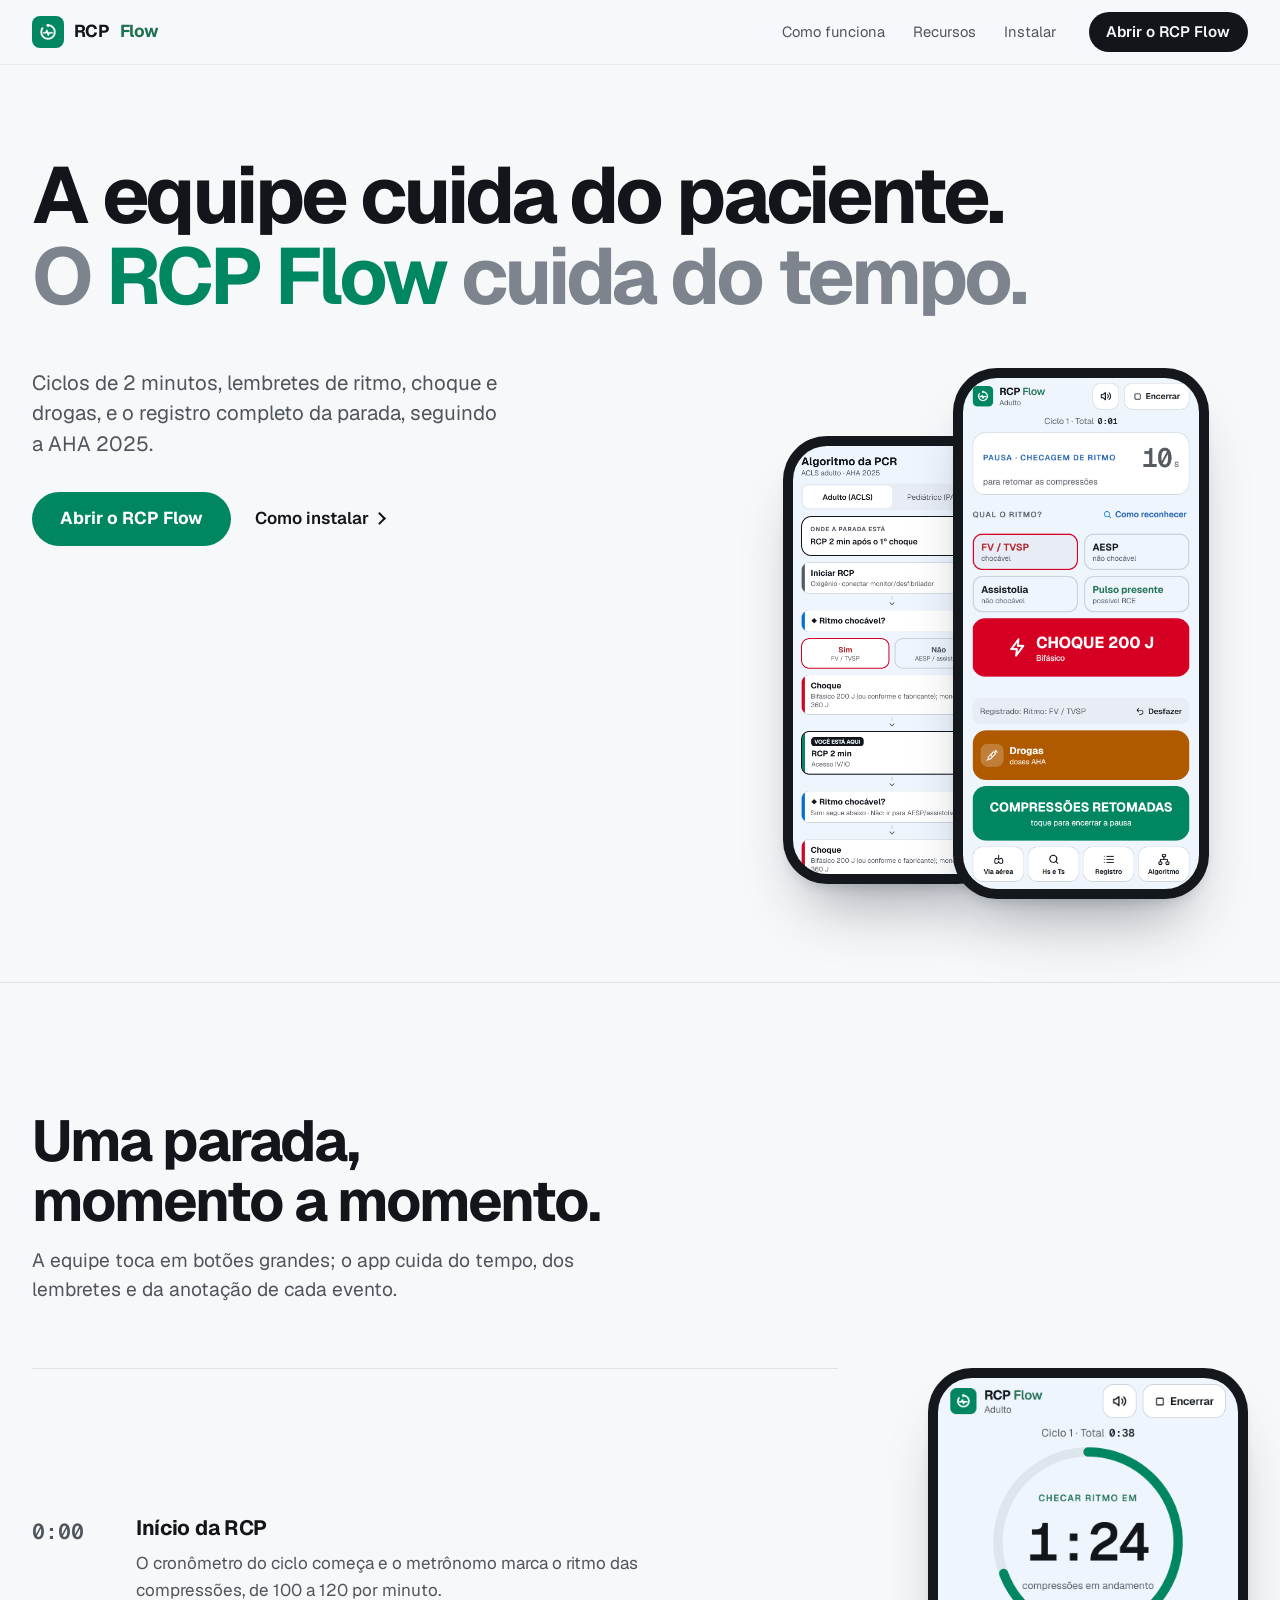
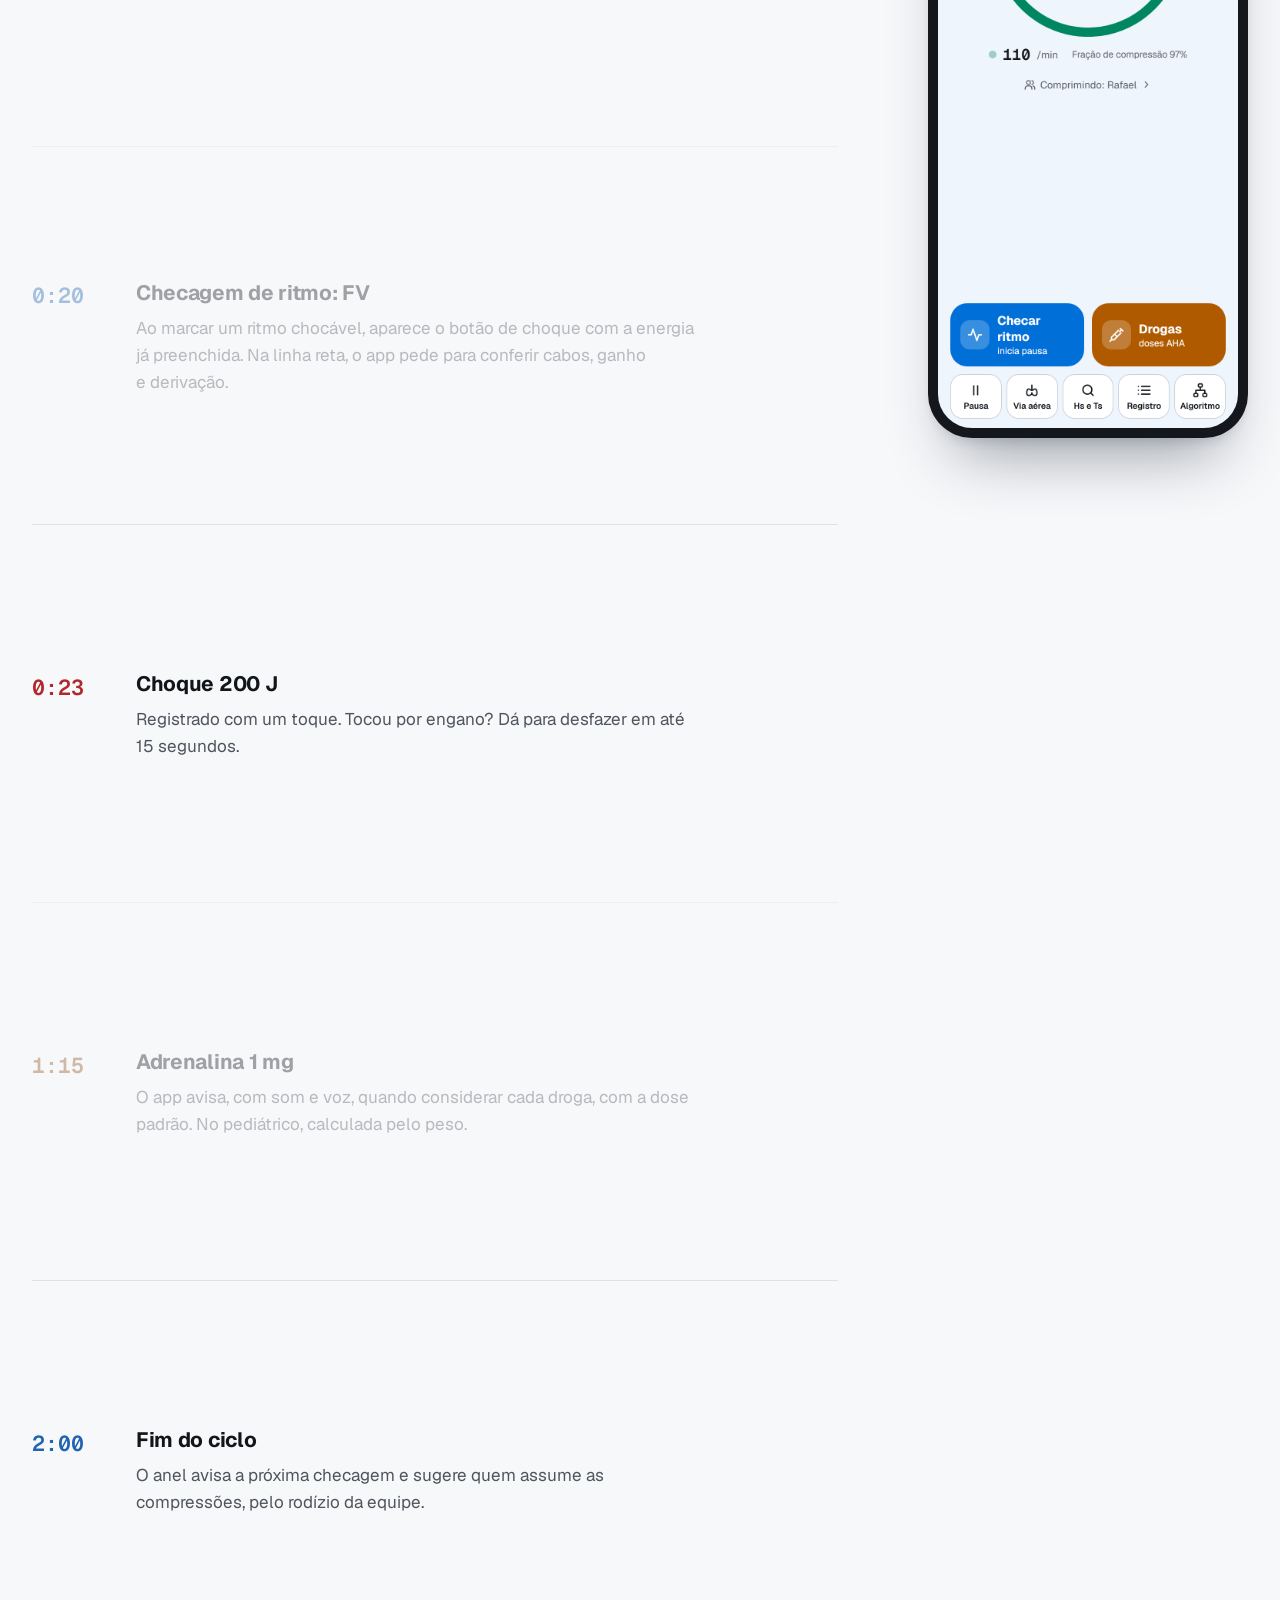
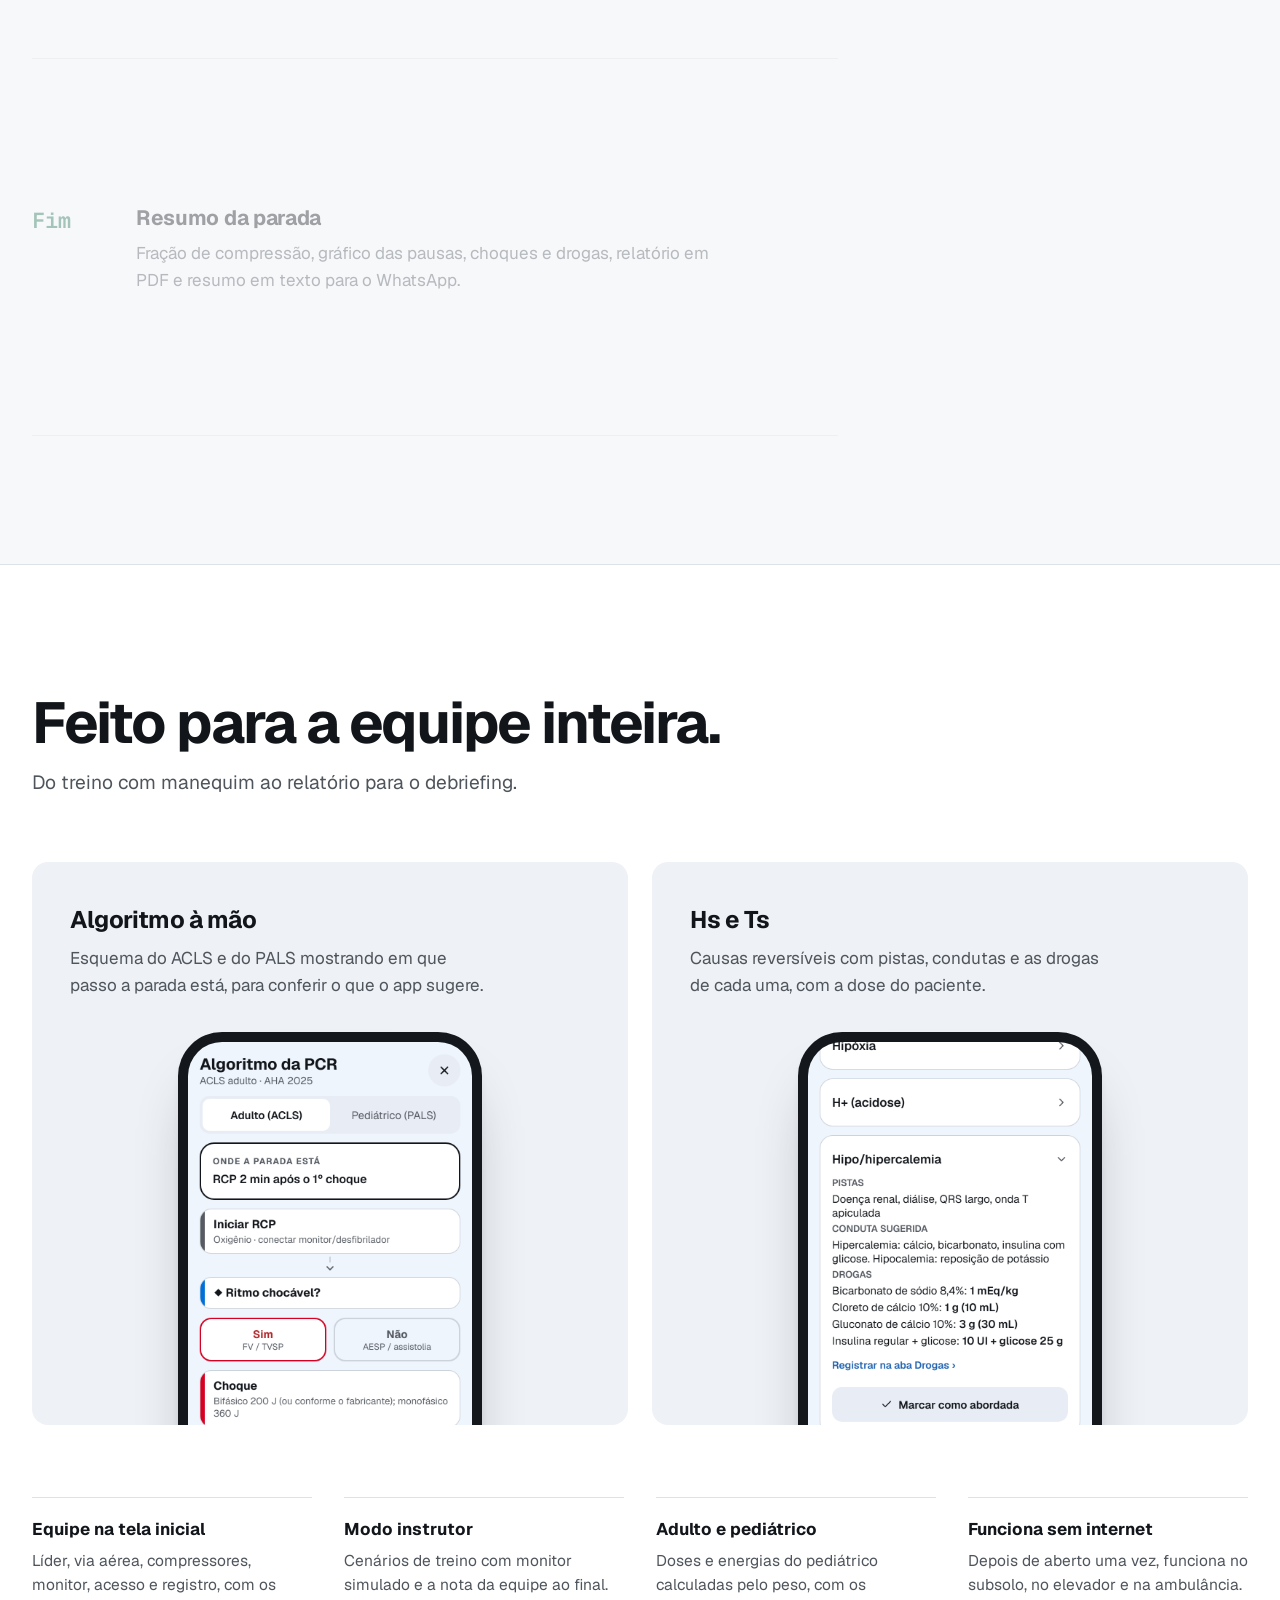
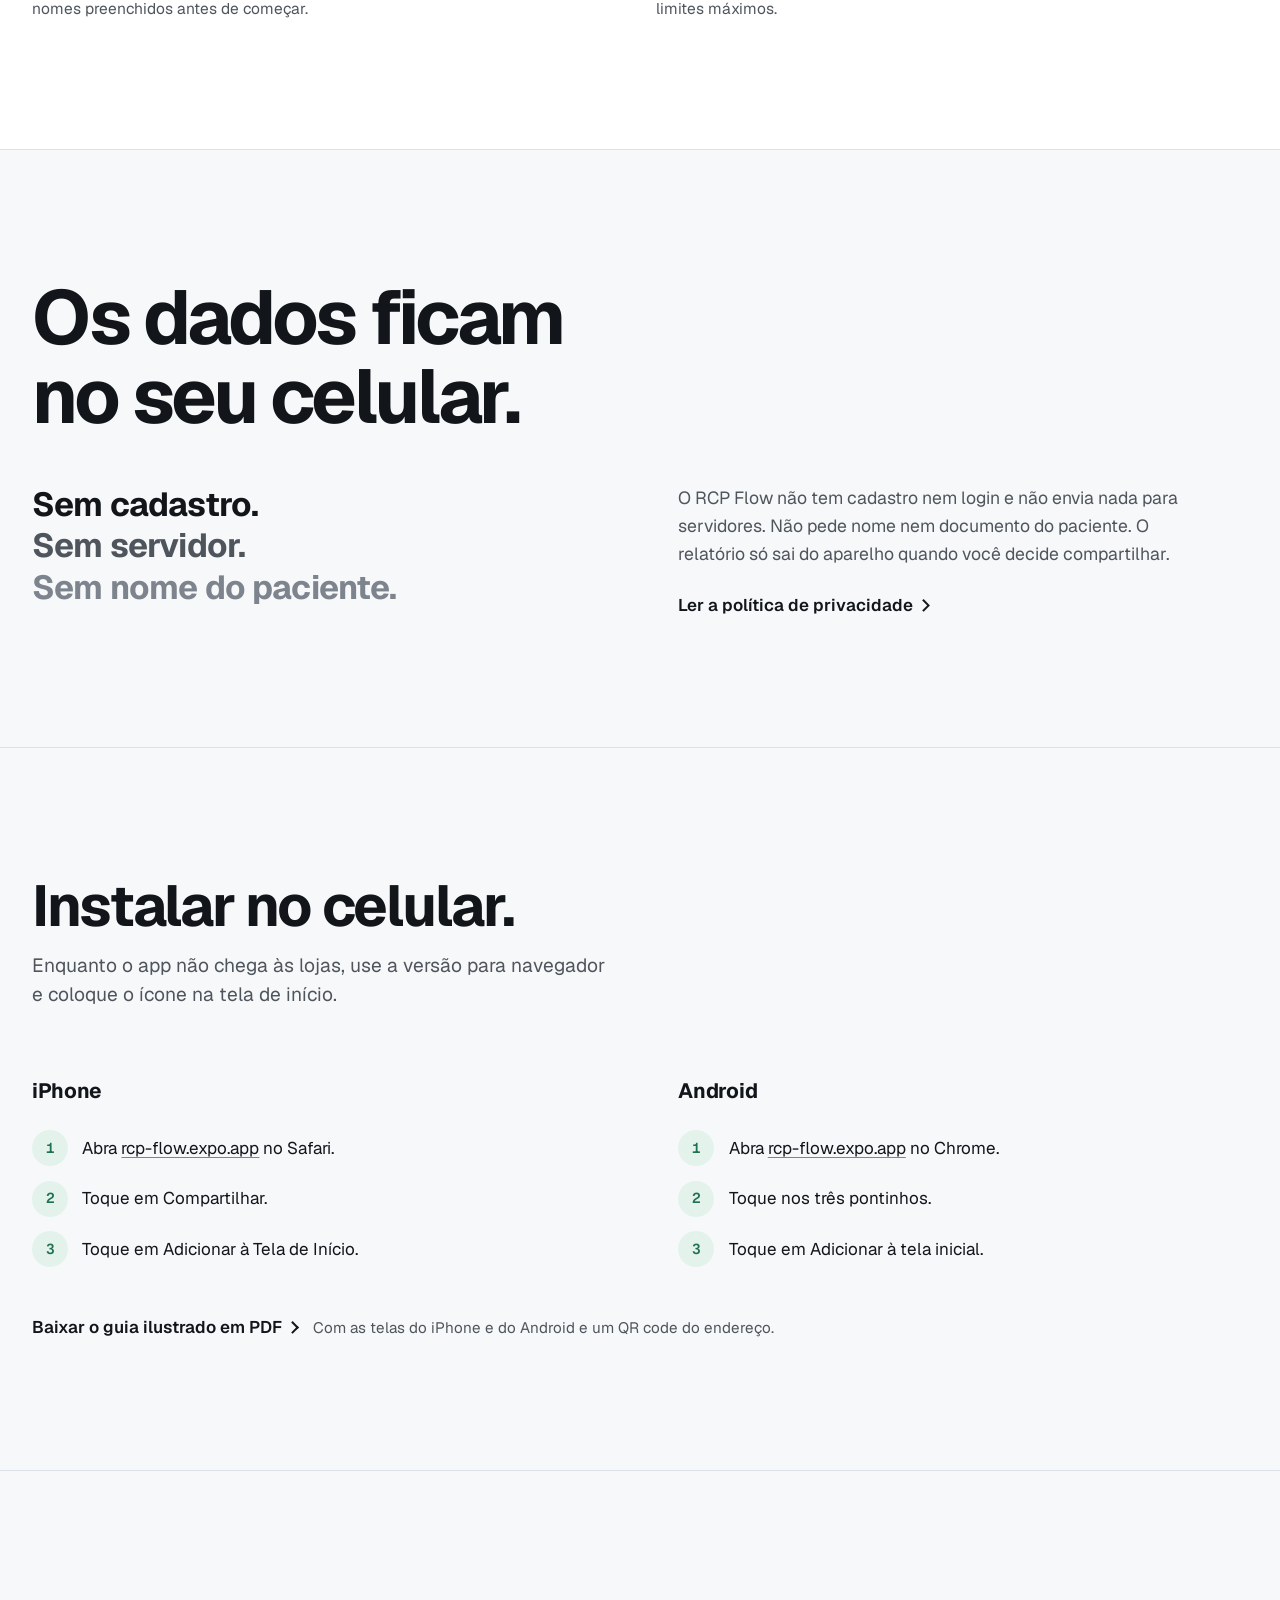
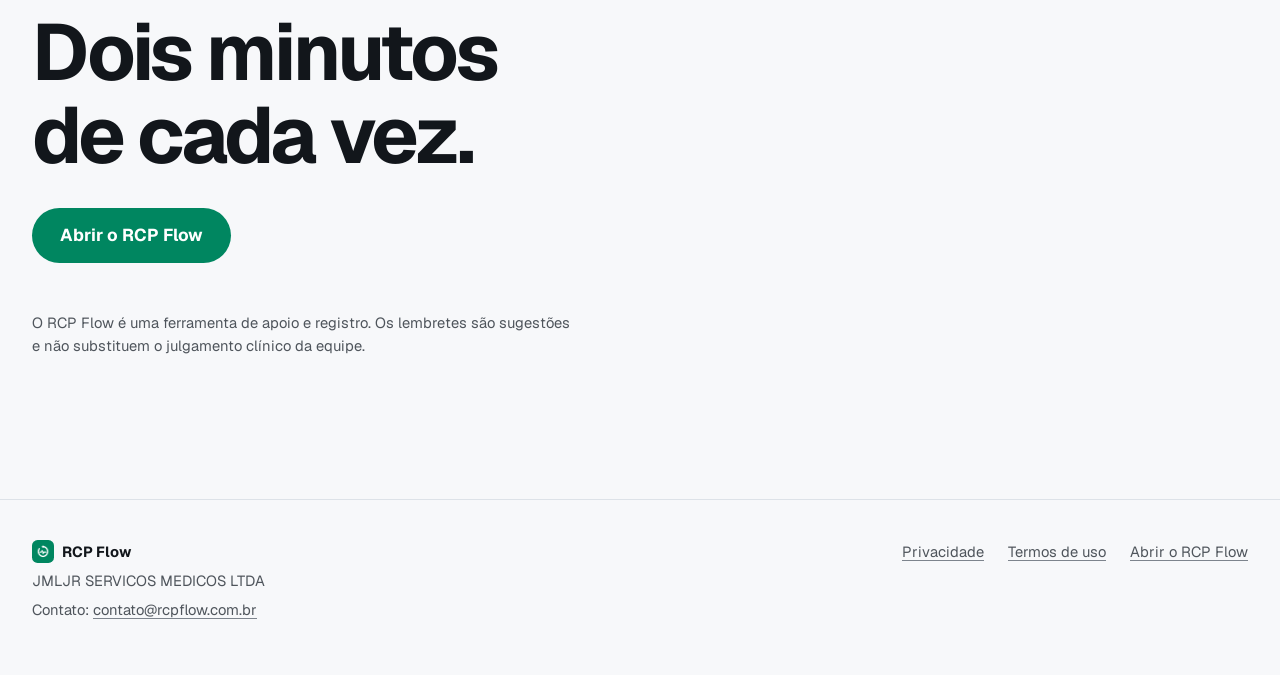
==== index.html @ 96bc9c46 "Site refeito na direção Manifesto Co-Authored-By: Claude Opus 5.5 <noreply@anthropic.com>" ====
<!doctype html>
<html lang="pt-BR">
<head>
<meta charset="utf-8">
<meta name="viewport" content="width=device-width, initial-scale=1">
<title>RCP Flow · apoio e registro durante a parada cardiorrespiratória</title>
<meta name="description" content="O RCP Flow acompanha a equipe durante a parada cardiorrespiratória: marca os ciclos de 2 minutos, lembra o que vem a seguir e registra tudo, seguindo a AHA 2025.">
<link rel="canonical" href="https://rcpflow.com.br/">
<meta property="og:type" content="website">
<meta property="og:url" content="https://rcpflow.com.br/">
<meta property="og:title" content="RCP Flow · a equipe cuida do paciente, o app cuida do tempo">
<meta property="og:description" content="Ciclos, lembretes e registro da parada cardiorrespiratória para a equipe, seguindo a AHA 2025.">
<meta property="og:image" content="https://rcpflow.com.br/img/og.png">
<meta property="og:image:width" content="1200">
<meta property="og:image:height" content="630">
<meta property="og:locale" content="pt_BR">
<meta name="twitter:card" content="summary_large_image">
<link rel="icon" href="img/favicon.png">
<link rel="apple-touch-icon" href="img/apple-touch-icon.png">
<meta name="theme-color" content="#f7f8fa" media="(prefers-color-scheme: light)">
<meta name="theme-color" content="#0a0c0e" media="(prefers-color-scheme: dark)">
<link rel="preload" href="fonts/Geist_700Bold.ttf" as="font" type="font/ttf" crossorigin>
<link rel="stylesheet" href="styles.css">
<script>document.documentElement.classList.add('js')</script>
</head>
<body>

<a class="skip" href="#conteudo">Pular para o conteúdo</a>

<header class="top">
  <div class="wrap">
    <a class="brand" href="./" translate="no"><img src="img/apple-touch-icon.png" alt="" width="32" height="32">RCP <span>Flow</span></a>
    <nav aria-label="Seções">
      <a href="#como-funciona">Como funciona</a>
      <a href="#recursos">Recursos</a>
      <a href="#instalar">Instalar</a>
    </nav>
    <a class="pill pill-ink" href="https://rcp-flow.expo.app">Abrir o RCP Flow</a>
  </div>
</header>

<main id="conteudo">
  <section class="hero" aria-labelledby="titulo">
    <div class="wrap">
      <h1 id="titulo">
        <span class="line"><span>A equipe cuida do paciente.</span></span>
        <span class="line second"><span>O <b translate="no">RCP Flow</b> cuida do tempo.</span></span>
      </h1>
      <div class="hero-body">
        <div class="hero-copy">
          <p>Ciclos de 2 minutos, lembretes de ritmo, choque e drogas, e o registro completo da parada, seguindo a AHA 2025.</p>
          <div class="actions">
            <a class="pill pill-green pill-lg" href="https://rcp-flow.expo.app">Abrir o RCP Flow</a>
            <a class="more" href="#instalar">Como instalar</a>
          </div>
        </div>
        <div class="hero-phones" aria-hidden="true">
          <div class="device device-back">
            <picture>
              <source srcset="img/algoritmo-dark.png" media="(prefers-color-scheme: dark)">
              <img src="img/algoritmo-light.png" width="780" height="1688" alt="" fetchpriority="high">
            </picture>
          </div>
          <div class="device device-front">
            <picture>
              <source srcset="img/checagem-dark.png" media="(prefers-color-scheme: dark)">
              <img src="img/checagem-light.png" width="780" height="1688" alt="" fetchpriority="high">
            </picture>
          </div>
        </div>
      </div>
    </div>
  </section>

  <section class="story" id="como-funciona" aria-labelledby="t-story">
    <div class="wrap">
      <h2 id="t-story">Uma parada, momento a momento.</h2>
      <p class="lead">A equipe toca em botões grandes; o app cuida do tempo, dos lembretes e da anotação de cada evento.</p>
      <div class="story-grid">
        <ol class="moments">
          <li data-shot="0"><time class="mono">0:00</time><h3>Início da RCP</h3><p>O cronômetro do ciclo começa e o metrônomo marca o ritmo das compressões, de 100 a 120 por minuto.</p></li>
          <li data-shot="1" class="rhythm"><time class="mono">0:20</time><h3>Checagem de ritmo: FV</h3><p>Ao marcar um ritmo chocável, aparece o botão de choque com a energia já preenchida. Na linha reta, o app pede para conferir cabos, ganho e derivação.</p></li>
          <li data-shot="1" class="shock"><time class="mono">0:23</time><h3>Choque 200 J</h3><p>Registrado com um toque. Tocou por engano? Dá para desfazer em até 15 segundos.</p></li>
          <li data-shot="2" class="drug"><time class="mono">1:15</time><h3>Adrenalina 1 mg</h3><p>O app avisa, com som e voz, quando considerar cada droga, com a dose padrão. No pediátrico, calculada pelo peso.</p></li>
          <li data-shot="0" class="rhythm"><time class="mono">2:00</time><h3>Fim do ciclo</h3><p>O anel avisa a próxima checagem e sugere quem assume as compressões, pelo rodízio da equipe.</p></li>
          <li data-shot="3" class="end"><time class="mono">Fim</time><h3>Resumo da parada</h3><p>Fração de compressão, gráfico das pausas, choques e drogas, relatório em PDF e resumo em texto para o WhatsApp.</p></li>
        </ol>
        <div class="story-device">
          <div class="device" id="shots">
            <picture class="shot is-on">
              <source srcset="img/parada-dark.png" media="(prefers-color-scheme: dark)">
              <img src="img/parada-light.png" width="780" height="1688" loading="lazy" alt="Tela da parada: anel do ciclo com 1:24 para checar o ritmo e metrônomo em 110 por minuto">
            </picture>
            <picture class="shot">
              <source srcset="img/checagem-dark.png" media="(prefers-color-scheme: dark)">
              <img src="img/checagem-light.png" width="780" height="1688" loading="lazy" alt="Checagem de ritmo com FV/TVSP marcada e o botão vermelho de choque 200 J">
            </picture>
            <picture class="shot">
              <source srcset="img/drogas-dark.png" media="(prefers-color-scheme: dark)">
              <img src="img/drogas-light.png" width="780" height="1688" loading="lazy" alt="Sugestão de adrenalina 1 mg com o botão Registrar">
            </picture>
            <picture class="shot">
              <source srcset="img/resumo-dark.png" media="(prefers-color-scheme: dark)">
              <img src="img/resumo-light.png" width="780" height="1688" loading="lazy" alt="Resumo da parada com fração de compressão, gráfico e equipe">
            </picture>
          </div>
        </div>
      </div>
    </div>
  </section>

  <section class="team" id="recursos" aria-labelledby="t-team">
    <div class="wrap">
      <h2 id="t-team">Feito para a equipe inteira.</h2>
      <p class="lead">Do treino com manequim ao relatório para o debriefing.</p>
      <div class="stages">
        <article class="stage">
          <h3>Algoritmo à mão</h3>
          <p>Esquema do ACLS e do PALS mostrando em que passo a parada está, para conferir o que o app sugere.</p>
          <div class="device device-peek">
            <picture>
              <source srcset="img/algoritmo-dark.png" media="(prefers-color-scheme: dark)">
              <img src="img/algoritmo-light.png" width="780" height="1688" loading="lazy" alt="Algoritmo da PCR com o passo atual destacado">
            </picture>
          </div>
        </article>
        <article class="stage">
          <h3>Hs e Ts</h3>
          <p>Causas reversíveis com pistas, condutas e as drogas de cada uma, com a dose do paciente.</p>
          <div class="device device-peek">
            <picture>
              <source srcset="img/hs-ts-dark.png" media="(prefers-color-scheme: dark)">
              <img src="img/hs-ts-light.png" width="780" height="1688" loading="lazy" alt="Hipercalemia aberta: pistas, conduta sugerida e drogas com doses">
            </picture>
          </div>
        </article>
      </div>
      <dl class="also">
        <div><dt>Equipe na tela inicial</dt><dd>Líder, via aérea, compressores, monitor, acesso e registro, com os nomes preenchidos antes de começar.</dd></div>
        <div><dt>Modo instrutor</dt><dd>Cenários de treino com monitor simulado e a nota da equipe ao final.</dd></div>
        <div><dt>Adulto e pediátrico</dt><dd>Doses e energias do pediátrico calculadas pelo peso, com os limites máximos.</dd></div>
        <div><dt>Funciona sem internet</dt><dd>Depois de aberto uma vez, funciona no subsolo, no elevador e na ambulância.</dd></div>
      </dl>
    </div>
  </section>

  <section class="privacy" aria-labelledby="t-privacy">
    <div class="wrap">
      <h2 id="t-privacy">Os dados ficam no seu celular.</h2>
      <div class="privacy-body">
        <ul class="nots">
          <li>Sem cadastro.</li>
          <li>Sem servidor.</li>
          <li>Sem nome do paciente.</li>
        </ul>
        <div>
          <p>O RCP Flow não tem cadastro nem login e não envia nada para servidores. Não pede nome nem documento do paciente. O relatório só sai do aparelho quando você decide compartilhar.</p>
          <a class="more" href="privacidade.html">Ler a política de privacidade</a>
        </div>
      </div>
    </div>
  </section>

  <section class="install" id="instalar" aria-labelledby="t-install">
    <div class="wrap">
      <h2 id="t-install">Instalar no celular.</h2>
      <p class="lead">Enquanto o app não chega às lojas, use a versão para navegador e coloque o ícone na tela de início.</p>
      <div class="platforms">
        <div>
          <h3>iPhone</h3>
          <ol class="steps">
            <li><span>Abra <a href="https://rcp-flow.expo.app">rcp-flow.expo.app</a> no Safari.</span></li>
            <li><span>Toque em Compartilhar.</span></li>
            <li><span>Toque em Adicionar à Tela de Início.</span></li>
          </ol>
        </div>
        <div>
          <h3>Android</h3>
          <ol class="steps">
            <li><span>Abra <a href="https://rcp-flow.expo.app">rcp-flow.expo.app</a> no Chrome.</span></li>
            <li><span>Toque nos três pontinhos.</span></li>
            <li><span>Toque em Adicionar à tela inicial.</span></li>
          </ol>
        </div>
      </div>
      <p class="guide"><a class="more" href="rcp-flow-como-instalar.pdf">Baixar o guia ilustrado em PDF</a><span>Com as telas do iPhone e do Android e um QR code do endereço.</span></p>
    </div>
  </section>

  <section class="close" aria-labelledby="t-close">
    <div class="wrap">
      <h2 id="t-close">Dois minutos de cada vez.</h2>
      <a class="pill pill-green pill-lg" href="https://rcp-flow.expo.app">Abrir o RCP Flow</a>
      <p class="disclaimer">O RCP Flow é uma ferramenta de apoio e registro. Os lembretes são sugestões e não substituem o julgamento clínico da equipe.</p>
    </div>
  </section>
</main>

<footer>
  <div class="wrap">
    <div>
      <p class="foot-brand" translate="no"><img src="img/apple-touch-icon.png" alt="" width="22" height="22"><strong>RCP Flow</strong></p>
      <p>JMLJR SERVICOS MEDICOS LTDA</p>
      <p>Contato: <a href="mailto:contato@rcpflow.com.br">contato@rcpflow.com.br</a></p>
    </div>
    <nav aria-label="Rodapé">
      <a href="privacidade.html">Privacidade</a>
      <a href="termos.html">Termos de uso</a>
      <a href="https://rcp-flow.expo.app">Abrir o RCP Flow</a>
    </nav>
  </div>
</footer>

<script>
  // O celular fixo troca de tela conforme cada momento da parada chega ao centro da tela.
  (function () {
    var items = document.querySelectorAll('.moments li');
    var shots = document.querySelectorAll('#shots .shot');
    if (!('IntersectionObserver' in window) || !items.length) return;
    function activate(li) {
      items.forEach(function (x) { x.classList.toggle('is-on', x === li); });
      var n = Number(li.getAttribute('data-shot'));
      shots.forEach(function (s, i) { s.classList.toggle('is-on', i === n); });
    }
    activate(items[0]);
    var io = new IntersectionObserver(function (entries) {
      entries.forEach(function (e) { if (e.isIntersecting) activate(e.target); });
    }, { rootMargin: '-45% 0px -50% 0px' });
    items.forEach(function (li) { io.observe(li); });
  })();
</script>
</body>
</html>
---- styles.css ----
/* Site do RCP Flow: mesmas cores e fontes do app (src/theme/index.ts).
   Fundo clínico claro (escuro no tema escuro), tinta quase preta, um cinza frio como segunda voz e o verde
   só na marca e na ação principal. Vermelho, laranja e azul aparecem só nas telas do app e nos horários da
   linha do tempo. Cantos: ações em pílula, painéis 16px, celular 44px. */
@font-face { font-family: Geist; font-weight: 400; font-display: swap; src: url(fonts/Geist_400Regular.ttf) format('truetype'); }
@font-face { font-family: Geist; font-weight: 600; font-display: swap; src: url(fonts/Geist_600SemiBold.ttf) format('truetype'); }
@font-face { font-family: Geist; font-weight: 700; font-display: swap; src: url(fonts/Geist_700Bold.ttf) format('truetype'); }
@font-face { font-family: 'Geist Mono'; font-weight: 600; font-display: swap; src: url(fonts/GeistMono_600SemiBold.ttf) format('truetype'); }

:root {
  color-scheme: light;
  --bg: #f7f8fa;
  --panel: #ffffff;
  --panel-2: #eef1f5;
  --line: #dde2e8;
  --ink: #12161b;
  --ink-2: #4f555c;
  --ink-3: #7d848d;
  --green: #008660;
  --green-ink: #ffffff;
  --green-text: #1f7151;
  --green-soft: #e3f3ec;
  --red-text: #b0282c;
  --orange-text: #90511f;
  --blue-text: #2063b0;
  --frame: #14181c;
  --shadow-device: 0 2.5rem 4rem -1.75rem rgb(22 34 48 / 0.45), 0 0.5rem 1rem -0.5rem rgb(22 34 48 / 0.2);
  --ease: cubic-bezier(0.16, 1, 0.3, 1);
  --measure: 36rem;
}
@media (prefers-color-scheme: dark) {
  :root {
    color-scheme: dark;
    --bg: #0a0c0e;
    --panel: #121519;
    --panel-2: #171a1f;
    --line: #262a30;
    --ink: #eef2f8;
    --ink-2: #a7abb1;
    --ink-3: #80868f;
    --green: #51d2a2;
    --green-ink: #07130e;
    --green-text: #66dfaf;
    --green-soft: #10231c;
    --red-text: #f1b2ac;
    --orange-text: #f1b58d;
    --blue-text: #a7c7f1;
    --frame: #2a2f35;
    --shadow-device: 0 2.5rem 4rem -1.75rem rgb(0 0 0 / 0.8), 0 0.5rem 1rem -0.5rem rgb(0 0 0 / 0.5);
  }
}

* { box-sizing: border-box; }
html { -webkit-text-size-adjust: 100%; scroll-padding-top: 5rem; -webkit-tap-highlight-color: transparent; scrollbar-color: var(--ink-3) var(--bg); accent-color: var(--green); }
@media (prefers-reduced-motion: no-preference) { html { scroll-behavior: smooth; } }
body {
  margin: 0;
  background: var(--bg);
  color: var(--ink);
  font: 400 1.0625rem/1.6 Geist, -apple-system, 'Segoe UI', Roboto, Arial, sans-serif;
  -webkit-font-smoothing: antialiased;
  caret-color: var(--green);
}
::selection { background: var(--green-soft); color: var(--ink); }
img { max-width: 100%; height: auto; display: block; }
a { color: var(--ink); text-decoration-color: var(--ink-3); text-underline-offset: 0.2em; text-decoration-thickness: 1px; }
a:hover { text-decoration-color: currentColor; }
a, button { touch-action: manipulation; }
a:focus-visible { outline: 2px solid var(--green); outline-offset: 3px; border-radius: 8px; }
.mono { font-family: 'Geist Mono', ui-monospace, monospace; font-weight: 600; font-variant-numeric: tabular-nums; }
h1, h2, h3 { text-wrap: balance; }
p, dd, li { text-wrap: pretty; }

.wrap { width: min(76rem, 100% - 3rem); margin-inline: auto; }
.skip { position: absolute; left: 1rem; top: -4rem; z-index: 20; background: var(--panel); color: var(--ink); padding: 0.6rem 1rem; border-radius: 999px; }
.skip:focus { top: 1rem; }

/* Ações */
.pill {
  display: inline-flex; align-items: center; justify-content: center;
  min-height: 2.5rem; padding: 0 1.1rem; border-radius: 999px;
  font-weight: 600; font-size: 0.95rem; text-decoration: none; white-space: nowrap;
  transition: transform 0.2s var(--ease), background-color 0.2s ease, box-shadow 0.2s ease;
}
.pill:active { transform: scale(0.97); }
.pill-ink { background: var(--ink); color: var(--bg); }
.pill-ink:hover { background: color-mix(in srgb, var(--ink) 86%, var(--bg)); }
.pill-green { background: var(--green); color: var(--green-ink); }
.pill-green:hover { background: color-mix(in srgb, var(--green) 88%, var(--ink)); box-shadow: 0 0.6rem 1.4rem -0.6rem color-mix(in srgb, var(--green) 70%, transparent); }
.pill-lg { min-height: 3.4rem; padding: 0 1.75rem; font-size: 1.08rem; font-weight: 700; }
.more { font-weight: 600; text-decoration: none; color: var(--ink); display: inline-flex; align-items: center; gap: 0.35rem; }
.more::after { content: ''; width: 0.45rem; height: 0.45rem; border-right: 2px solid currentColor; border-top: 2px solid currentColor; transform: rotate(45deg); transition: transform 0.2s var(--ease); }
.more:hover::after { transform: translateX(3px) rotate(45deg); }

/* Cabeçalho */
.top {
  position: sticky; top: 0; z-index: 10;
  background: color-mix(in srgb, var(--bg) 82%, transparent);
  -webkit-backdrop-filter: saturate(180%) blur(16px);
  backdrop-filter: saturate(180%) blur(16px);
  border-bottom: 1px solid color-mix(in srgb, var(--line) 60%, transparent);
}
.top .wrap { display: flex; align-items: center; gap: 2rem; min-height: 4rem; }
.brand { display: flex; align-items: center; gap: 0.6rem; color: var(--ink); text-decoration: none; font-weight: 700; font-size: 1.08rem; letter-spacing: -0.01em; margin-right: auto; }
.brand img { width: 2rem; height: 2rem; border-radius: 0.5rem; }
.brand span { color: var(--green-text); }
.top nav { display: flex; gap: 1.75rem; font-size: 0.92rem; }
.top nav a { color: var(--ink-2); text-decoration: none; }
.top nav a:hover { color: var(--ink); }

/* Celular: a moldura é a mesma em todo o site */
.device { position: relative; background: var(--frame); border-radius: 44px; padding: 10px; box-shadow: var(--shadow-device); }
.device img { border-radius: 34px; width: 100%; }

/* Abertura: o manifesto */
.hero { padding-top: clamp(3rem, 7vw, 6rem); overflow: clip; }
.hero h1 { margin: 0; font-size: clamp(2.6rem, 6.2vw, 6rem); line-height: 1.02; letter-spacing: -0.04em; font-weight: 700; }
.hero .line { display: block; }
.hero .second { color: var(--ink-3); }
.hero .second b { color: var(--green); font-weight: 700; }
.hero-body { display: grid; grid-template-columns: minmax(0, 0.9fr) minmax(0, 1.1fr); gap: 2rem; align-items: start; margin-top: clamp(2rem, 4vw, 3.25rem); }
.hero-copy p { margin: 0 0 2rem; font-size: clamp(1.1rem, 1.6vw, 1.3rem); line-height: 1.5; color: var(--ink-2); max-width: 30rem; }
.actions { display: flex; flex-wrap: wrap; align-items: center; gap: 1.5rem; }
.hero-phones { position: relative; height: clamp(24rem, 38vw, 33rem); }
.hero-phones .device { position: absolute; width: clamp(12rem, 20vw, 17.5rem); }
.device-front { right: 6%; top: 0; z-index: 2; }
.device-back { right: 38%; top: 14%; width: clamp(10.5rem, 17vw, 15rem) !important; }

@media (prefers-reduced-motion: no-preference) {
  .js .hero .line > span { display: inline-block; animation: lift 0.9s var(--ease) both; }
  .js .hero .second > span { animation-delay: 0.08s; }
  .js .hero-copy { animation: fade 0.9s var(--ease) 0.2s both; }
  .js .device-front { animation: rise 1.1s var(--ease) 0.15s both; }
  .js .device-back { animation: rise 1.1s var(--ease) 0.28s both; }
}
@keyframes lift { from { opacity: 0; transform: translateY(0.35em); filter: blur(6px); } to { opacity: 1; transform: none; filter: none; } }
@keyframes fade { from { opacity: 0; } to { opacity: 1; } }
@keyframes rise { from { opacity: 0; transform: translateY(3rem) scale(0.97); } to { opacity: 1; transform: none; } }

/* Seções */
section { padding-block: clamp(4.5rem, 10vw, 8rem); }
section h2 { margin: 0 0 1rem; font-size: clamp(2.1rem, 4.6vw, 3.6rem); line-height: 1.04; letter-spacing: -0.035em; font-weight: 700; max-width: 18ch; }
section .lead { margin: 0 0 clamp(2.5rem, 5vw, 4rem); color: var(--ink-2); max-width: var(--measure); font-size: clamp(1.08rem, 1.5vw, 1.25rem); line-height: 1.5; }
.hero + section { border-top: 1px solid var(--line); }

/* Uma parada, momento a momento: o celular fixo troca de tela */
.story-grid { display: grid; grid-template-columns: minmax(0, 1fr) minmax(0, 20rem); gap: clamp(2rem, 7vw, 7rem); }
.moments { list-style: none; margin: 0; padding: 0; }
.moments li { display: grid; grid-template-columns: 5rem minmax(0, 1fr); column-gap: 1.5rem; padding-block: 1.6rem; border-top: 1px solid var(--line); }
.moments li:last-child { border-bottom: 1px solid var(--line); }
.moments time { grid-row: span 2; font-size: 1.35rem; color: var(--ink-2); padding-top: 0.15rem; }
.moments h3 { margin: 0 0 0.35rem; font-size: 1.3rem; letter-spacing: -0.015em; }
.moments p { margin: 0; color: var(--ink-2); max-width: var(--measure); }
.moments .rhythm time { color: var(--blue-text); }
.moments .shock time { color: var(--red-text); }
.moments .drug time { color: var(--orange-text); }
.moments .end time { color: var(--green-text); }
.js .moments li { transition: opacity 0.5s var(--ease); }
.js .moments li:not(.is-on) { opacity: 0.38; }
@media (min-width: 50rem) {
  .js .moments li { min-height: 42vh; align-content: center; }
}
.story-device { position: relative; }
.story-device .device { position: sticky; top: calc(50vh - 16rem); }
.shot { display: block; transition: opacity 0.6s var(--ease), transform 0.6s var(--ease); }
.js .shot { position: absolute; inset: 10px; opacity: 0; transform: scale(0.985); }
.js .shot:first-child { position: relative; inset: auto; }
.js .shot.is-on { opacity: 1; transform: none; }
.shot img { width: 100%; }

/* Para a equipe inteira */
.team { background: var(--panel); border-block: 1px solid var(--line); }
.stages { display: grid; grid-template-columns: repeat(2, minmax(0, 1fr)); gap: 1.5rem; }
.stage { background: var(--panel-2); border-radius: 16px; padding: clamp(1.75rem, 3vw, 2.5rem) clamp(1.75rem, 3vw, 2.5rem) 0; height: clamp(30rem, 44vw, 36rem); overflow: hidden; display: flex; flex-direction: column; }
.stage h3 { margin: 0 0 0.4rem; font-size: 1.5rem; letter-spacing: -0.02em; }
.stage p { margin: 0; color: var(--ink-2); max-width: 26rem; }
.device-peek { width: min(19rem, 72%); margin: 2rem auto 0; flex: none; }
.stage:hover .device-peek { transform: translateY(-6px); }
.device-peek { transition: transform 0.5s var(--ease); }
.also { display: grid; grid-template-columns: repeat(4, minmax(0, 1fr)); gap: 2rem; margin: clamp(3rem, 6vw, 4.5rem) 0 0; }
.also div { border-top: 1px solid var(--line); padding-top: 1.1rem; }
.also dt { font-weight: 700; margin-bottom: 0.35rem; }
.also dd { margin: 0; color: var(--ink-2); font-size: 0.97rem; line-height: 1.55; }

/* Privacidade */
.privacy h2 { max-width: 14ch; font-size: clamp(2.4rem, 6vw, 4.75rem); letter-spacing: -0.04em; }
.privacy-body { display: grid; grid-template-columns: minmax(0, 1fr) minmax(0, 1fr); gap: clamp(2rem, 6vw, 6rem); margin-top: clamp(2rem, 4vw, 3rem); align-items: start; }
.nots { list-style: none; margin: 0; padding: 0; font-size: clamp(1.5rem, 2.6vw, 2.1rem); font-weight: 700; letter-spacing: -0.025em; line-height: 1.25; }
.nots li { color: var(--ink-3); }
.nots li:first-child { color: var(--ink); }
.nots li:nth-child(2) { color: var(--ink-2); }
.privacy-body p { margin: 0 0 1.5rem; color: var(--ink-2); font-size: 1.1rem; max-width: 32rem; }

/* Instalar */
.install { border-top: 1px solid var(--line); }
.platforms { display: grid; grid-template-columns: repeat(2, minmax(0, 1fr)); gap: 2rem clamp(2rem, 6vw, 6rem); }
.platforms h3 { margin: 0 0 1rem; font-size: 1.3rem; letter-spacing: -0.015em; }
.steps { list-style: none; margin: 0; padding: 0; counter-reset: passo; }
.steps li { counter-increment: passo; display: grid; grid-template-columns: 2.25rem minmax(0, 1fr); gap: 0.9rem; align-items: center; padding-block: 0.45rem; }
.steps li::before {
  content: counter(passo);
  font-family: 'Geist Mono', ui-monospace, monospace; font-weight: 600; font-size: 0.9rem;
  display: grid; place-items: center; width: 2.25rem; height: 2.25rem; border-radius: 50%;
  background: var(--green-soft); color: var(--green-text);
}
.guide { margin: 2.5rem 0 0; display: flex; flex-wrap: wrap; align-items: baseline; gap: 0.4rem 1rem; color: var(--ink-2); }
.guide span { font-size: 0.95rem; }

/* Fecho */
.close { padding-block: clamp(5rem, 11vw, 9rem); border-top: 1px solid var(--line); }
.close h2 { font-size: clamp(2.6rem, 6.2vw, 6rem); letter-spacing: -0.04em; max-width: 12ch; margin-bottom: 2rem; }
.disclaimer { margin: 3rem 0 0; color: var(--ink-2); font-size: 0.92rem; max-width: 34rem; }

/* Rodapé */
footer { padding-block: 2.5rem 3rem; border-top: 1px solid var(--line); color: var(--ink-2); font-size: 0.92rem; }
footer .wrap { display: grid; grid-template-columns: minmax(0, 1fr) auto; gap: 1.5rem; align-items: start; }
footer nav { display: flex; flex-wrap: wrap; gap: 1.5rem; }
footer a { color: var(--ink-2); }
footer p { margin: 0 0 0.35rem; }
.foot-brand { display: flex; align-items: center; gap: 0.5rem; color: var(--ink); }
.foot-brand img { width: 1.4rem; height: 1.4rem; border-radius: 0.35rem; }

/* Páginas de texto (privacidade, termos) */
.doc { padding-block: 2rem 4rem; }
.doc .wrap { max-width: 44rem; }
.doc h1 { font-size: clamp(2rem, 5vw, 2.9rem); letter-spacing: -0.035em; line-height: 1.08; margin: 1.5rem 0 0.5rem; }
.doc .updated { color: var(--ink-2); margin: 0 0 2.5rem; }
.doc h2 { font-size: 1.3rem; margin: 2.25rem 0 0.5rem; letter-spacing: -0.015em; }
.doc p, .doc li { color: var(--ink); max-width: var(--measure); }
.doc li + li { margin-top: 0.35rem; }
.doc a { color: var(--green-text); }

/* Tablet */
@media (max-width: 62rem) {
  .also { grid-template-columns: repeat(2, minmax(0, 1fr)); }
  .story-grid { grid-template-columns: minmax(0, 1fr) minmax(0, 15rem); gap: 2.5rem; }
}

/* Celular */
@media (max-width: 48rem) {
  .wrap { width: min(76rem, 100% - 2.5rem); }
  .top nav { display: none; }
  .top .wrap { gap: 1rem; }
  .hero-body { grid-template-columns: minmax(0, 1fr); gap: 2.5rem; }
  .hero-phones { height: 25rem; }
  .hero-phones .device { width: 13rem; }
  .device-front { right: 4%; }
  .device-back { right: auto; left: 2%; top: 3.5rem; width: 11.5rem !important; }
  .device { border-radius: 34px; padding: 7px; }
  .device img { border-radius: 27px; }
  .story-grid { grid-template-columns: minmax(0, 1fr) 7.5rem; gap: 1rem; }
  .moments li { grid-template-columns: minmax(0, 1fr); padding-block: 1.25rem; }
  .moments time { grid-row: auto; font-size: 1.1rem; margin-bottom: 0.2rem; }
  .moments h3 { font-size: 1.12rem; }
  .moments p { font-size: 0.97rem; }
  .js .moments li { min-height: 46vh; align-content: center; }
  .story-device .device { top: calc(50vh - 8rem); border-radius: 22px; padding: 5px; }
  .story-device .device img { border-radius: 18px; }
  .js .shot { inset: 5px; }
  .stages { grid-template-columns: minmax(0, 1fr); }
  .stage { height: 30rem; }
  .also, .privacy-body, .platforms, footer .wrap { grid-template-columns: minmax(0, 1fr); }
}
@media (max-width: 26rem) {
  .brand { font-size: 1rem; }
  .pill { padding: 0 0.9rem; }
}
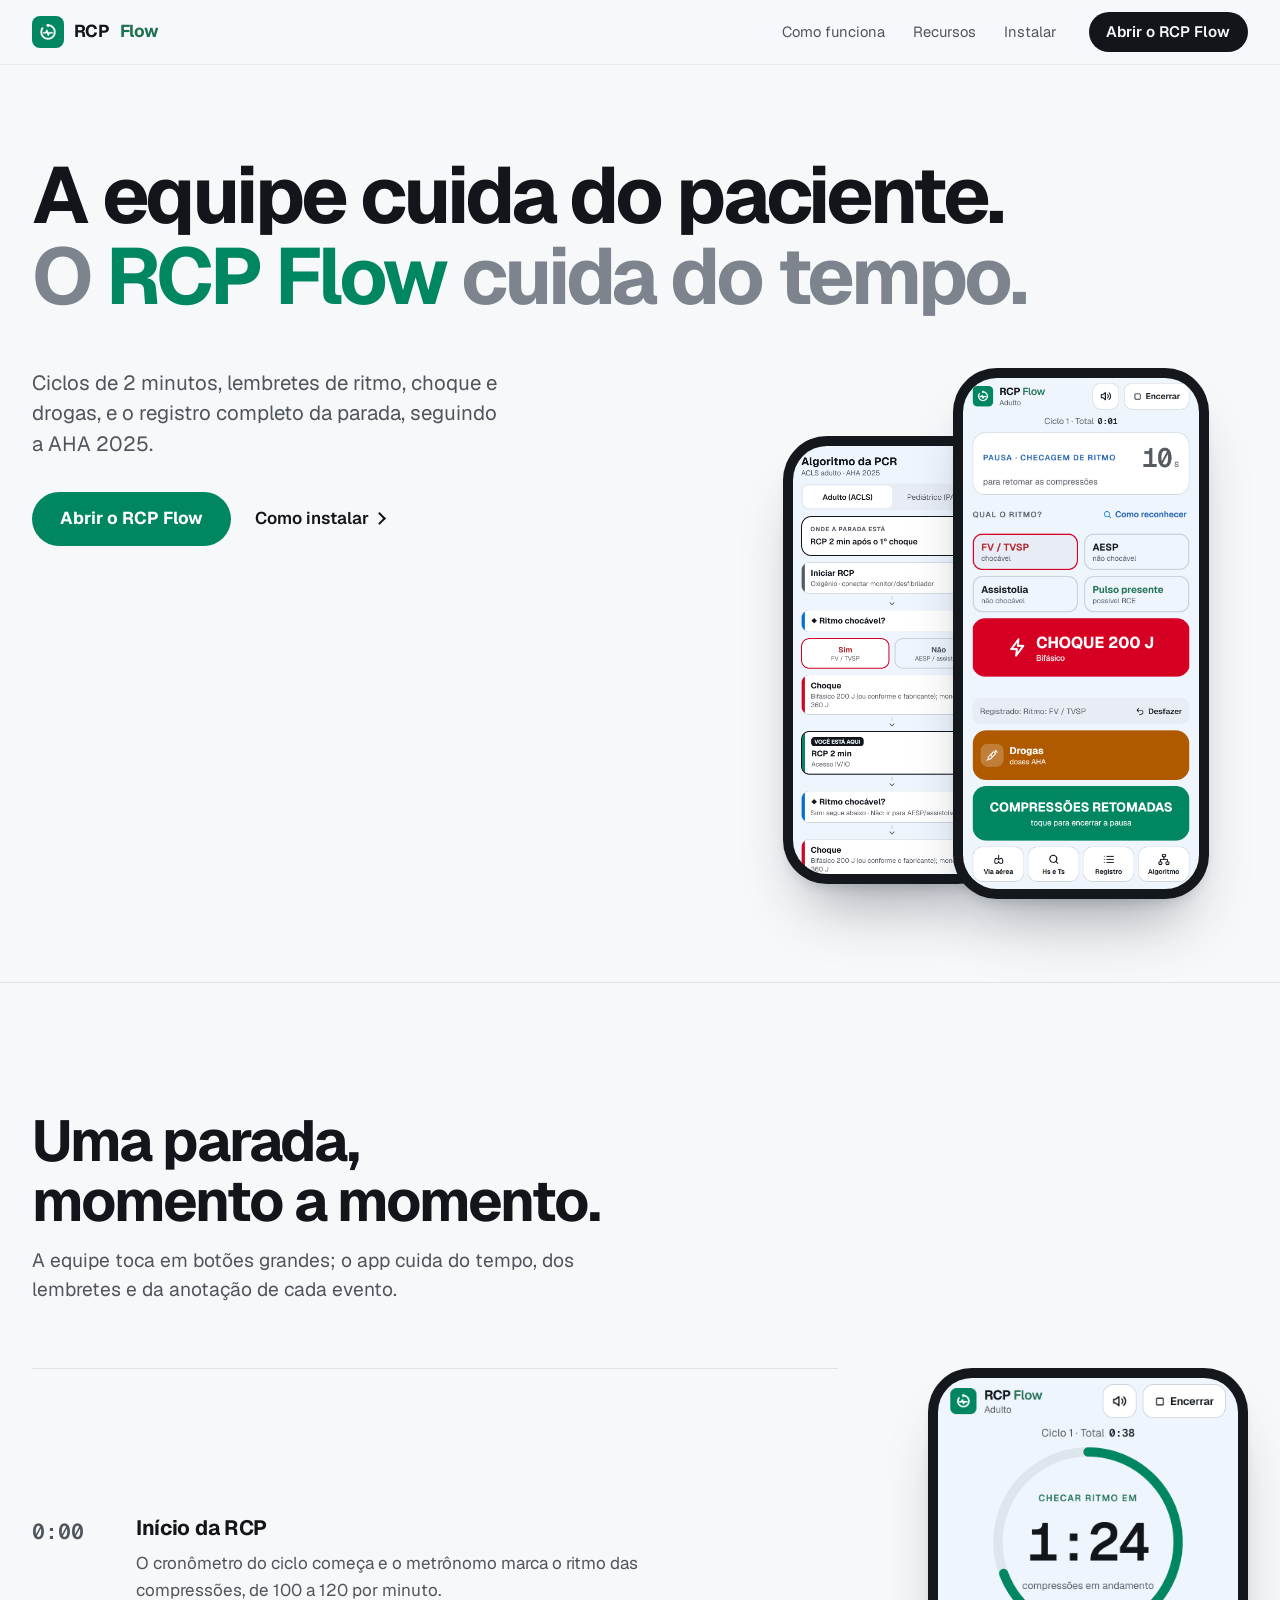
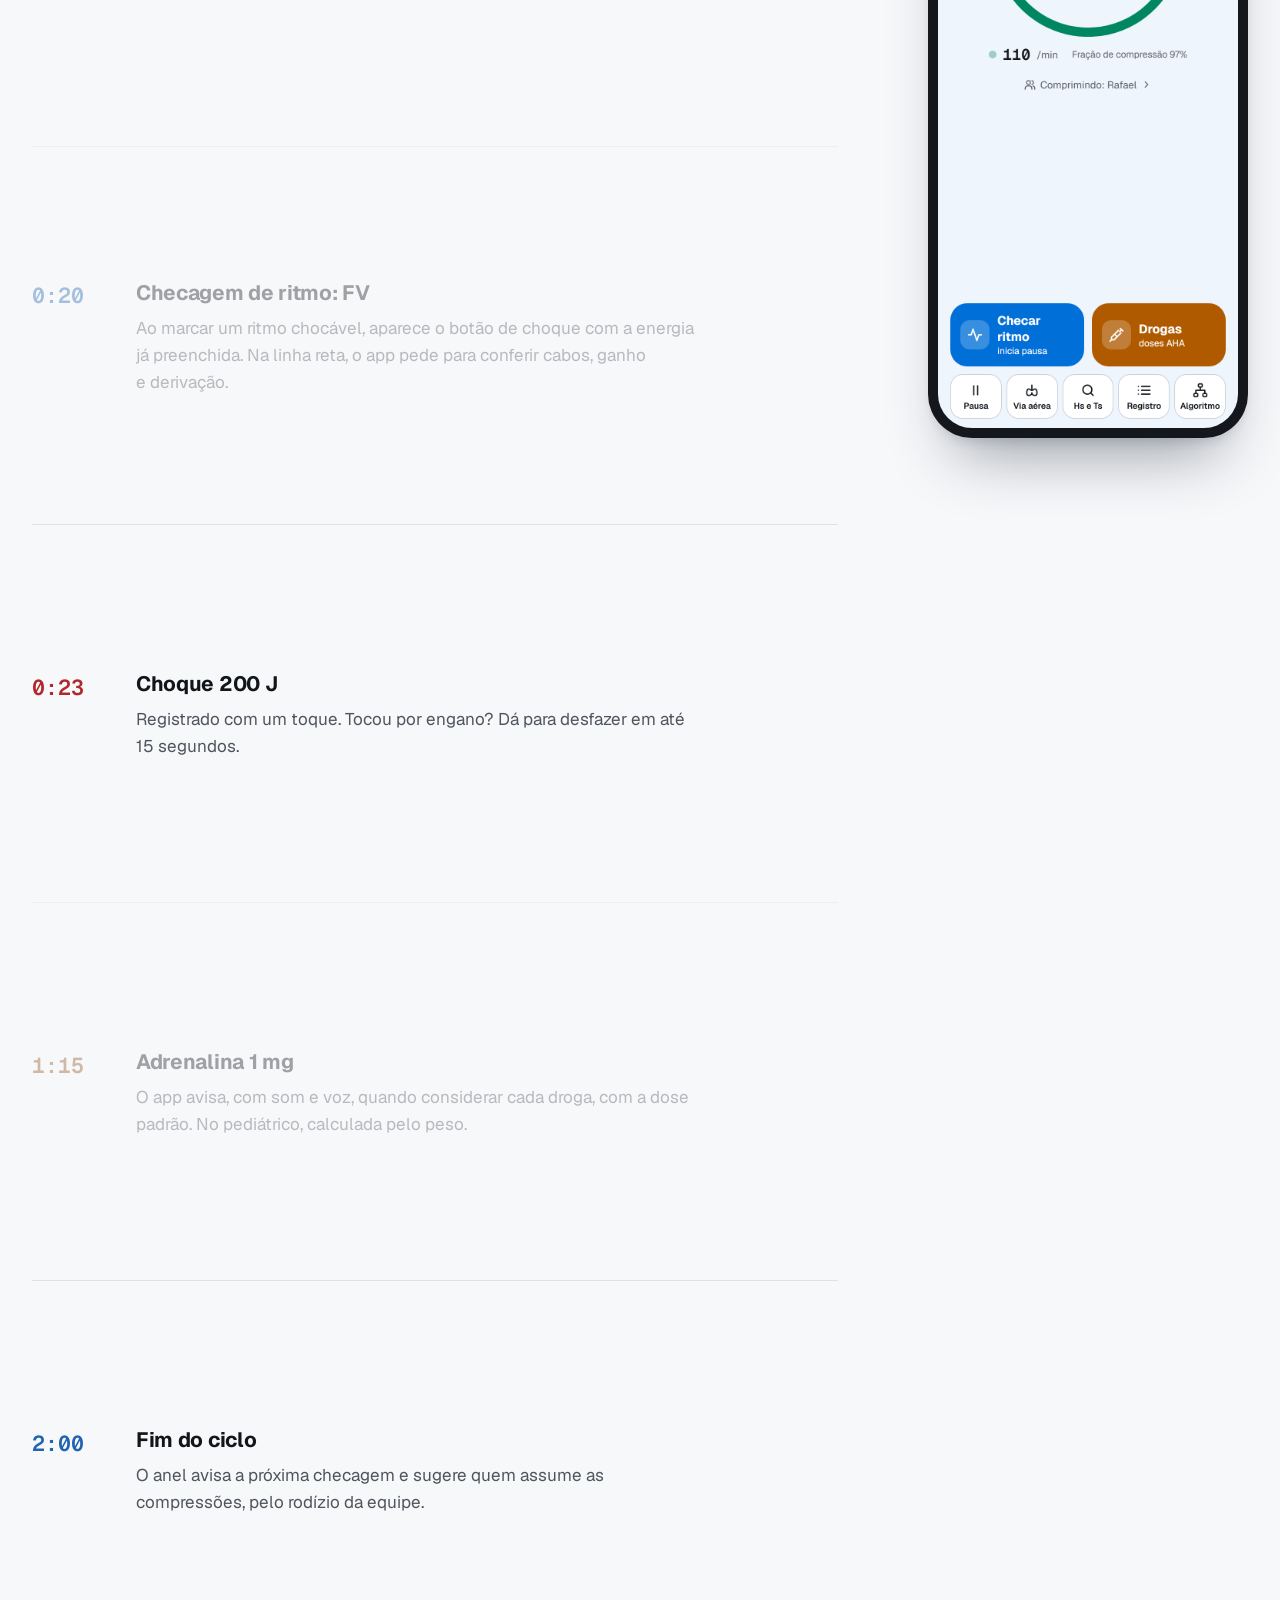
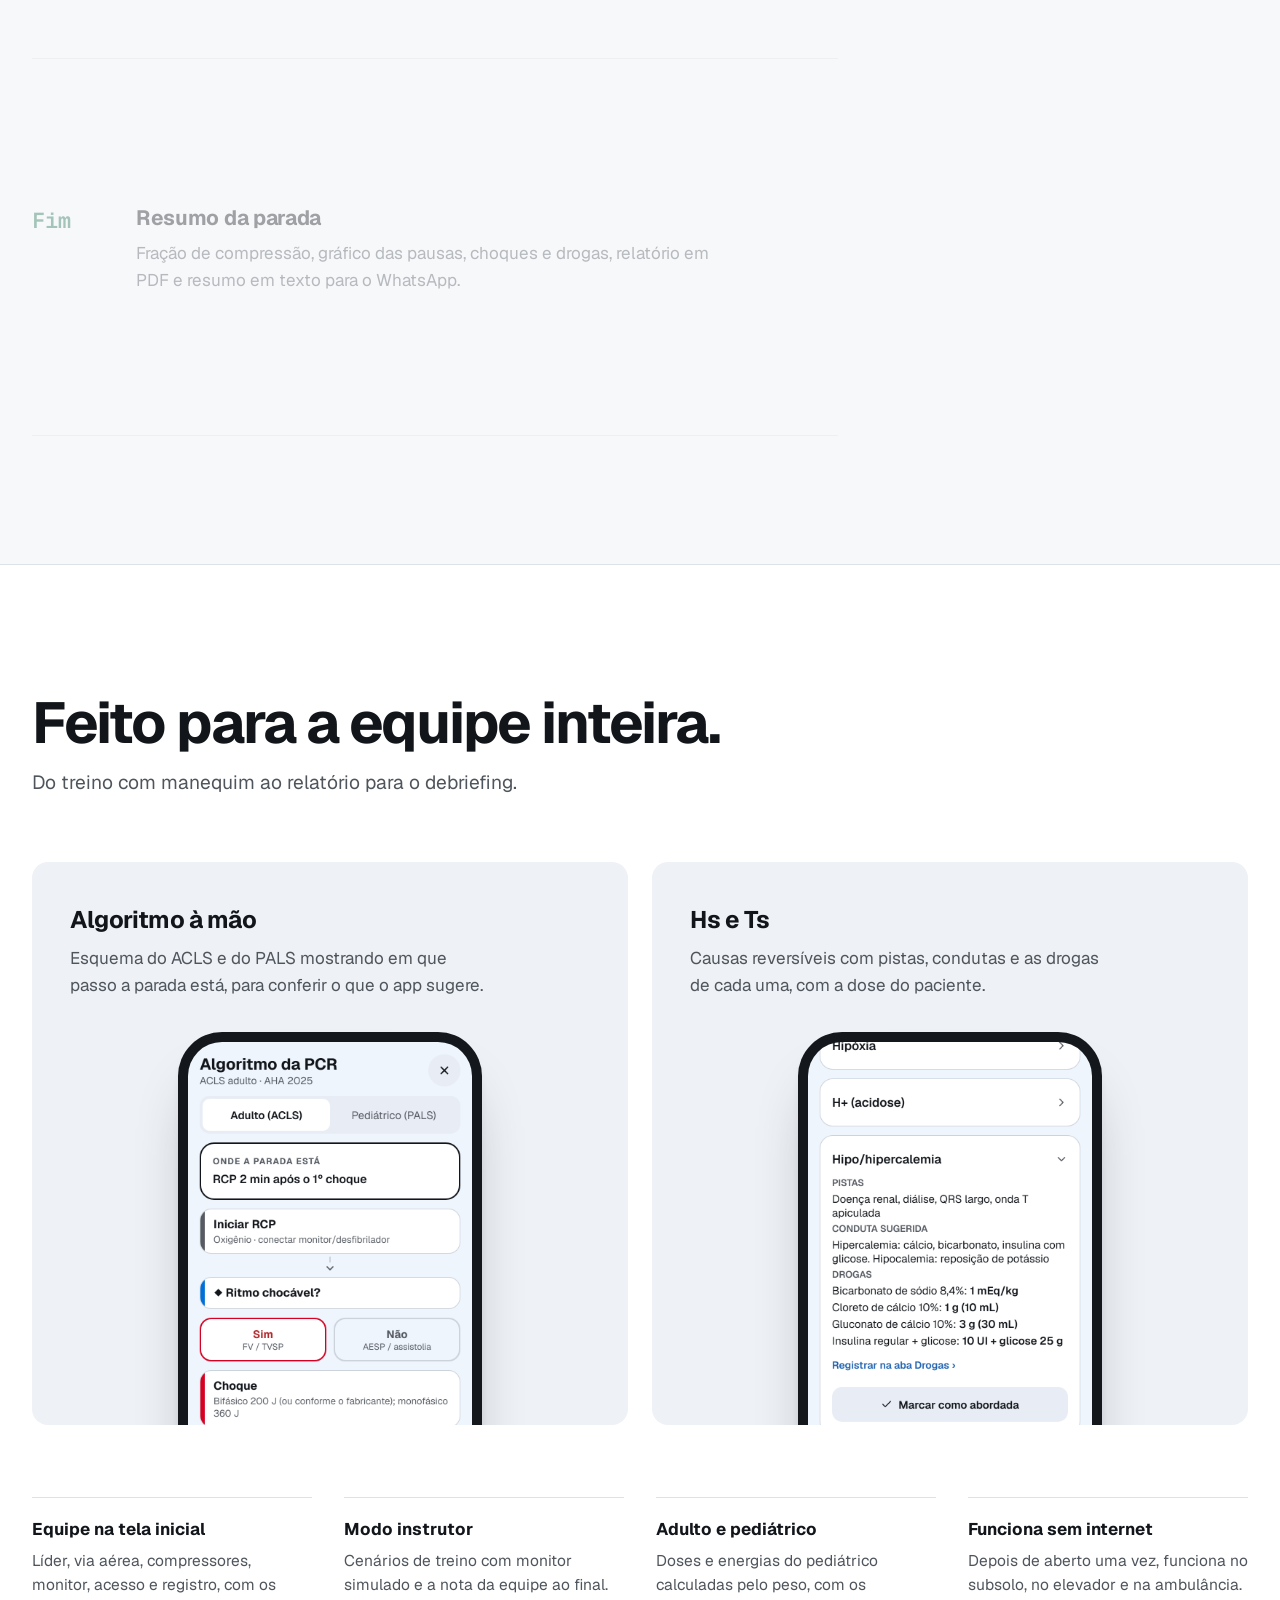
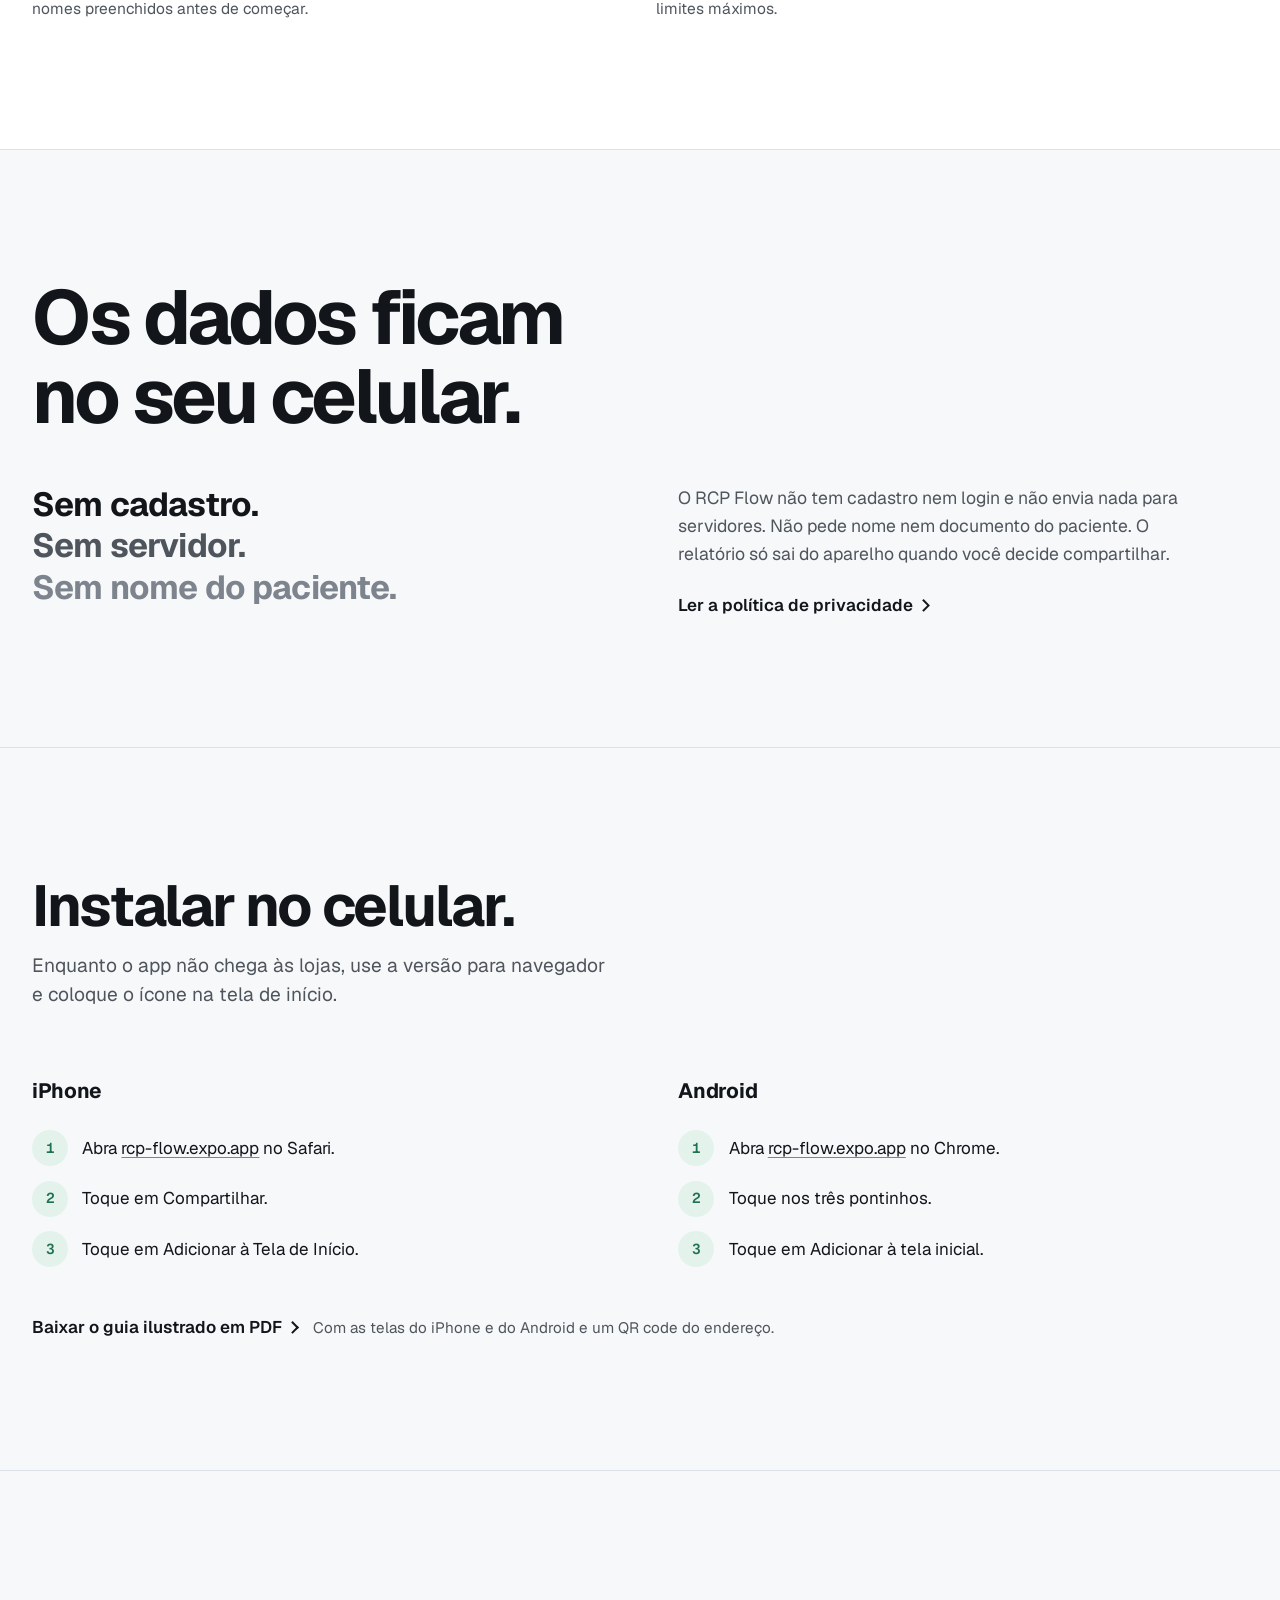
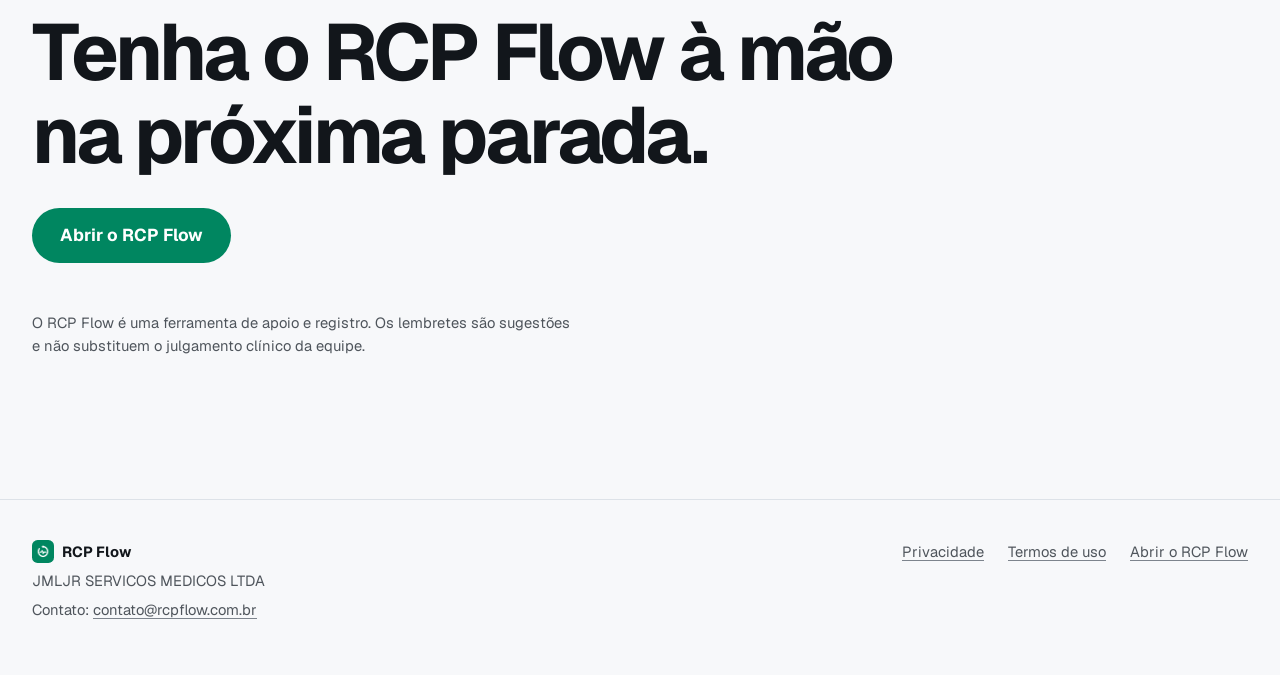
==== commit 0a9786a8: "Nova frase de fecho: Tenha o RCP Flow à mão na próxima parada Co-Authored-By: Claude Opus 5.5 <norep" ====
--- a/index.html
+++ b/index.html
@@ -189,7 +189,7 @@
 
   <section class="close" aria-labelledby="t-close">
     <div class="wrap">
-      <h2 id="t-close">Dois minutos de cada vez.</h2>
+      <h2 id="t-close">Tenha o <span translate="no">RCP&nbsp;Flow</span> à&nbsp;mão na próxima parada.</h2>
       <a class="pill pill-green pill-lg" href="https://rcp-flow.expo.app">Abrir o RCP Flow</a>
       <p class="disclaimer">O RCP Flow é uma ferramenta de apoio e registro. Os lembretes são sugestões e não substituem o julgamento clínico da equipe.</p>
     </div>
--- a/styles.css
+++ b/styles.css
@@ -208,7 +208,7 @@
 
 /* Fecho */
 .close { padding-block: clamp(5rem, 11vw, 9rem); border-top: 1px solid var(--line); }
-.close h2 { font-size: clamp(2.6rem, 6.2vw, 6rem); letter-spacing: -0.04em; max-width: 12ch; margin-bottom: 2rem; }
+.close h2 { font-size: clamp(2.6rem, 6.2vw, 6rem); letter-spacing: -0.04em; max-width: 22ch; text-wrap: balance; margin-bottom: 2rem; }
 .disclaimer { margin: 3rem 0 0; color: var(--ink-2); font-size: 0.92rem; max-width: 34rem; }
 
 /* Rodapé */
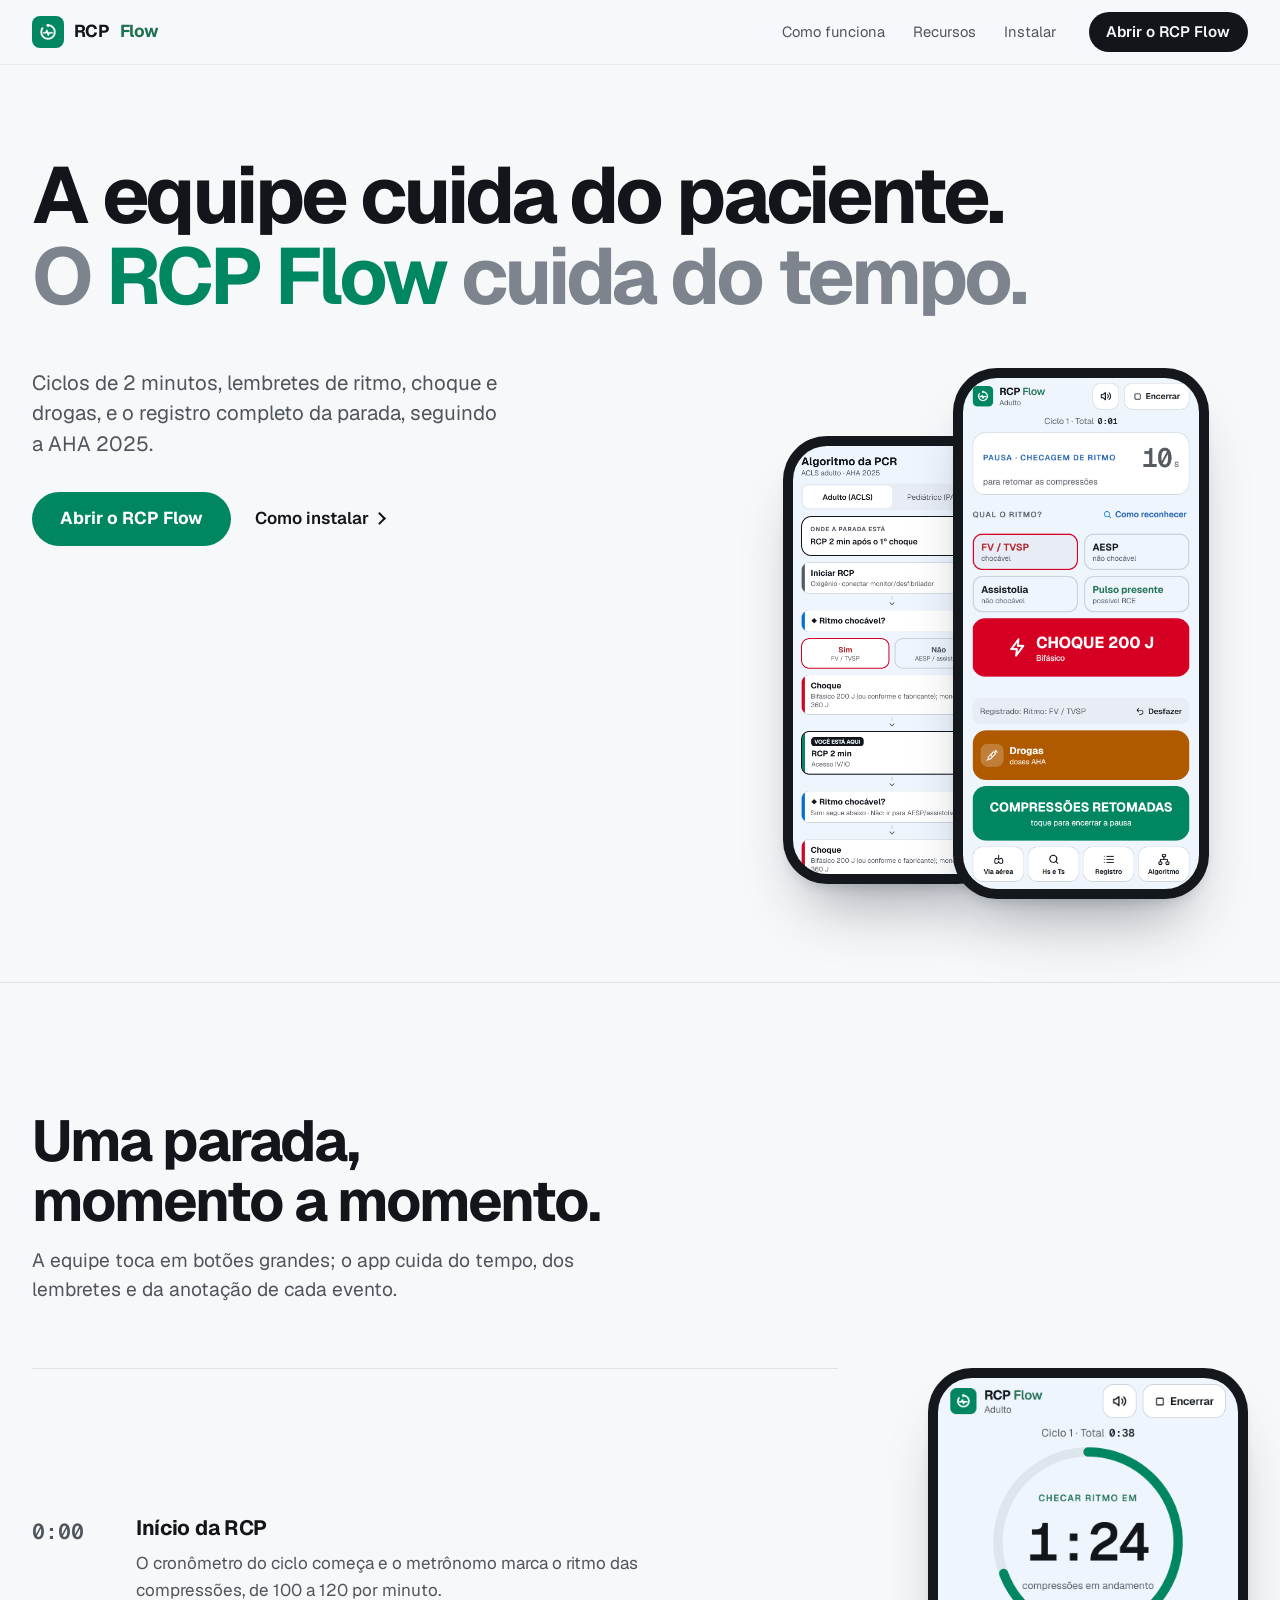
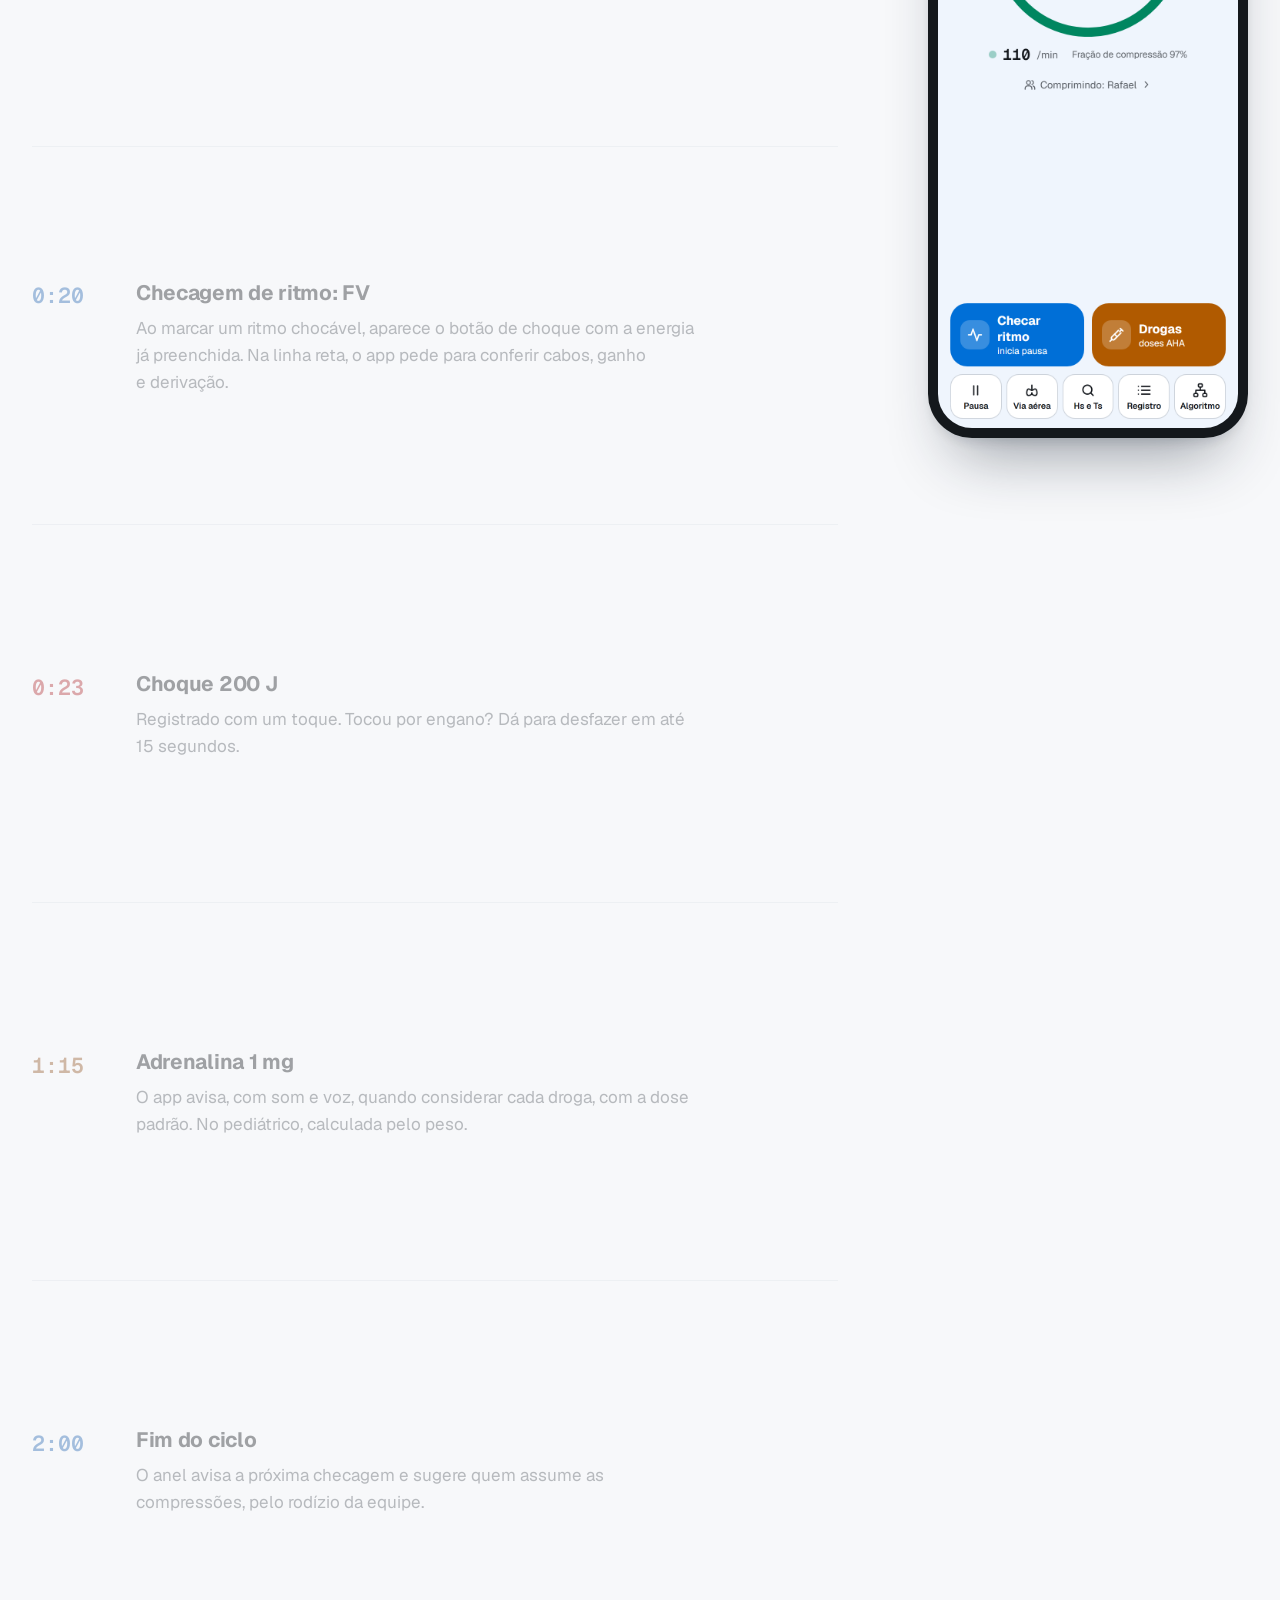
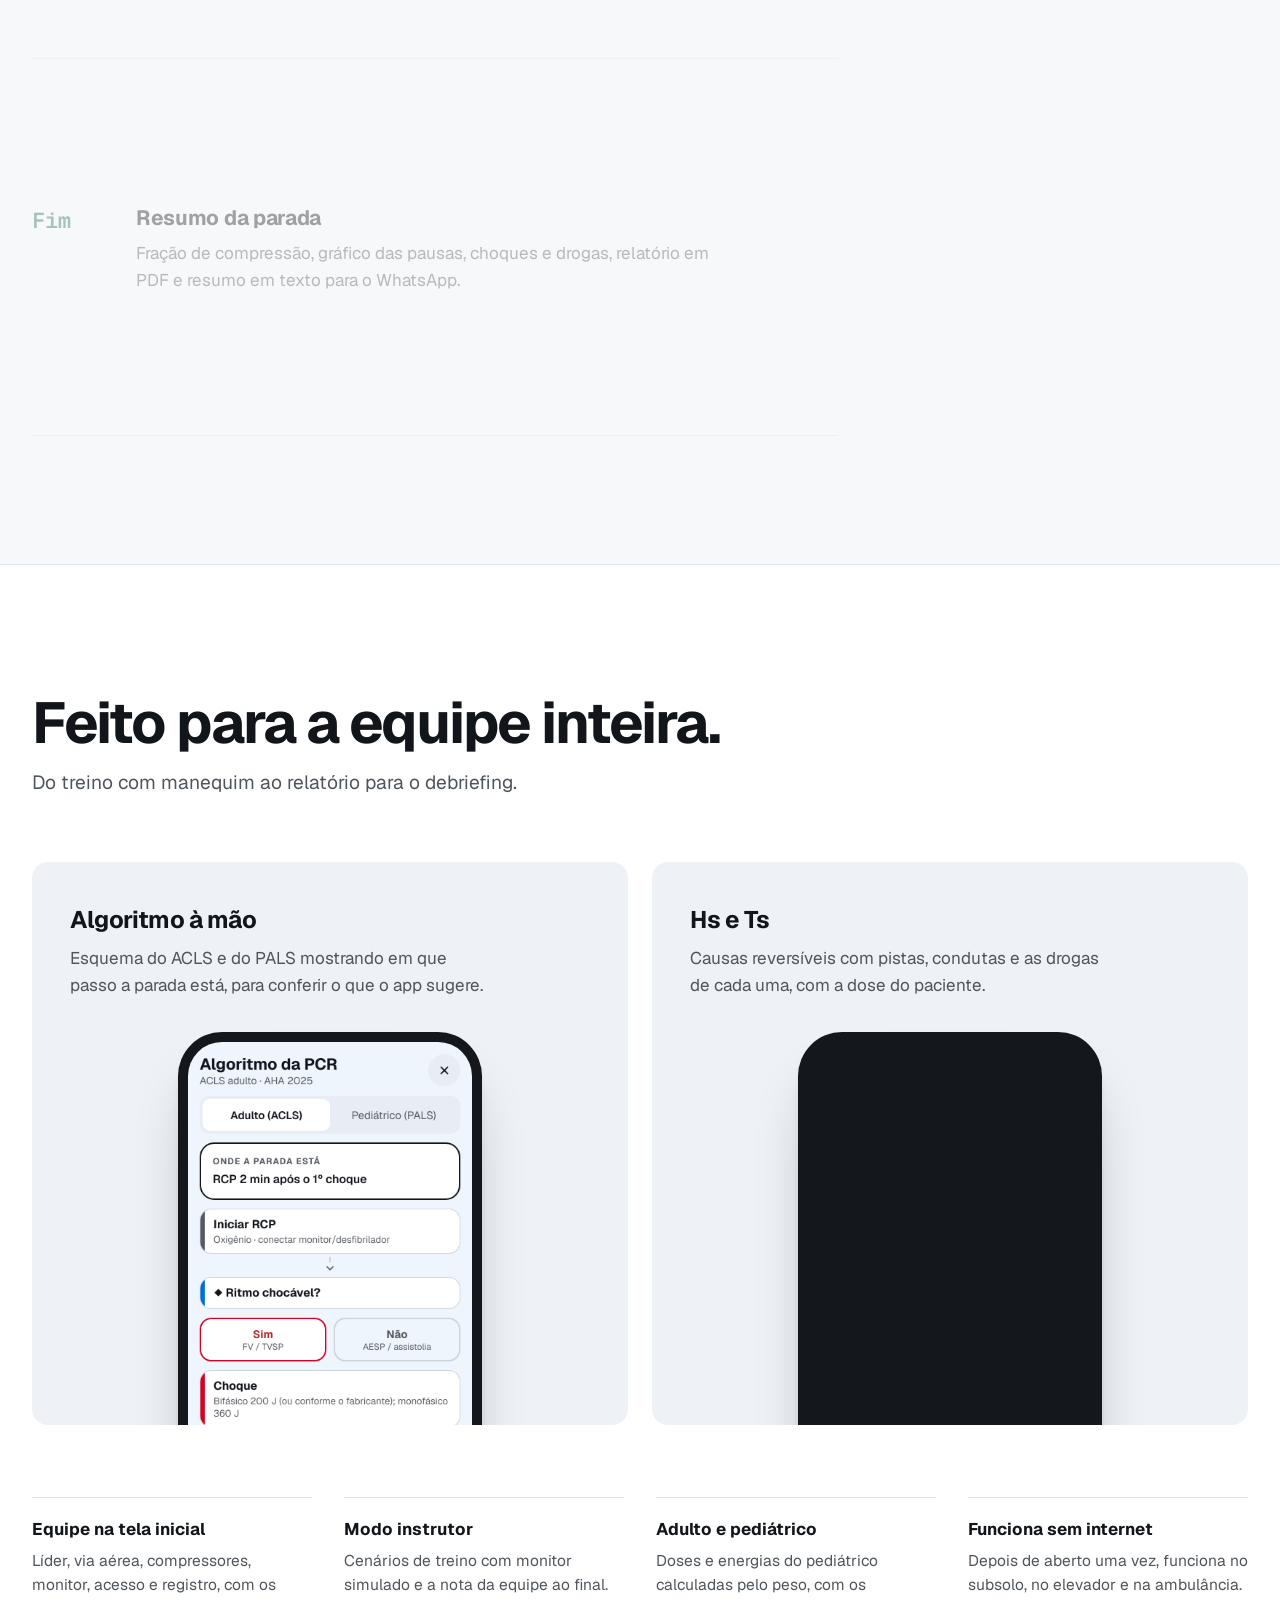
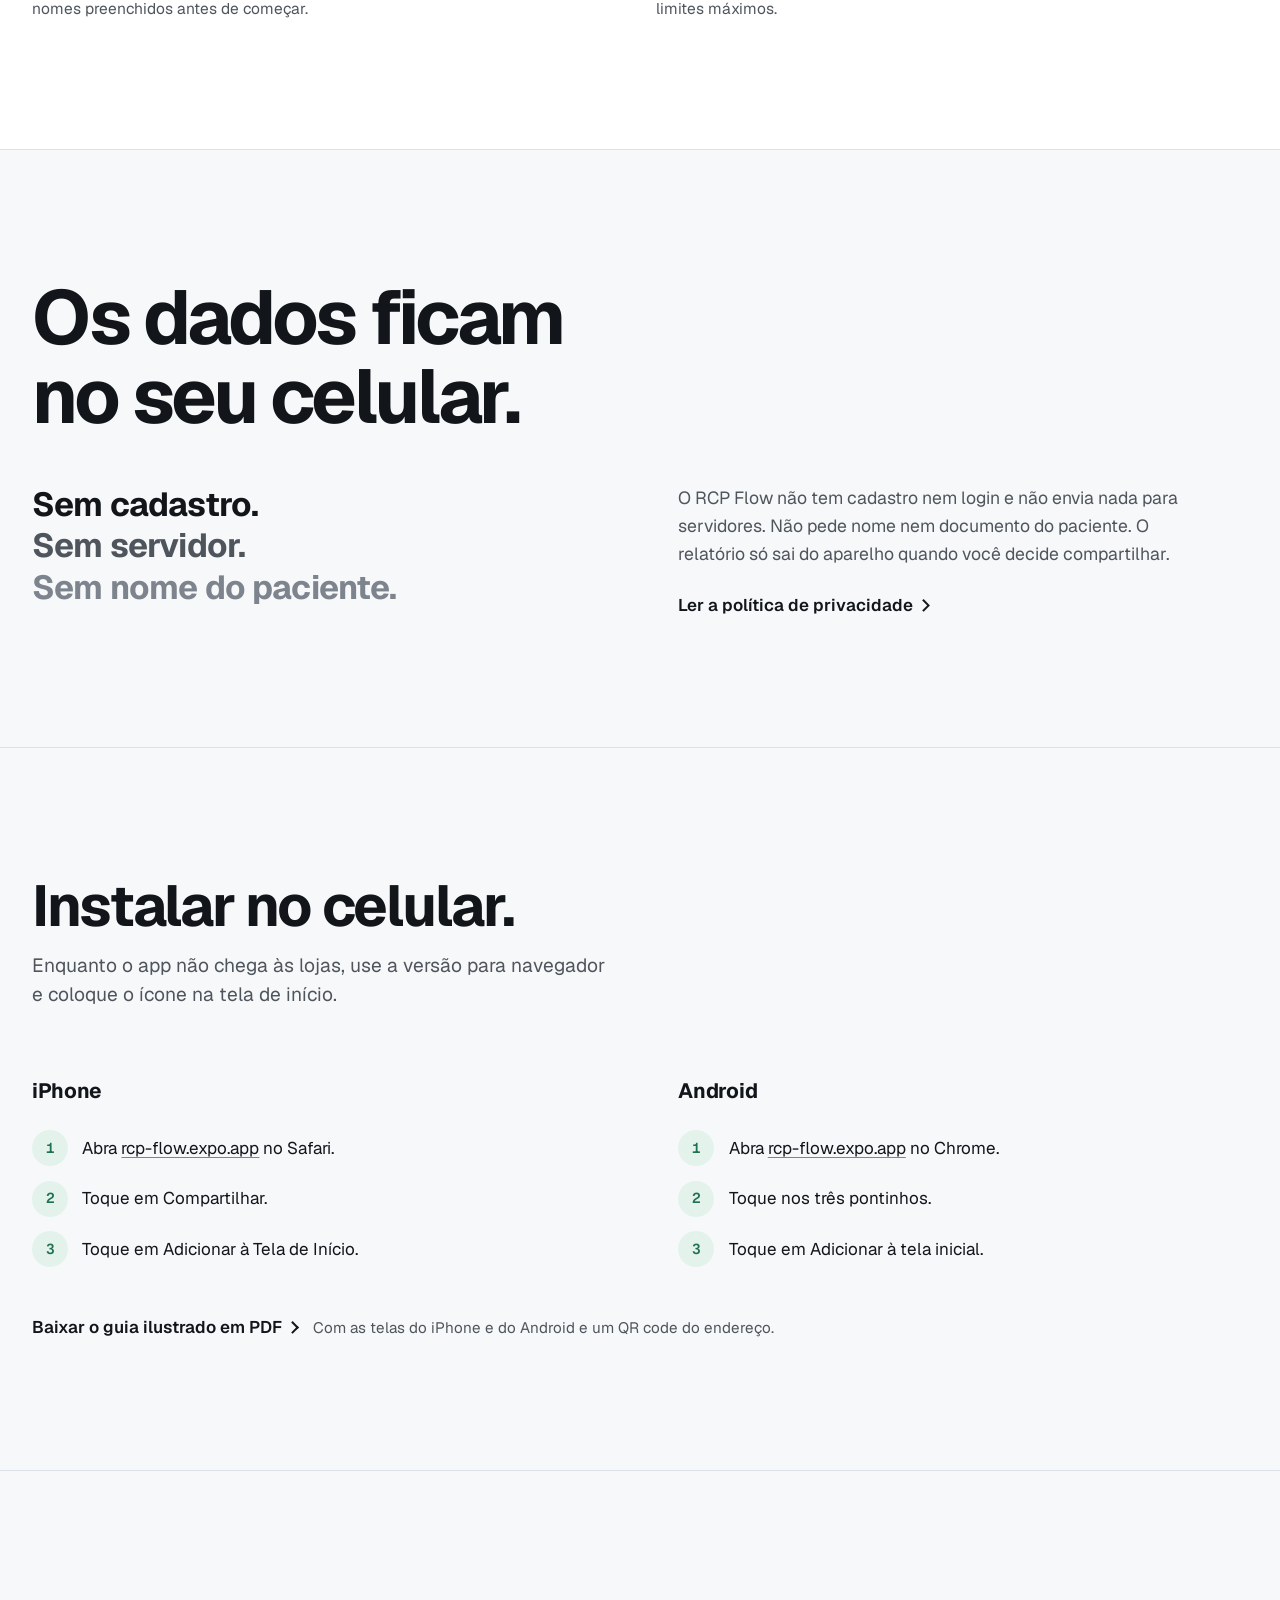
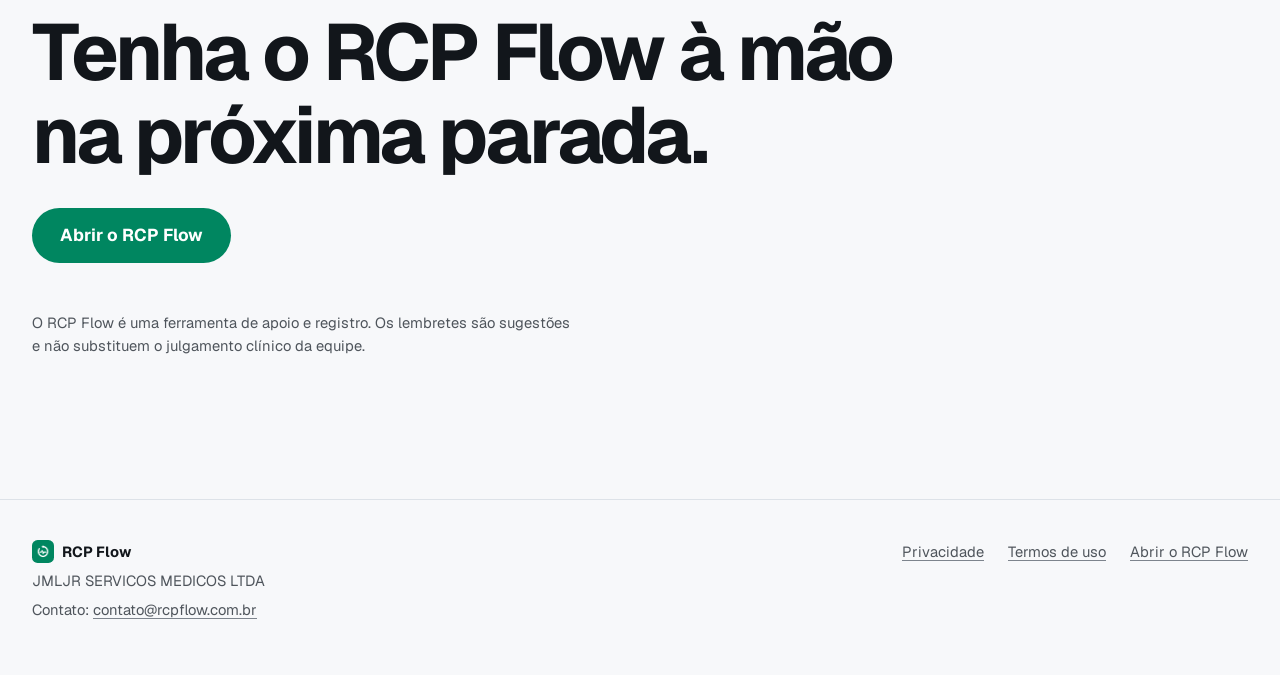
==== commit ed2e9e57: "Segurança: política de conteúdo (CSP) e scripts em arquivo próprio Co-Authored-By: Claude Opus 5.5 <" ====
--- a/index.html
+++ b/index.html
@@ -2,6 +2,8 @@
 <html lang="pt-BR">
 <head>
 <meta charset="utf-8">
+<meta http-equiv="Content-Security-Policy" content="default-src 'self'; script-src 'self'; style-src 'self'; img-src 'self' data:; font-src 'self'; connect-src 'none'; object-src 'none'; base-uri 'self'; form-action 'none'; upgrade-insecure-requests">
+<meta name="referrer" content="strict-origin-when-cross-origin">
 <meta name="viewport" content="width=device-width, initial-scale=1">
 <title>RCP Flow · apoio e registro durante a parada cardiorrespiratória</title>
 <meta name="description" content="O RCP Flow acompanha a equipe durante a parada cardiorrespiratória: marca os ciclos de 2 minutos, lembra o que vem a seguir e registra tudo, seguindo a AHA 2025.">
@@ -21,7 +23,7 @@
 <meta name="theme-color" content="#0a0c0e" media="(prefers-color-scheme: dark)">
 <link rel="preload" href="fonts/Geist_700Bold.ttf" as="font" type="font/ttf" crossorigin>
 <link rel="stylesheet" href="styles.css">
-<script>document.documentElement.classList.add('js')</script>
+<script src="main.js"></script>
 </head>
 <body>
 
@@ -211,23 +213,5 @@
   </div>
 </footer>
 
-<script>
-  // O celular fixo troca de tela conforme cada momento da parada chega ao centro da tela.
-  (function () {
-    var items = document.querySelectorAll('.moments li');
-    var shots = document.querySelectorAll('#shots .shot');
-    if (!('IntersectionObserver' in window) || !items.length) return;
-    function activate(li) {
-      items.forEach(function (x) { x.classList.toggle('is-on', x === li); });
-      var n = Number(li.getAttribute('data-shot'));
-      shots.forEach(function (s, i) { s.classList.toggle('is-on', i === n); });
-    }
-    activate(items[0]);
-    var io = new IntersectionObserver(function (entries) {
-      entries.forEach(function (e) { if (e.isIntersecting) activate(e.target); });
-    }, { rootMargin: '-45% 0px -50% 0px' });
-    items.forEach(function (li) { io.observe(li); });
-  })();
-</script>
 </body>
 </html>
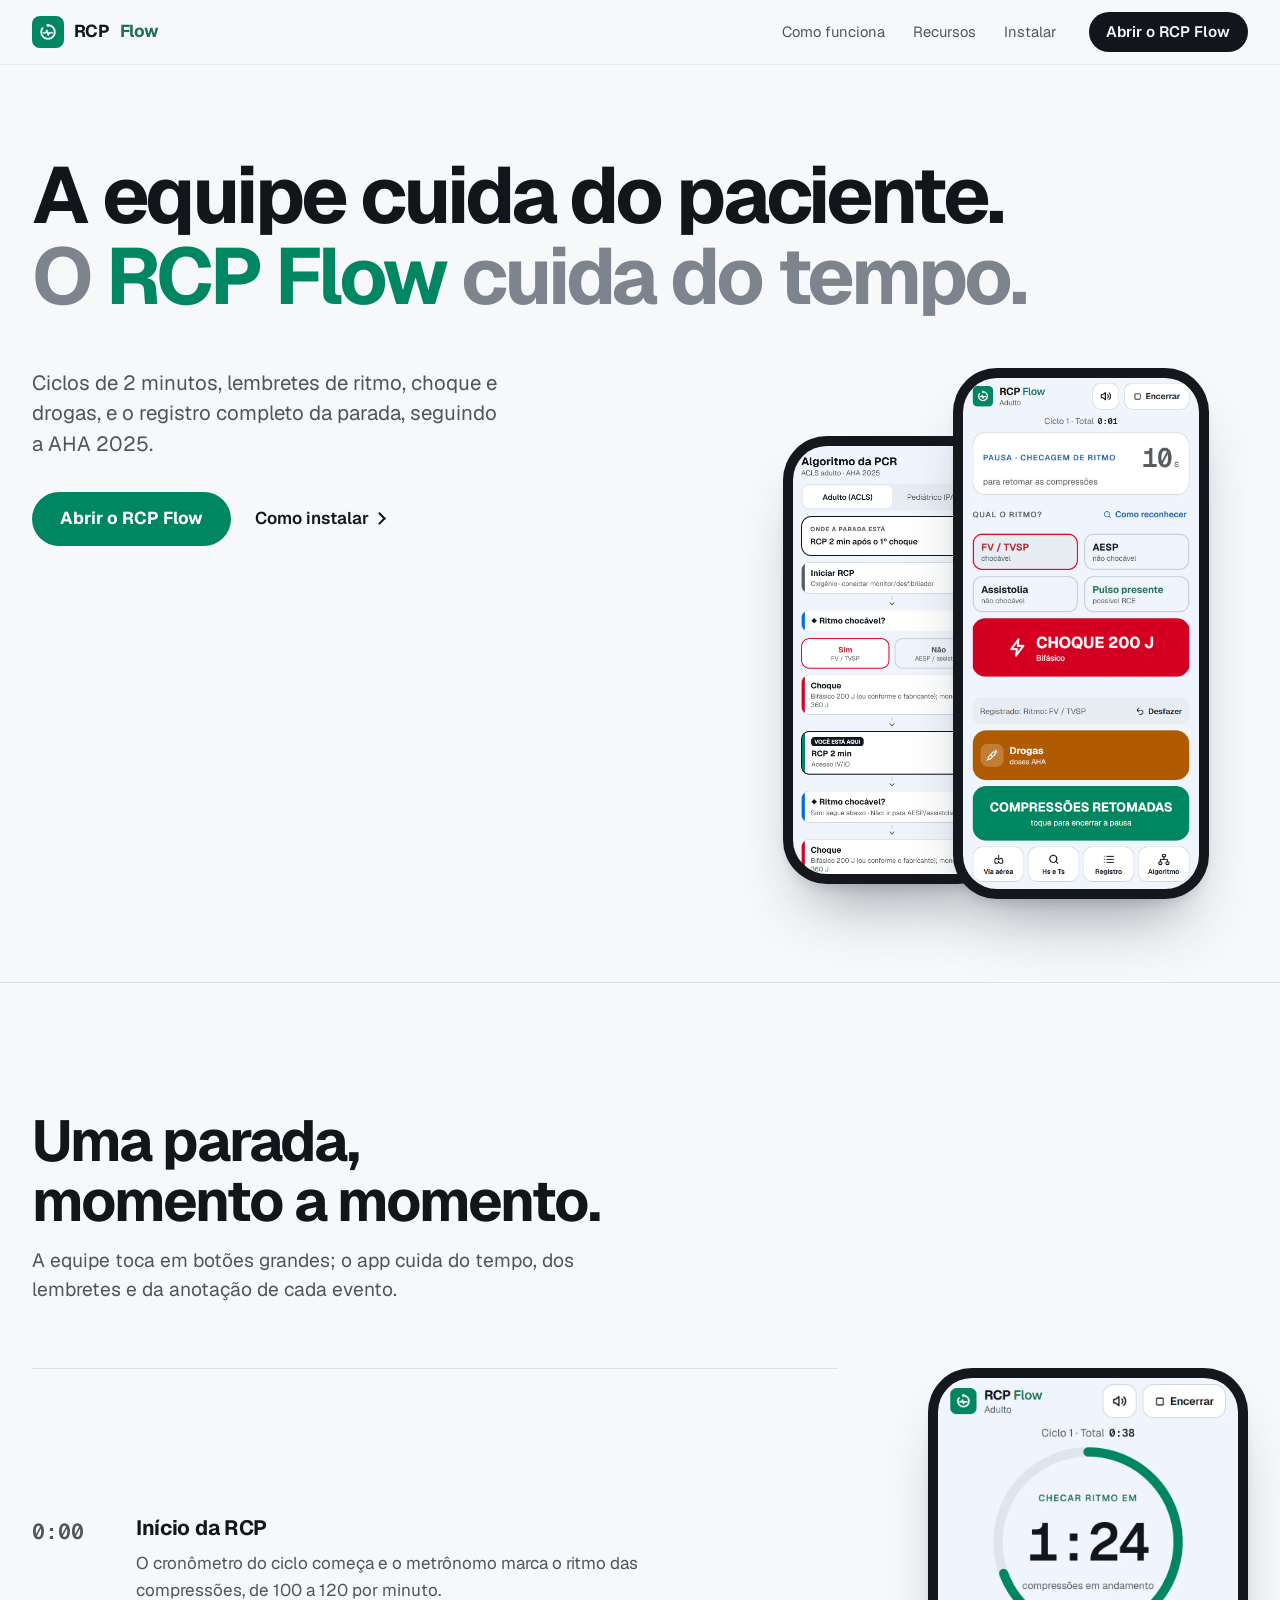
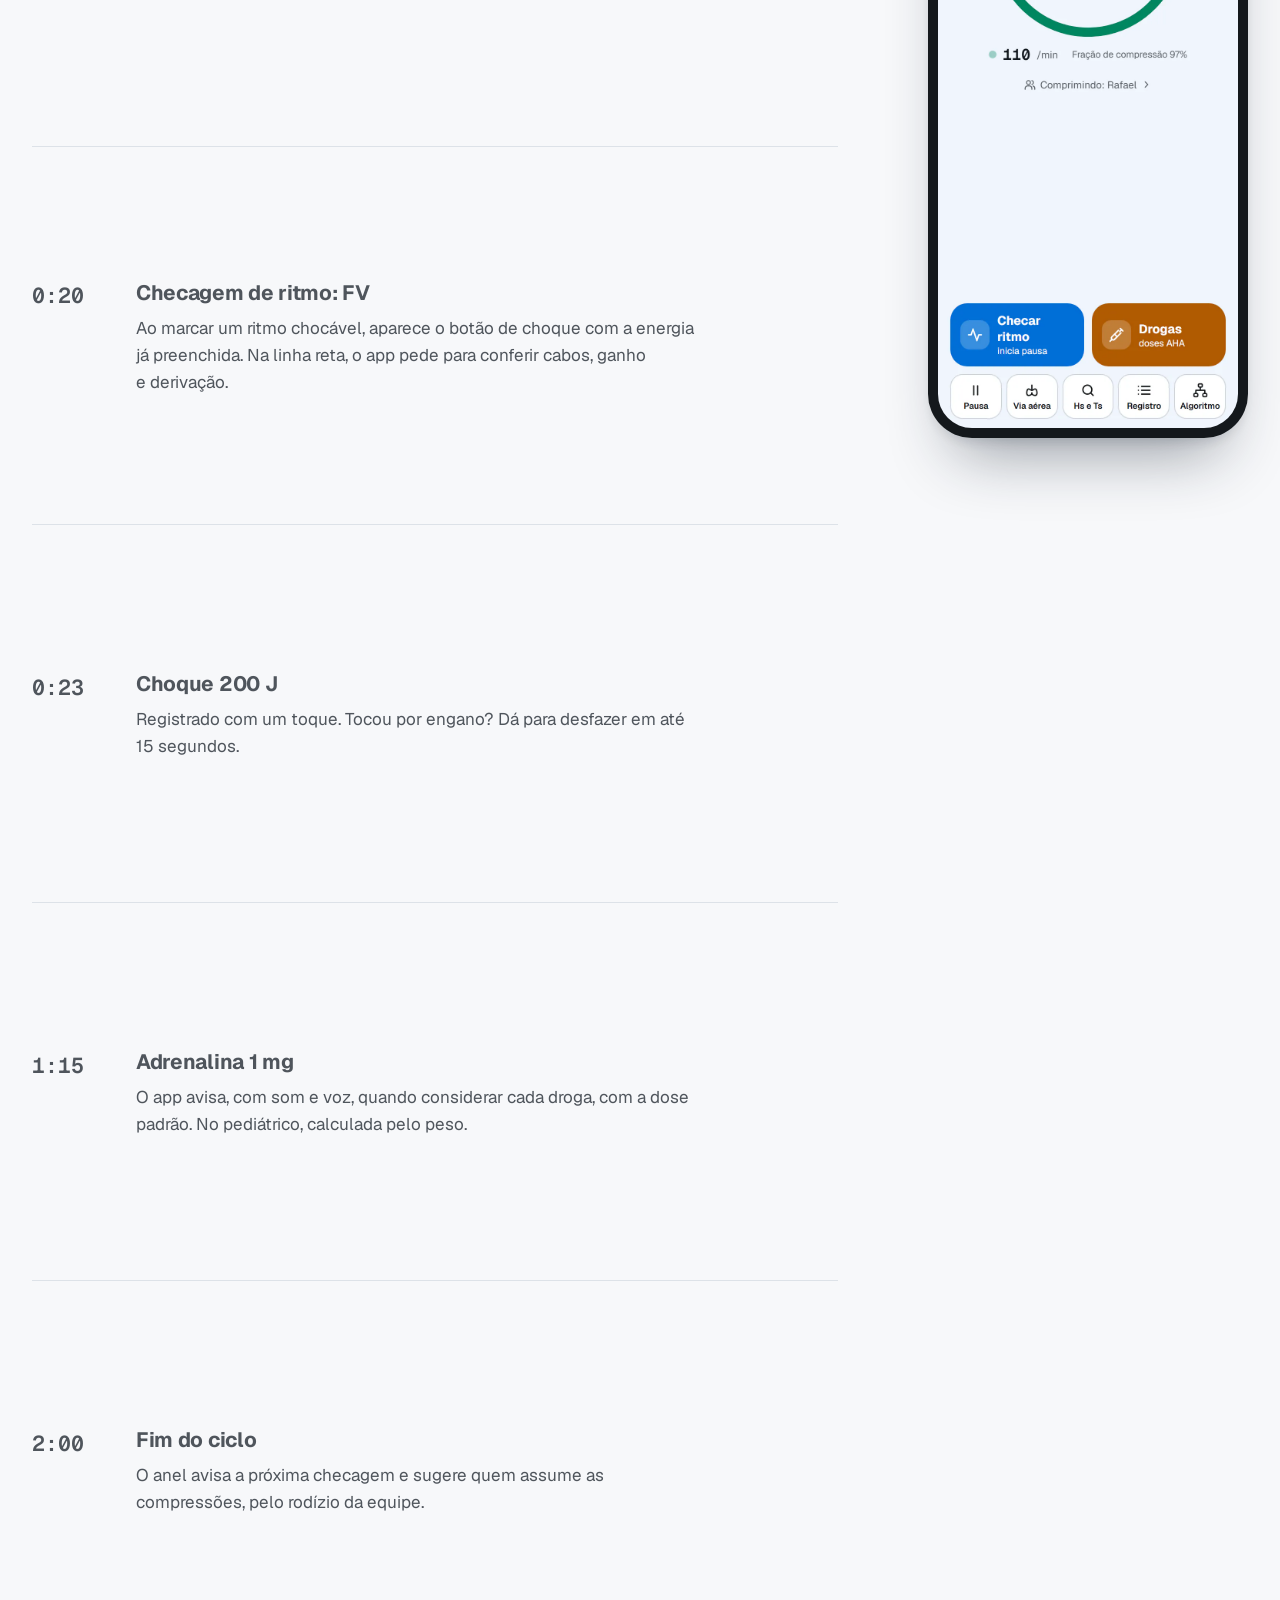
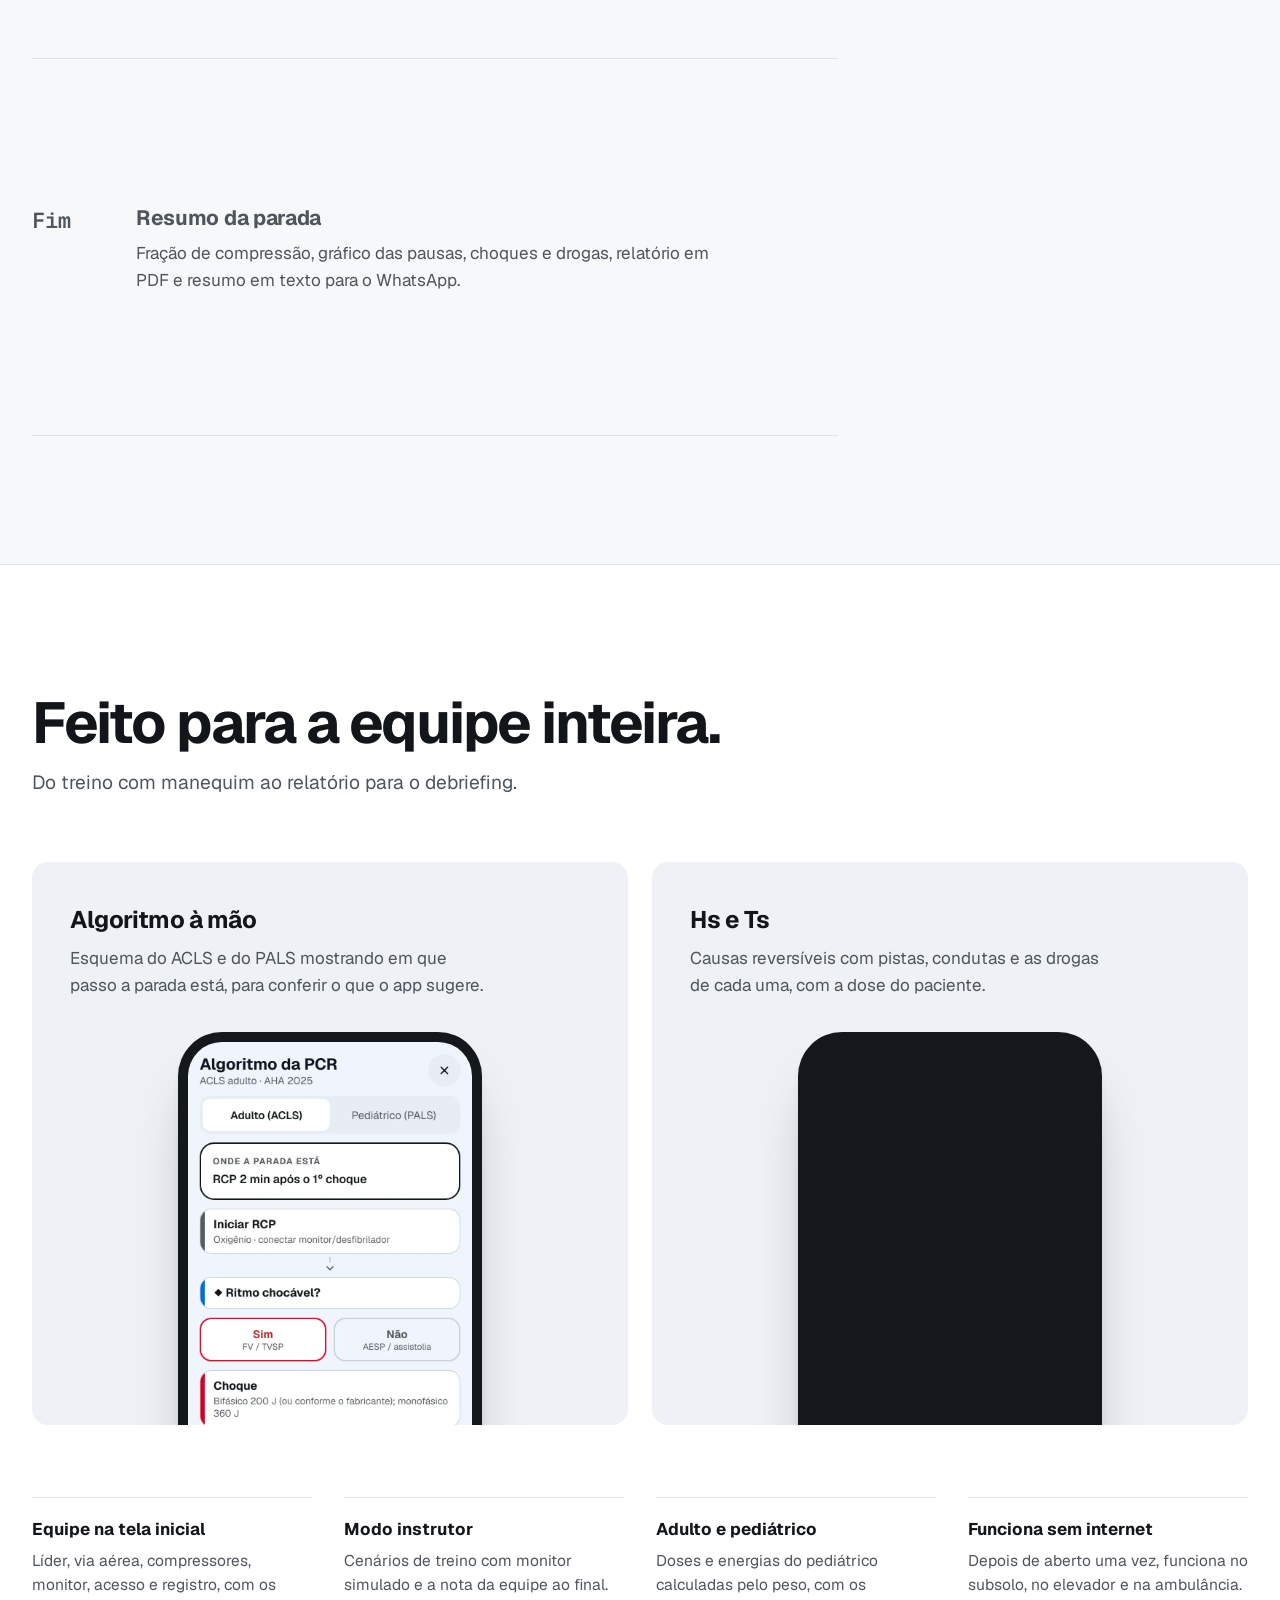
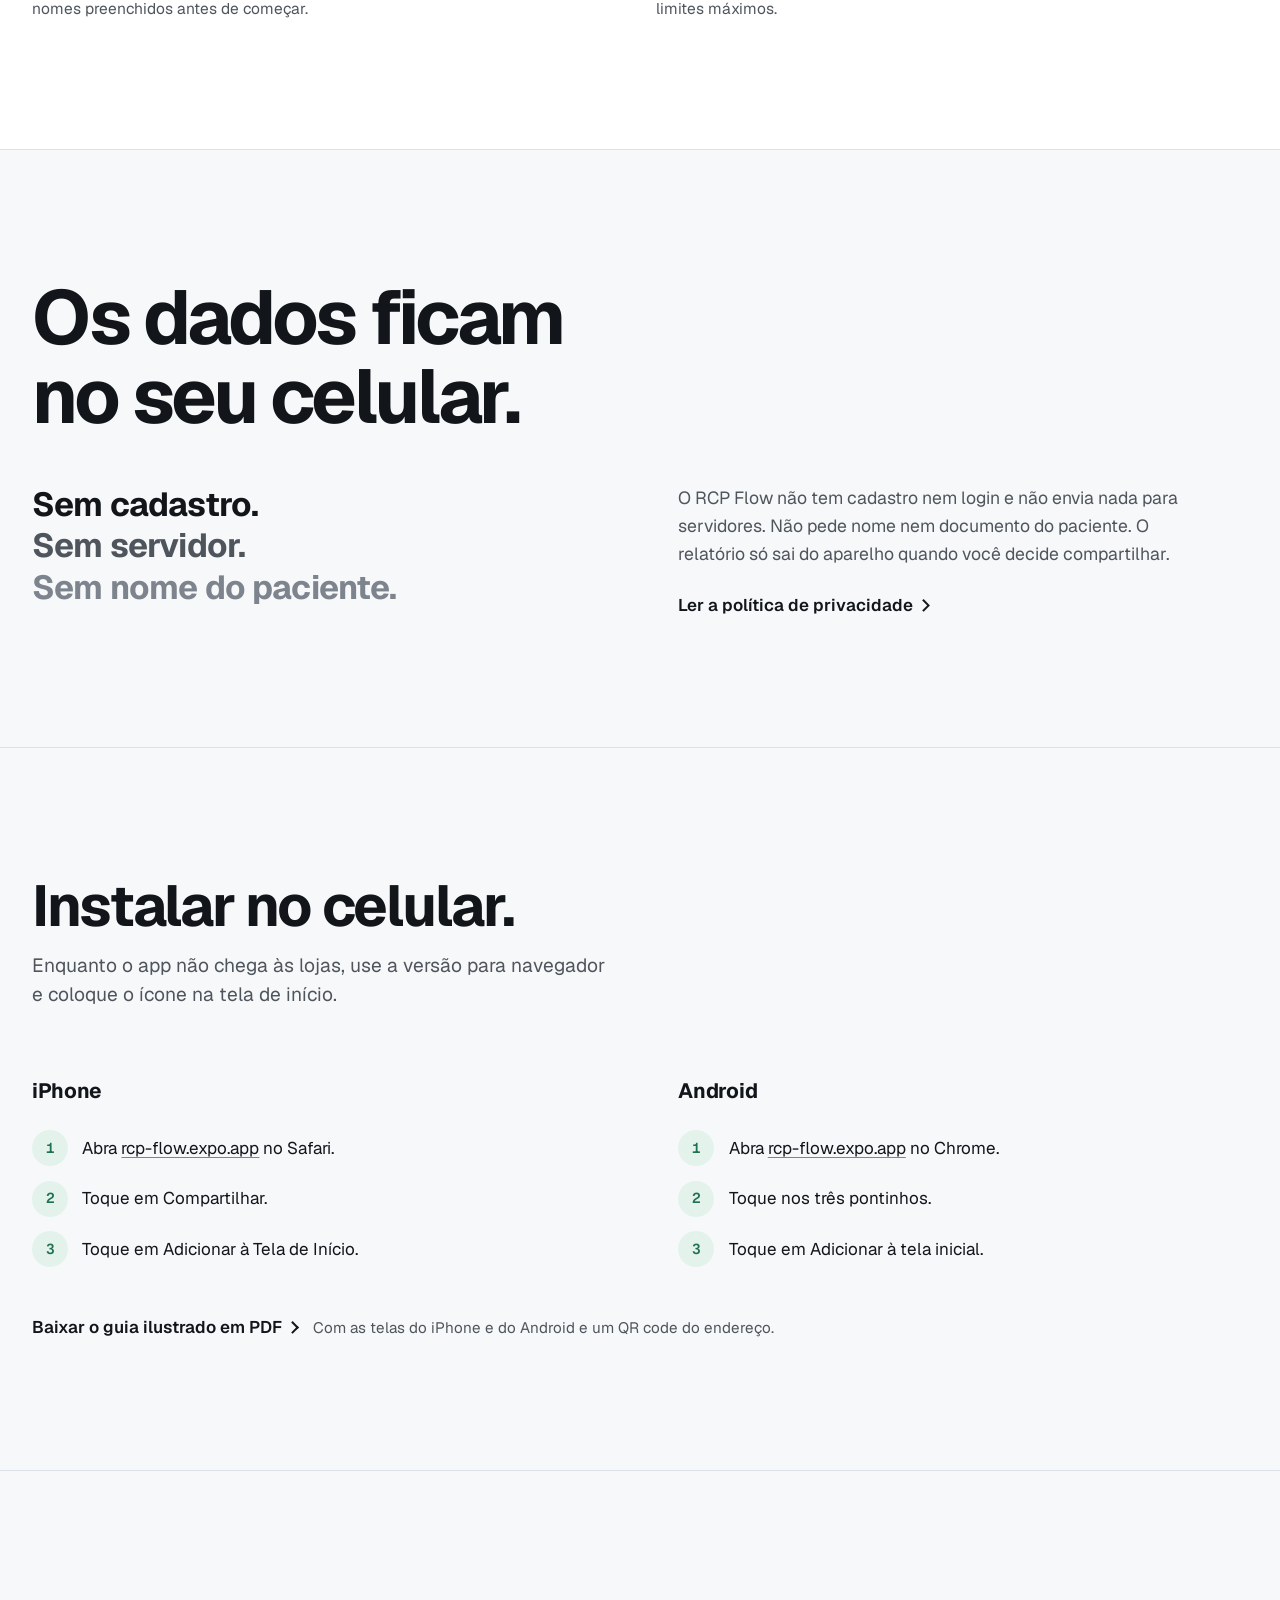
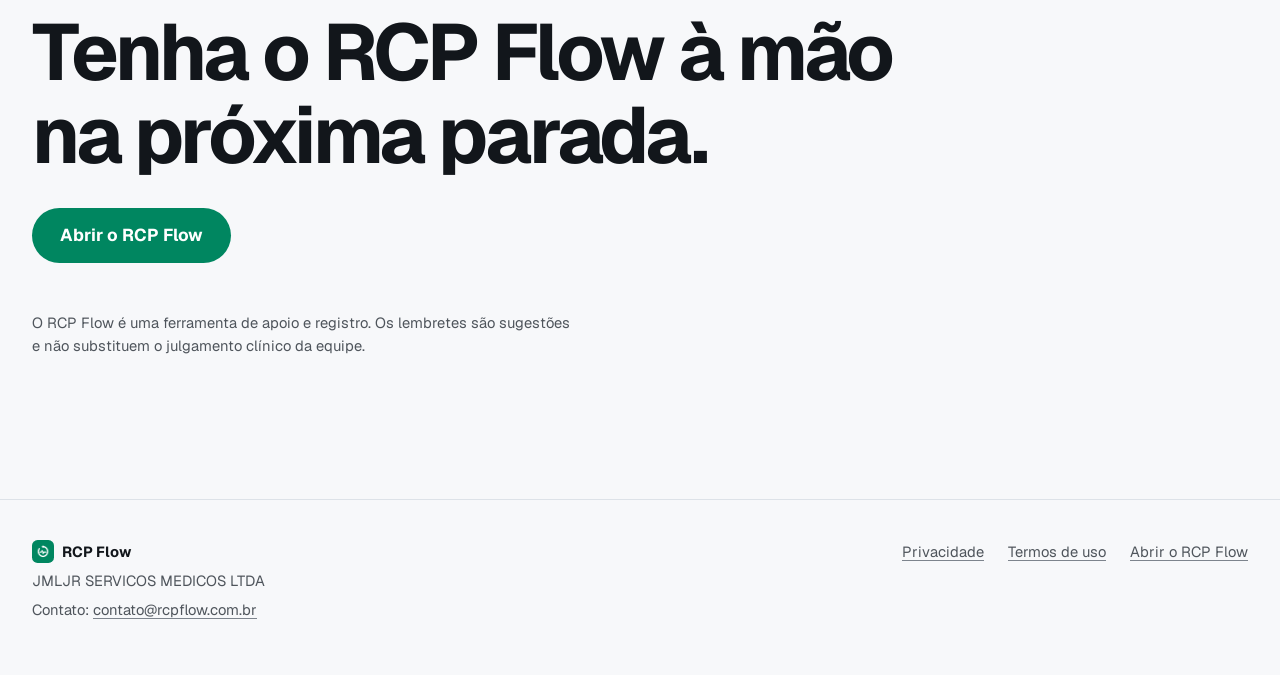
==== commit 9f8b1cb8: "Site mais leve e acessível: imagens WebP, fontes WOFF2, contraste da história, robots.txt e sitemap " ====
--- a/index.html
+++ b/index.html
@@ -21,7 +21,7 @@
 <link rel="apple-touch-icon" href="img/apple-touch-icon.png">
 <meta name="theme-color" content="#f7f8fa" media="(prefers-color-scheme: light)">
 <meta name="theme-color" content="#0a0c0e" media="(prefers-color-scheme: dark)">
-<link rel="preload" href="fonts/Geist_700Bold.ttf" as="font" type="font/ttf" crossorigin>
+<link rel="preload" href="fonts/Geist_700Bold.woff2" as="font" type="font/woff2" crossorigin>
 <link rel="stylesheet" href="styles.css">
 <script src="main.js"></script>
 </head>
@@ -59,13 +59,17 @@
         <div class="hero-phones" aria-hidden="true">
           <div class="device device-back">
             <picture>
+              <source srcset="img/algoritmo-dark.webp" type="image/webp" media="(prefers-color-scheme: dark)">
               <source srcset="img/algoritmo-dark.png" media="(prefers-color-scheme: dark)">
+              <source srcset="img/algoritmo-light.webp" type="image/webp">
               <img src="img/algoritmo-light.png" width="780" height="1688" alt="" fetchpriority="high">
             </picture>
           </div>
           <div class="device device-front">
             <picture>
+              <source srcset="img/checagem-dark.webp" type="image/webp" media="(prefers-color-scheme: dark)">
               <source srcset="img/checagem-dark.png" media="(prefers-color-scheme: dark)">
+              <source srcset="img/checagem-light.webp" type="image/webp">
               <img src="img/checagem-light.png" width="780" height="1688" alt="" fetchpriority="high">
             </picture>
           </div>
@@ -80,29 +84,37 @@
       <p class="lead">A equipe toca em botões grandes; o app cuida do tempo, dos lembretes e da anotação de cada evento.</p>
       <div class="story-grid">
         <ol class="moments">
-          <li data-shot="0"><time class="mono">0:00</time><h3>Início da RCP</h3><p>O cronômetro do ciclo começa e o metrônomo marca o ritmo das compressões, de 100 a 120 por minuto.</p></li>
-          <li data-shot="1" class="rhythm"><time class="mono">0:20</time><h3>Checagem de ritmo: FV</h3><p>Ao marcar um ritmo chocável, aparece o botão de choque com a energia já preenchida. Na linha reta, o app pede para conferir cabos, ganho e derivação.</p></li>
+          <li data-shot="0"><time class="mono">0:00</time><h3>Início da RCP</h3><p>O cronômetro do ciclo começa e o metrônomo marca o ritmo das compressões, de 100 a 120 por minuto.</p><div class="moment-shot"><div class="device"><picture><source srcset="img/parada-dark.webp" type="image/webp" media="(prefers-color-scheme: dark)"><source srcset="img/parada-dark.png" media="(prefers-color-scheme: dark)"><source srcset="img/parada-light.webp" type="image/webp"><img src="img/parada-light.png" width="780" height="1688" loading="lazy" alt="Tela da parada: anel do ciclo com 1:24 para checar o ritmo e metrônomo em 110 por minuto"></picture></div></div></li>
+          <li data-shot="1" class="rhythm"><time class="mono">0:20</time><h3>Checagem de ritmo: FV</h3><p>Ao marcar um ritmo chocável, aparece o botão de choque com a energia já preenchida. Na linha reta, o app pede para conferir cabos, ganho e derivação.</p><div class="moment-shot"><div class="device"><picture><source srcset="img/checagem-dark.webp" type="image/webp" media="(prefers-color-scheme: dark)"><source srcset="img/checagem-dark.png" media="(prefers-color-scheme: dark)"><source srcset="img/checagem-light.webp" type="image/webp"><img src="img/checagem-light.png" width="780" height="1688" loading="lazy" alt="Checagem de ritmo com FV/TVSP marcada e o botão vermelho de choque 200 J"></picture></div></div></li>
           <li data-shot="1" class="shock"><time class="mono">0:23</time><h3>Choque 200 J</h3><p>Registrado com um toque. Tocou por engano? Dá para desfazer em até 15 segundos.</p></li>
-          <li data-shot="2" class="drug"><time class="mono">1:15</time><h3>Adrenalina 1 mg</h3><p>O app avisa, com som e voz, quando considerar cada droga, com a dose padrão. No pediátrico, calculada pelo peso.</p></li>
+          <li data-shot="2" class="drug"><time class="mono">1:15</time><h3>Adrenalina 1 mg</h3><p>O app avisa, com som e voz, quando considerar cada droga, com a dose padrão. No pediátrico, calculada pelo peso.</p><div class="moment-shot"><div class="device"><picture><source srcset="img/drogas-dark.webp" type="image/webp" media="(prefers-color-scheme: dark)"><source srcset="img/drogas-dark.png" media="(prefers-color-scheme: dark)"><source srcset="img/drogas-light.webp" type="image/webp"><img src="img/drogas-light.png" width="780" height="1688" loading="lazy" alt="Sugestão de adrenalina 1 mg com o botão Registrar"></picture></div></div></li>
           <li data-shot="0" class="rhythm"><time class="mono">2:00</time><h3>Fim do ciclo</h3><p>O anel avisa a próxima checagem e sugere quem assume as compressões, pelo rodízio da equipe.</p></li>
-          <li data-shot="3" class="end"><time class="mono">Fim</time><h3>Resumo da parada</h3><p>Fração de compressão, gráfico das pausas, choques e drogas, relatório em PDF e resumo em texto para o WhatsApp.</p></li>
+          <li data-shot="3" class="end"><time class="mono">Fim</time><h3>Resumo da parada</h3><p>Fração de compressão, gráfico das pausas, choques e drogas, relatório em PDF e resumo em texto para o WhatsApp.</p><div class="moment-shot"><div class="device"><picture><source srcset="img/resumo-dark.webp" type="image/webp" media="(prefers-color-scheme: dark)"><source srcset="img/resumo-dark.png" media="(prefers-color-scheme: dark)"><source srcset="img/resumo-light.webp" type="image/webp"><img src="img/resumo-light.png" width="780" height="1688" loading="lazy" alt="Resumo da parada com fração de compressão, gráfico e equipe"></picture></div></div></li>
         </ol>
         <div class="story-device">
           <div class="device" id="shots">
             <picture class="shot is-on">
+              <source srcset="img/parada-dark.webp" type="image/webp" media="(prefers-color-scheme: dark)">
               <source srcset="img/parada-dark.png" media="(prefers-color-scheme: dark)">
+              <source srcset="img/parada-light.webp" type="image/webp">
               <img src="img/parada-light.png" width="780" height="1688" loading="lazy" alt="Tela da parada: anel do ciclo com 1:24 para checar o ritmo e metrônomo em 110 por minuto">
             </picture>
             <picture class="shot">
+              <source srcset="img/checagem-dark.webp" type="image/webp" media="(prefers-color-scheme: dark)">
               <source srcset="img/checagem-dark.png" media="(prefers-color-scheme: dark)">
+              <source srcset="img/checagem-light.webp" type="image/webp">
               <img src="img/checagem-light.png" width="780" height="1688" loading="lazy" alt="Checagem de ritmo com FV/TVSP marcada e o botão vermelho de choque 200 J">
             </picture>
             <picture class="shot">
+              <source srcset="img/drogas-dark.webp" type="image/webp" media="(prefers-color-scheme: dark)">
               <source srcset="img/drogas-dark.png" media="(prefers-color-scheme: dark)">
+              <source srcset="img/drogas-light.webp" type="image/webp">
               <img src="img/drogas-light.png" width="780" height="1688" loading="lazy" alt="Sugestão de adrenalina 1 mg com o botão Registrar">
             </picture>
             <picture class="shot">
+              <source srcset="img/resumo-dark.webp" type="image/webp" media="(prefers-color-scheme: dark)">
               <source srcset="img/resumo-dark.png" media="(prefers-color-scheme: dark)">
+              <source srcset="img/resumo-light.webp" type="image/webp">
               <img src="img/resumo-light.png" width="780" height="1688" loading="lazy" alt="Resumo da parada com fração de compressão, gráfico e equipe">
             </picture>
           </div>
@@ -121,7 +133,9 @@
           <p>Esquema do ACLS e do PALS mostrando em que passo a parada está, para conferir o que o app sugere.</p>
           <div class="device device-peek">
             <picture>
+              <source srcset="img/algoritmo-dark.webp" type="image/webp" media="(prefers-color-scheme: dark)">
               <source srcset="img/algoritmo-dark.png" media="(prefers-color-scheme: dark)">
+              <source srcset="img/algoritmo-light.webp" type="image/webp">
               <img src="img/algoritmo-light.png" width="780" height="1688" loading="lazy" alt="Algoritmo da PCR com o passo atual destacado">
             </picture>
           </div>
@@ -131,7 +145,9 @@
           <p>Causas reversíveis com pistas, condutas e as drogas de cada uma, com a dose do paciente.</p>
           <div class="device device-peek">
             <picture>
+              <source srcset="img/hs-ts-dark.webp" type="image/webp" media="(prefers-color-scheme: dark)">
               <source srcset="img/hs-ts-dark.png" media="(prefers-color-scheme: dark)">
+              <source srcset="img/hs-ts-light.webp" type="image/webp">
               <img src="img/hs-ts-light.png" width="780" height="1688" loading="lazy" alt="Hipercalemia aberta: pistas, conduta sugerida e drogas com doses">
             </picture>
           </div>
--- a/styles.css
+++ b/styles.css
@@ -2,10 +2,10 @@
    Fundo clínico claro (escuro no tema escuro), tinta quase preta, um cinza frio como segunda voz e o verde
    só na marca e na ação principal. Vermelho, laranja e azul aparecem só nas telas do app e nos horários da
    linha do tempo. Cantos: ações em pílula, painéis 16px, celular 44px. */
-@font-face { font-family: Geist; font-weight: 400; font-display: swap; src: url(fonts/Geist_400Regular.ttf) format('truetype'); }
-@font-face { font-family: Geist; font-weight: 600; font-display: swap; src: url(fonts/Geist_600SemiBold.ttf) format('truetype'); }
-@font-face { font-family: Geist; font-weight: 700; font-display: swap; src: url(fonts/Geist_700Bold.ttf) format('truetype'); }
-@font-face { font-family: 'Geist Mono'; font-weight: 600; font-display: swap; src: url(fonts/GeistMono_600SemiBold.ttf) format('truetype'); }
+@font-face { font-family: Geist; font-weight: 400; font-display: swap; src: url(fonts/Geist_400Regular.woff2) format('woff2'), url(fonts/Geist_400Regular.ttf) format('truetype'); }
+@font-face { font-family: Geist; font-weight: 600; font-display: swap; src: url(fonts/Geist_600SemiBold.woff2) format('woff2'), url(fonts/Geist_600SemiBold.ttf) format('truetype'); }
+@font-face { font-family: Geist; font-weight: 700; font-display: swap; src: url(fonts/Geist_700Bold.woff2) format('woff2'), url(fonts/Geist_700Bold.ttf) format('truetype'); }
+@font-face { font-family: 'Geist Mono'; font-weight: 600; font-display: swap; src: url(fonts/GeistMono_600SemiBold.woff2) format('woff2'), url(fonts/GeistMono_600SemiBold.ttf) format('truetype'); }
 
 :root {
   color-scheme: light;
@@ -84,13 +84,14 @@
 }
 .pill:active { transform: scale(0.97); }
 .pill-ink { background: var(--ink); color: var(--bg); }
-.pill-ink:hover { background: color-mix(in srgb, var(--ink) 86%, var(--bg)); }
+@media (hover: hover) {
+  .pill-ink:hover { background: color-mix(in srgb, var(--ink) 86%, var(--bg)); }
+  }
 .pill-green { background: var(--green); color: var(--green-ink); }
-.pill-green:hover { background: color-mix(in srgb, var(--green) 88%, var(--ink)); box-shadow: 0 0.6rem 1.4rem -0.6rem color-mix(in srgb, var(--green) 70%, transparent); }
 .pill-lg { min-height: 3.4rem; padding: 0 1.75rem; font-size: 1.08rem; font-weight: 700; }
 .more { font-weight: 600; text-decoration: none; color: var(--ink); display: inline-flex; align-items: center; gap: 0.35rem; }
 .more::after { content: ''; width: 0.45rem; height: 0.45rem; border-right: 2px solid currentColor; border-top: 2px solid currentColor; transform: rotate(45deg); transition: transform 0.2s var(--ease); }
-.more:hover::after { transform: translateX(3px) rotate(45deg); }
+@media (hover: hover) and (pointer: fine) { .more:hover::after { transform: translateX(3px) rotate(45deg); } }
 
 /* Cabeçalho */
 .top {
@@ -107,6 +108,7 @@
 .top nav { display: flex; gap: 1.75rem; font-size: 0.92rem; }
 .top nav a { color: var(--ink-2); text-decoration: none; }
 .top nav a:hover { color: var(--ink); }
+.top nav a[aria-current] { color: var(--ink); text-decoration: underline; text-decoration-color: currentColor; text-decoration-thickness: 1.5px; text-underline-offset: 0.5em; }
 
 /* Celular: a moldura é a mesma em todo o site */
 .device { position: relative; background: var(--frame); border-radius: 44px; padding: 10px; box-shadow: var(--shadow-device); }
@@ -129,9 +131,9 @@
 @media (prefers-reduced-motion: no-preference) {
   .js .hero .line > span { display: inline-block; animation: lift 0.9s var(--ease) both; }
   .js .hero .second > span { animation-delay: 0.08s; }
-  .js .hero-copy { animation: fade 0.9s var(--ease) 0.2s both; }
-  .js .device-front { animation: rise 1.1s var(--ease) 0.15s both; }
-  .js .device-back { animation: rise 1.1s var(--ease) 0.28s both; }
+  .js .hero-copy { animation: fade 0.6s var(--ease) 0.1s both; }
+  .js .device-front { animation: rise 1s var(--ease) 0.05s both; }
+  .js .device-back { animation: rise 1s var(--ease) 0.15s both; }
 }
 @keyframes lift { from { opacity: 0; transform: translateY(0.35em); filter: blur(6px); } to { opacity: 1; transform: none; filter: none; } }
 @keyframes fade { from { opacity: 0; } to { opacity: 1; } }
@@ -155,8 +157,9 @@
 .moments .shock time { color: var(--red-text); }
 .moments .drug time { color: var(--orange-text); }
 .moments .end time { color: var(--green-text); }
-.js .moments li { transition: opacity 0.5s var(--ease); }
-.js .moments li:not(.is-on) { opacity: 0.38; }
+/* O momento fora do centro perde o destaque (título e horário em cinza) sem ficar transparente: o texto mantém o contraste. */
+.js .moments h3, .js .moments time { transition: color 0.4s ease; }
+.js .moments li:not(.is-on) h3, .js .moments li:not(.is-on) time { color: var(--ink-2); }
 @media (min-width: 50rem) {
   .js .moments li { min-height: 42vh; align-content: center; }
 }
@@ -167,6 +170,8 @@
 .js .shot:first-child { position: relative; inset: auto; }
 .js .shot.is-on { opacity: 1; transform: none; }
 .shot img { width: 100%; }
+/* No celular, cada momento leva a própria tela (ver "Celular" abaixo); o aparelho fixo fica só nas telas largas. */
+.moment-shot { display: none; }
 
 /* Para a equipe inteira */
 .team { background: var(--panel); border-block: 1px solid var(--line); }
@@ -175,7 +180,7 @@
 .stage h3 { margin: 0 0 0.4rem; font-size: 1.5rem; letter-spacing: -0.02em; }
 .stage p { margin: 0; color: var(--ink-2); max-width: 26rem; }
 .device-peek { width: min(19rem, 72%); margin: 2rem auto 0; flex: none; }
-.stage:hover .device-peek { transform: translateY(-6px); }
+@media (hover: hover) and (pointer: fine) { .stage:hover .device-peek { transform: translateY(-6px); } }
 .device-peek { transition: transform 0.5s var(--ease); }
 .also { display: grid; grid-template-columns: repeat(4, minmax(0, 1fr)); gap: 2rem; margin: clamp(3rem, 6vw, 4.5rem) 0 0; }
 .also div { border-top: 1px solid var(--line); padding-top: 1.1rem; }
@@ -229,6 +234,11 @@
 .doc p, .doc li { color: var(--ink); max-width: var(--measure); }
 .doc li + li { margin-top: 0.35rem; }
 .doc a { color: var(--green-text); }
+
+/* Página não encontrada (404.html) */
+.lost { min-height: 70vh; min-height: 70dvh; display: grid; align-content: center; padding-block: clamp(4rem, 10vw, 7rem); }
+.lost h1 { margin: 0 0 1.25rem; font-size: clamp(2.6rem, 6.2vw, 6rem); line-height: 1.02; letter-spacing: -0.04em; font-weight: 700; max-width: 14ch; }
+.lost p { margin: 0 0 2rem; color: var(--ink-2); max-width: 30rem; font-size: clamp(1.1rem, 1.6vw, 1.3rem); line-height: 1.5; }
 
 /* Tablet */
 @media (max-width: 62rem) {
@@ -248,15 +258,18 @@
   .device-back { right: auto; left: 2%; top: 3.5rem; width: 11.5rem !important; }
   .device { border-radius: 34px; padding: 7px; }
   .device img { border-radius: 27px; }
-  .story-grid { grid-template-columns: minmax(0, 1fr) 7.5rem; gap: 1rem; }
-  .moments li { grid-template-columns: minmax(0, 1fr); padding-block: 1.25rem; }
+  .story-grid { grid-template-columns: minmax(0, 1fr); }
+  .story-device { display: none; }
+  .moments li { grid-template-columns: minmax(0, 1fr); padding-block: 1.75rem; }
   .moments time { grid-row: auto; font-size: 1.1rem; margin-bottom: 0.2rem; }
-  .moments h3 { font-size: 1.12rem; }
-  .moments p { font-size: 0.97rem; }
-  .js .moments li { min-height: 46vh; align-content: center; }
-  .story-device .device { top: calc(50vh - 8rem); border-radius: 22px; padding: 5px; }
-  .story-device .device img { border-radius: 18px; }
-  .js .shot { inset: 5px; }
+  .moments h3 { font-size: 1.2rem; }
+  .js .moments li:not(.is-on) h3 { color: var(--ink); }
+  .js .moments .rhythm:not(.is-on) time { color: var(--blue-text); }
+  .js .moments .shock:not(.is-on) time { color: var(--red-text); }
+  .js .moments .drug:not(.is-on) time { color: var(--orange-text); }
+  .js .moments .end:not(.is-on) time { color: var(--green-text); }
+  .moment-shot { display: block; margin-top: 1.5rem; height: 23rem; padding-top: 1.75rem; overflow: hidden; background: var(--panel-2); border-radius: 16px; }
+  .moment-shot .device { width: min(16.5rem, 76%); margin-inline: auto; }
   .stages { grid-template-columns: minmax(0, 1fr); }
   .stage { height: 30rem; }
   .also, .privacy-body, .platforms, footer .wrap { grid-template-columns: minmax(0, 1fr); }
@@ -265,3 +278,10 @@
   .brand { font-size: 1rem; }
   .pill { padding: 0 0.9rem; }
 }
+
+/* Movimento reduzido: ficam as trocas de cor e de opacidade; saem os deslocamentos e as escalas. */
+@media (prefers-reduced-motion: reduce) {
+  .pill, .device-peek, .more::after { transition-property: background-color, box-shadow; }
+  .pill:active, .js .shot, .stage:hover .device-peek { transform: none; }
+  .more:hover::after { transform: rotate(45deg); }
+}
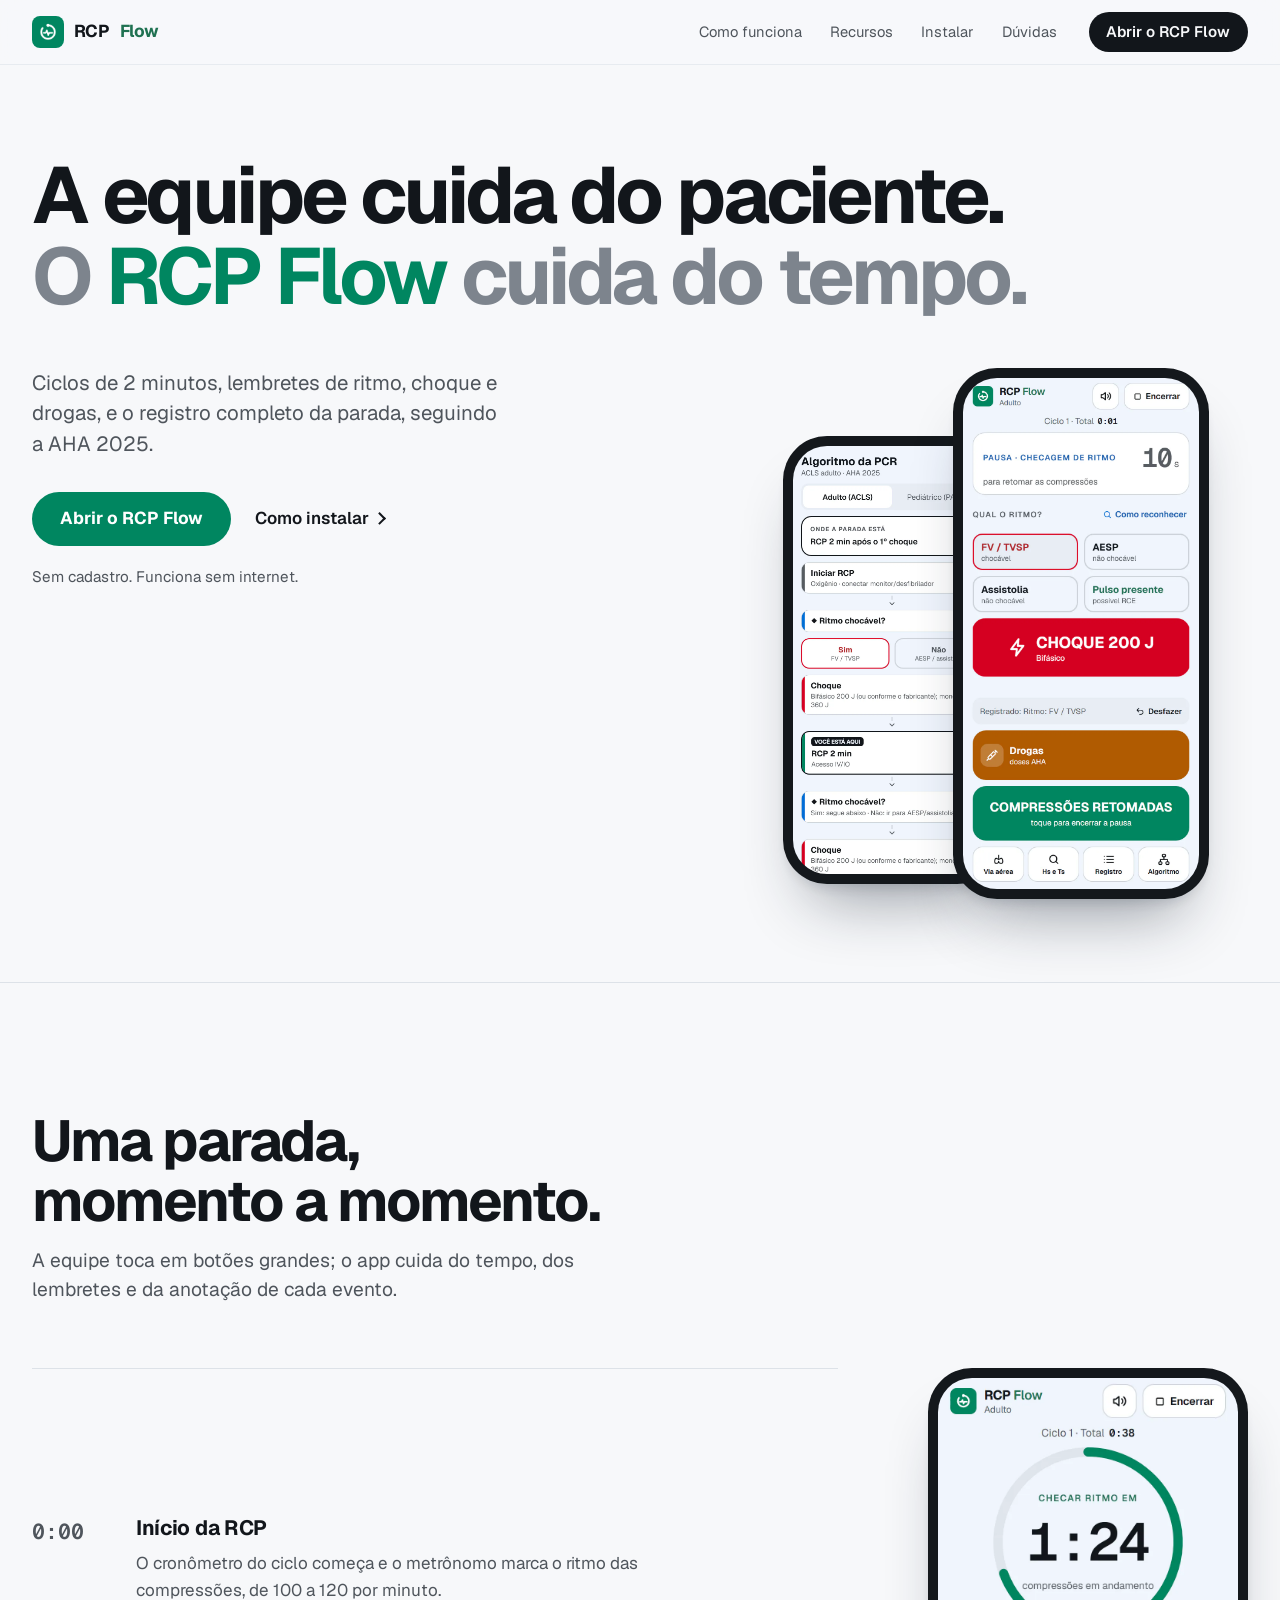
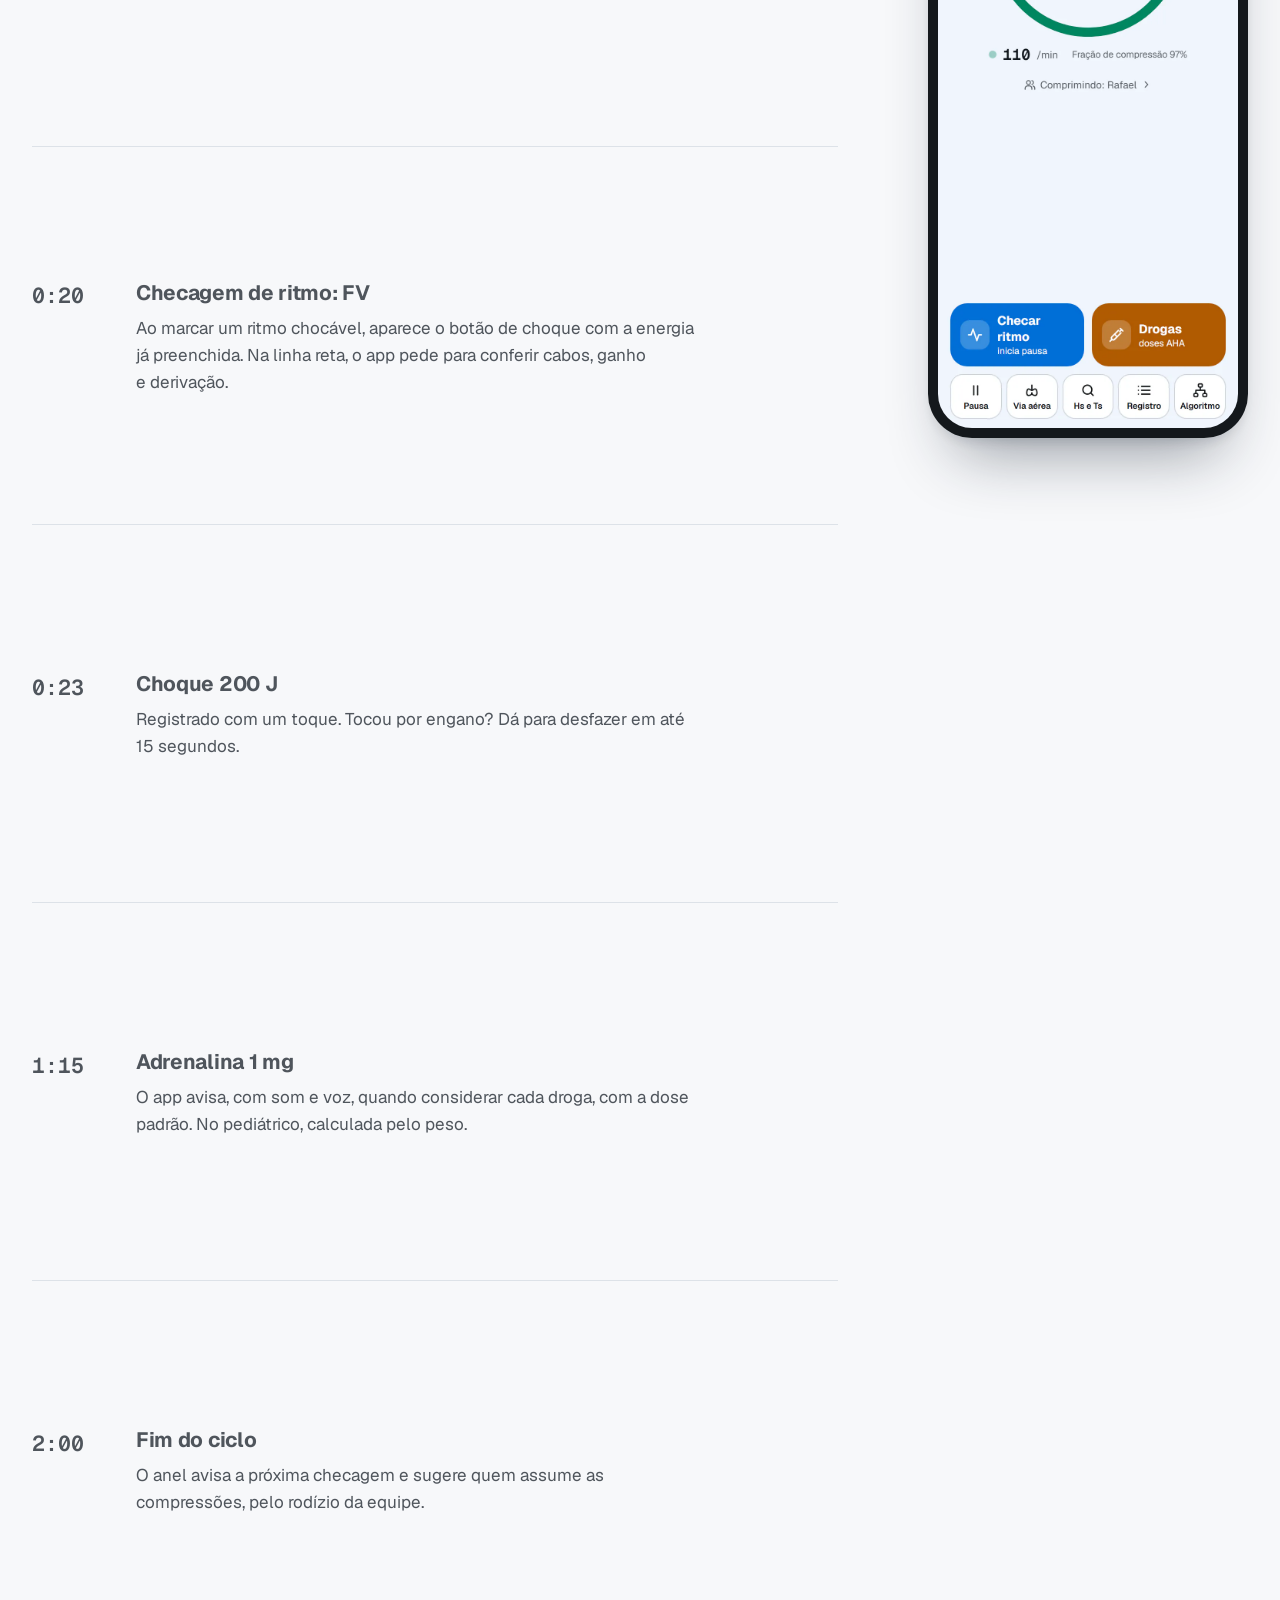
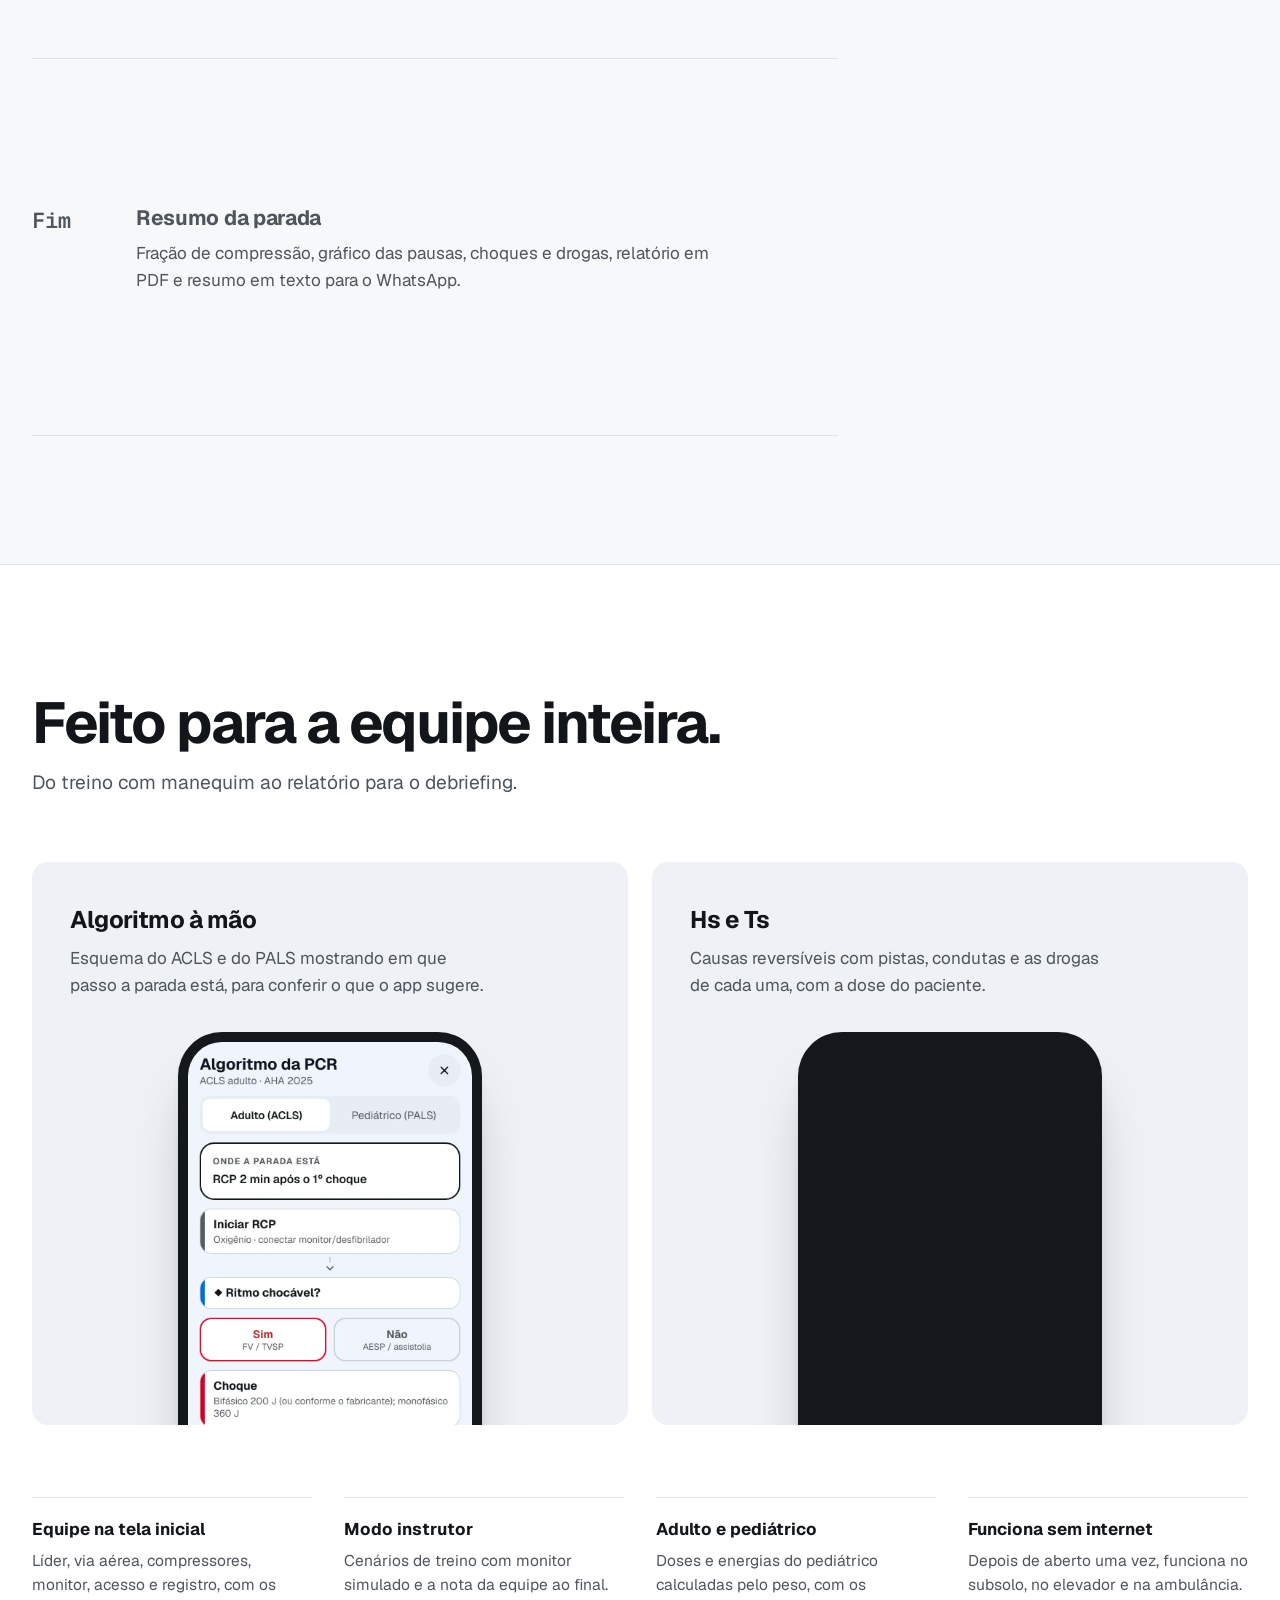
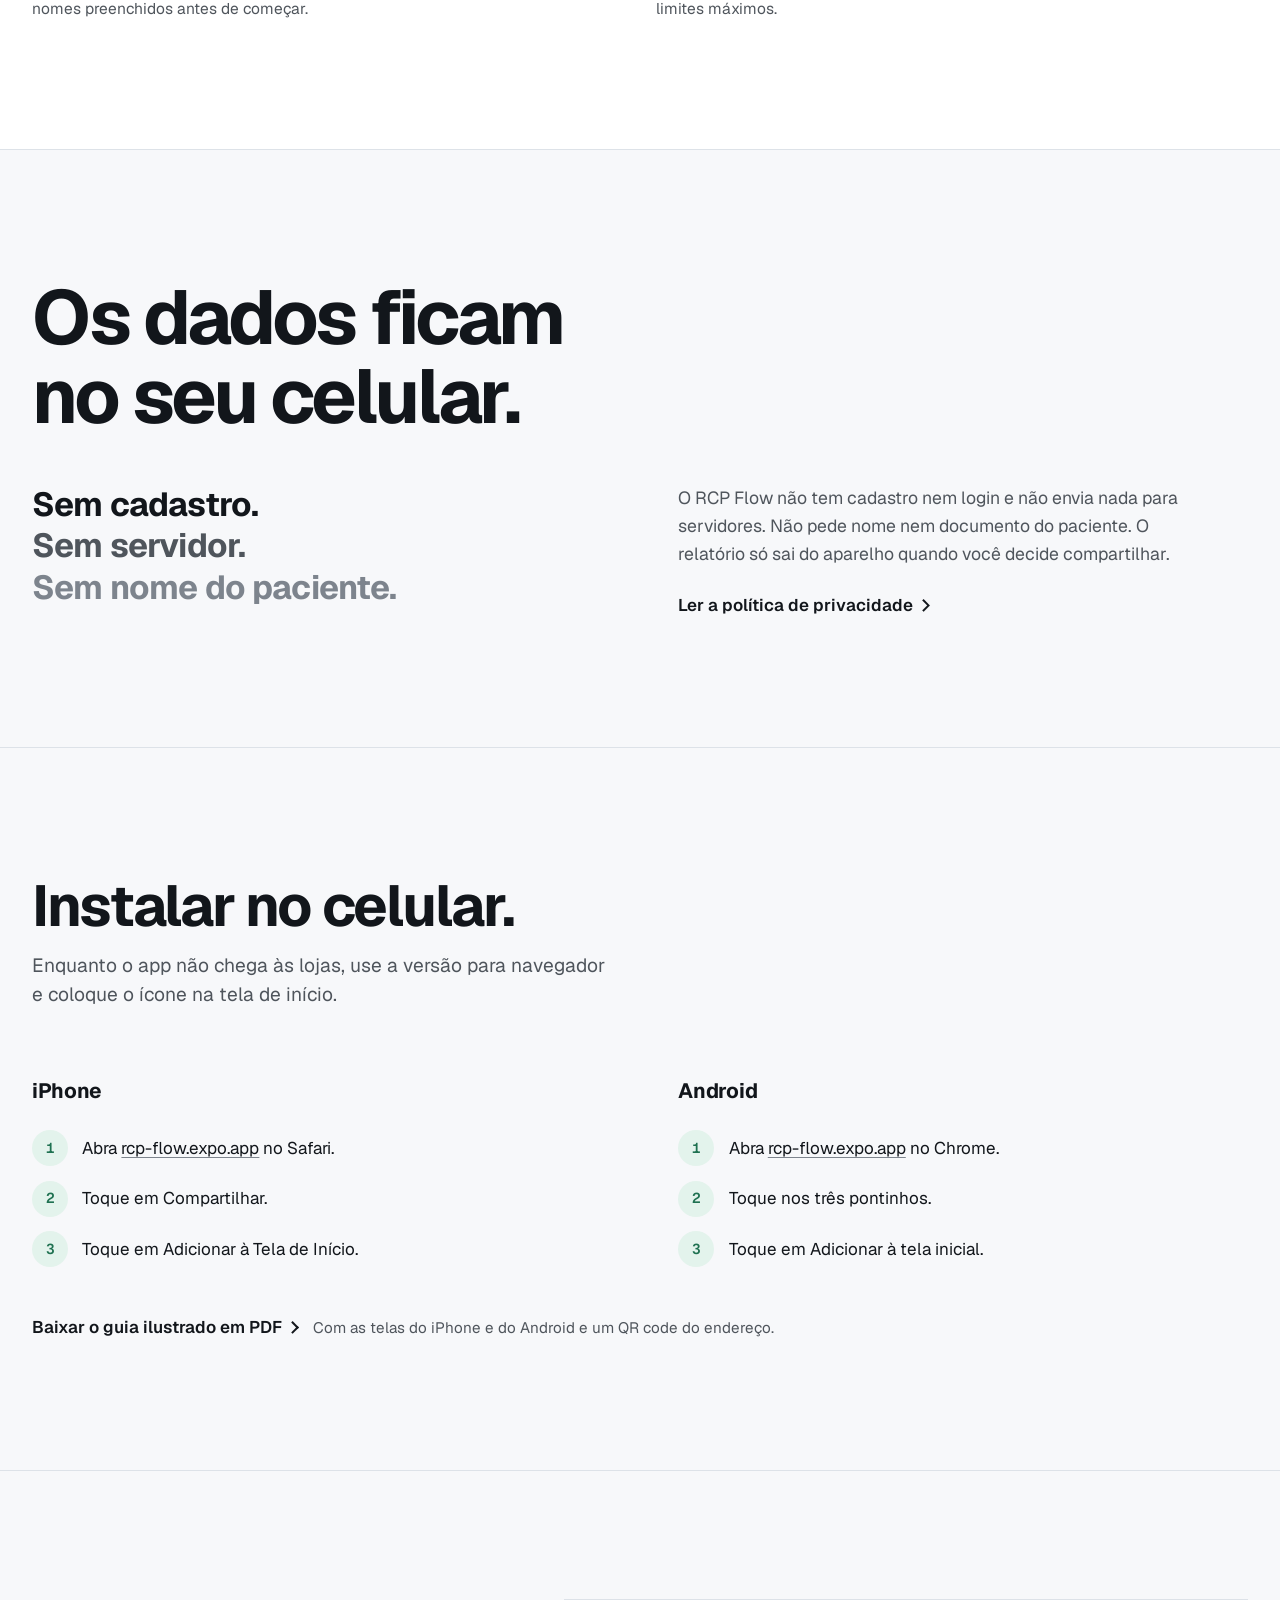
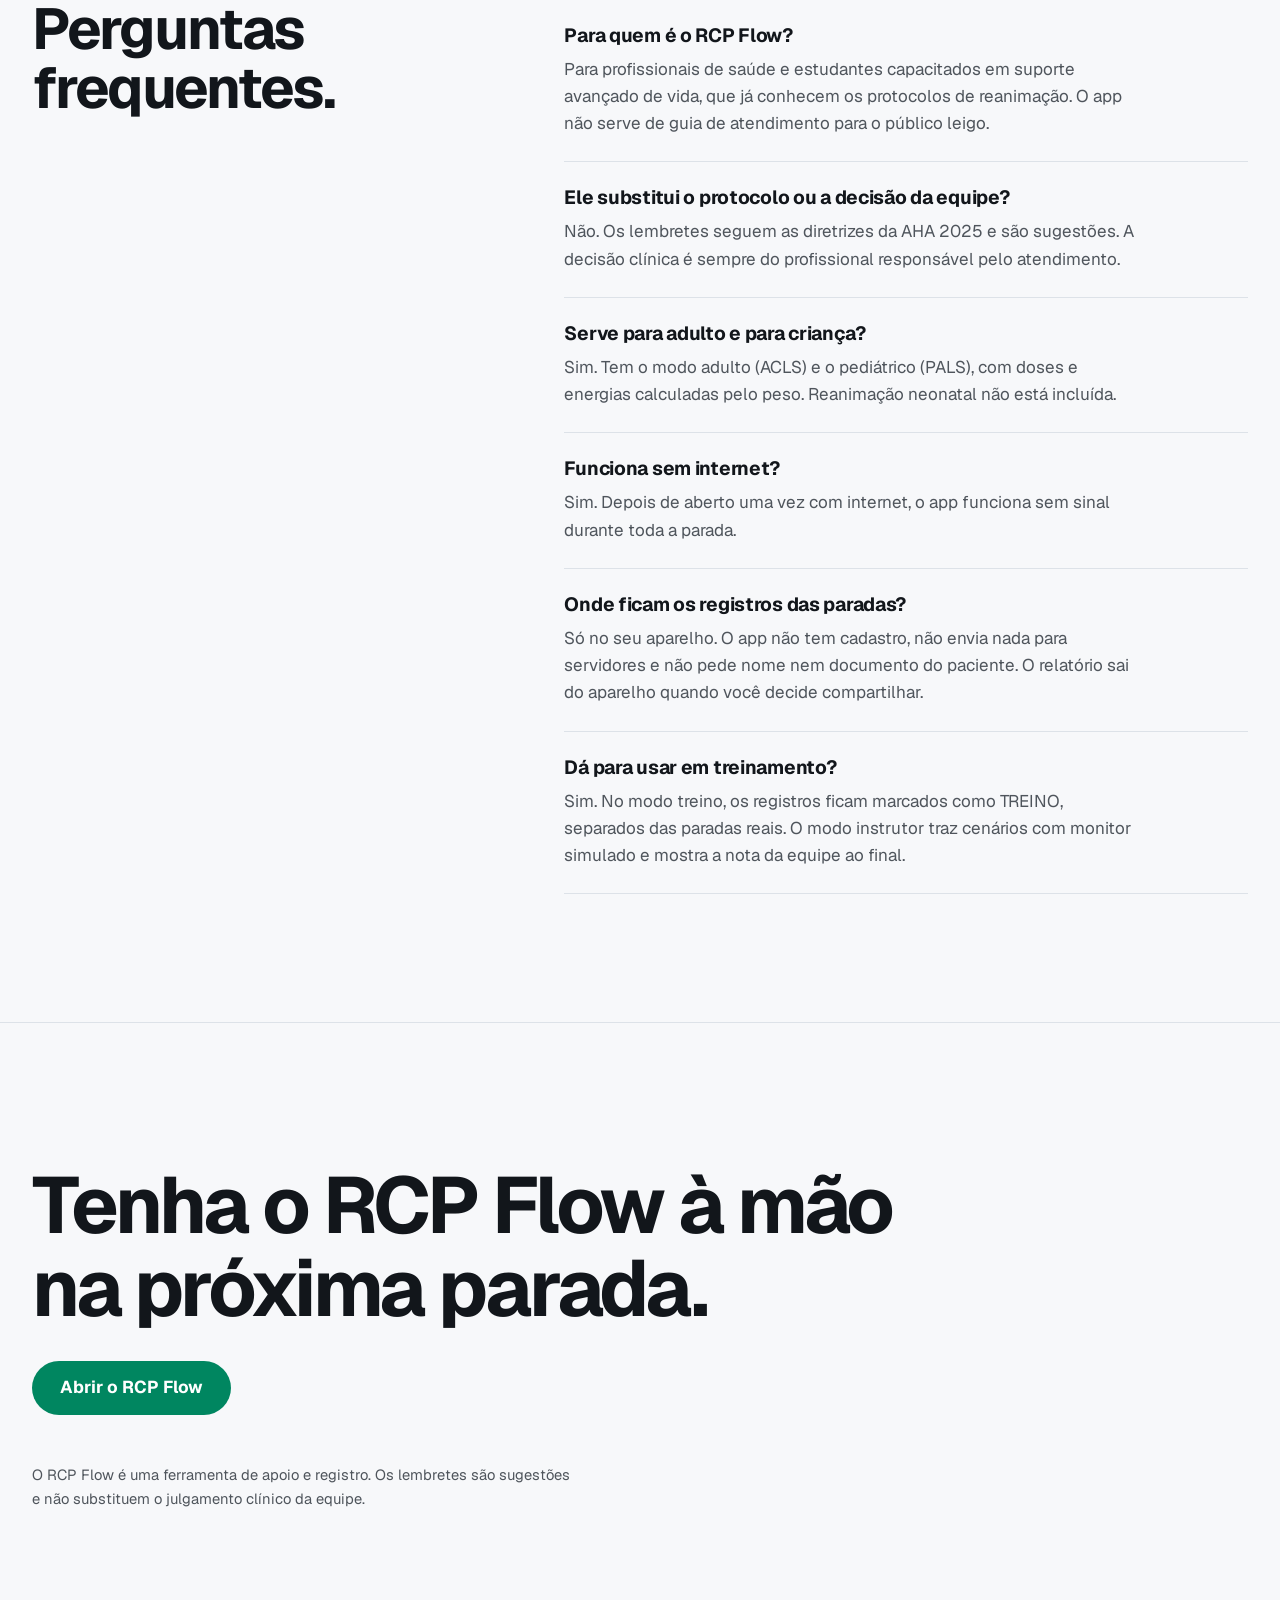
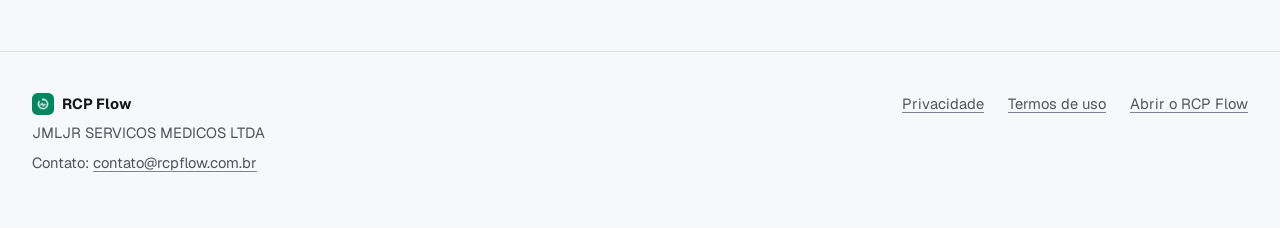
==== commit a0984104: "Perguntas frequentes e linha sob o botão da abertura Co-Authored-By: Claude Opus 5.5 <noreply@anthro" ====
--- a/index.html
+++ b/index.html
@@ -36,6 +36,7 @@
       <a href="#como-funciona">Como funciona</a>
       <a href="#recursos">Recursos</a>
       <a href="#instalar">Instalar</a>
+      <a href="#duvidas">Dúvidas</a>
     </nav>
     <a class="pill pill-ink" href="https://rcp-flow.expo.app">Abrir o RCP Flow</a>
   </div>
@@ -55,6 +56,7 @@
             <a class="pill pill-green pill-lg" href="https://rcp-flow.expo.app">Abrir o RCP Flow</a>
             <a class="more" href="#instalar">Como instalar</a>
           </div>
+          <p class="hero-note">Sem cadastro. Funciona sem internet.</p>
         </div>
         <div class="hero-phones" aria-hidden="true">
           <div class="device device-back">
@@ -205,6 +207,20 @@
     </div>
   </section>
 
+  <section class="faq" id="duvidas" aria-labelledby="t-faq">
+    <div class="wrap faq-grid">
+      <h2 id="t-faq">Perguntas frequentes.</h2>
+      <dl class="qa">
+        <div><dt>Para quem é o RCP Flow?</dt><dd>Para profissionais de saúde e estudantes capacitados em suporte avançado de vida, que já conhecem os protocolos de reanimação. O app não serve de guia de atendimento para o público leigo.</dd></div>
+        <div><dt>Ele substitui o protocolo ou a decisão da equipe?</dt><dd>Não. Os lembretes seguem as diretrizes da AHA 2025 e são sugestões. A decisão clínica é sempre do profissional responsável pelo atendimento.</dd></div>
+        <div><dt>Serve para adulto e para criança?</dt><dd>Sim. Tem o modo adulto (ACLS) e o pediátrico (PALS), com doses e energias calculadas pelo peso. Reanimação neonatal não está incluída.</dd></div>
+        <div><dt>Funciona sem internet?</dt><dd>Sim. Depois de aberto uma vez com internet, o app funciona sem sinal durante toda a parada.</dd></div>
+        <div><dt>Onde ficam os registros das paradas?</dt><dd>Só no seu aparelho. O app não tem cadastro, não envia nada para servidores e não pede nome nem documento do paciente. O relatório sai do aparelho quando você decide compartilhar.</dd></div>
+        <div><dt>Dá para usar em treinamento?</dt><dd>Sim. No modo treino, os registros ficam marcados como TREINO, separados das paradas reais. O modo instrutor traz cenários com monitor simulado e mostra a nota da equipe ao final.</dd></div>
+      </dl>
+    </div>
+  </section>
+
   <section class="close" aria-labelledby="t-close">
     <div class="wrap">
       <h2 id="t-close">Tenha o <span translate="no">RCP&nbsp;Flow</span> à&nbsp;mão na próxima parada.</h2>
--- a/styles.css
+++ b/styles.css
@@ -123,6 +123,7 @@
 .hero-body { display: grid; grid-template-columns: minmax(0, 0.9fr) minmax(0, 1.1fr); gap: 2rem; align-items: start; margin-top: clamp(2rem, 4vw, 3.25rem); }
 .hero-copy p { margin: 0 0 2rem; font-size: clamp(1.1rem, 1.6vw, 1.3rem); line-height: 1.5; color: var(--ink-2); max-width: 30rem; }
 .actions { display: flex; flex-wrap: wrap; align-items: center; gap: 1.5rem; }
+.hero-copy .hero-note { margin: 1.25rem 0 0; font-size: 0.95rem; line-height: 1.5; }
 .hero-phones { position: relative; height: clamp(24rem, 38vw, 33rem); }
 .hero-phones .device { position: absolute; width: clamp(12rem, 20vw, 17.5rem); }
 .device-front { right: 6%; top: 0; z-index: 2; }
@@ -210,6 +211,16 @@
 }
 .guide { margin: 2.5rem 0 0; display: flex; flex-wrap: wrap; align-items: baseline; gap: 0.4rem 1rem; color: var(--ink-2); }
 .guide span { font-size: 0.95rem; }
+
+/* Perguntas frequentes: título à esquerda, perguntas todas abertas à direita (sem sanfona) */
+.faq { border-top: 1px solid var(--line); }
+.faq-grid { display: grid; grid-template-columns: minmax(0, 0.8fr) minmax(0, 1.2fr); gap: clamp(2rem, 6vw, 6rem); align-items: start; }
+.faq h2 { position: sticky; top: 6.5rem; margin: 0; max-width: 10ch; }
+.qa { margin: 0; }
+.qa div { padding-block: 1.5rem; border-top: 1px solid var(--line); }
+.qa div:last-child { border-bottom: 1px solid var(--line); }
+.qa dt { font-weight: 700; font-size: 1.2rem; letter-spacing: -0.015em; line-height: 1.3; }
+.qa dd { margin: 0.45rem 0 0; color: var(--ink-2); max-width: var(--measure); }
 
 /* Fecho */
 .close { padding-block: clamp(5rem, 11vw, 9rem); border-top: 1px solid var(--line); }
@@ -272,7 +283,9 @@
   .moment-shot .device { width: min(16.5rem, 76%); margin-inline: auto; }
   .stages { grid-template-columns: minmax(0, 1fr); }
   .stage { height: 30rem; }
-  .also, .privacy-body, .platforms, footer .wrap { grid-template-columns: minmax(0, 1fr); }
+  .also, .privacy-body, .platforms, .faq-grid, footer .wrap { grid-template-columns: minmax(0, 1fr); }
+  .faq h2 { position: static; max-width: 18ch; }
+  .faq-grid { gap: 2rem; }
 }
 @media (max-width: 26rem) {
   .brand { font-size: 1rem; }
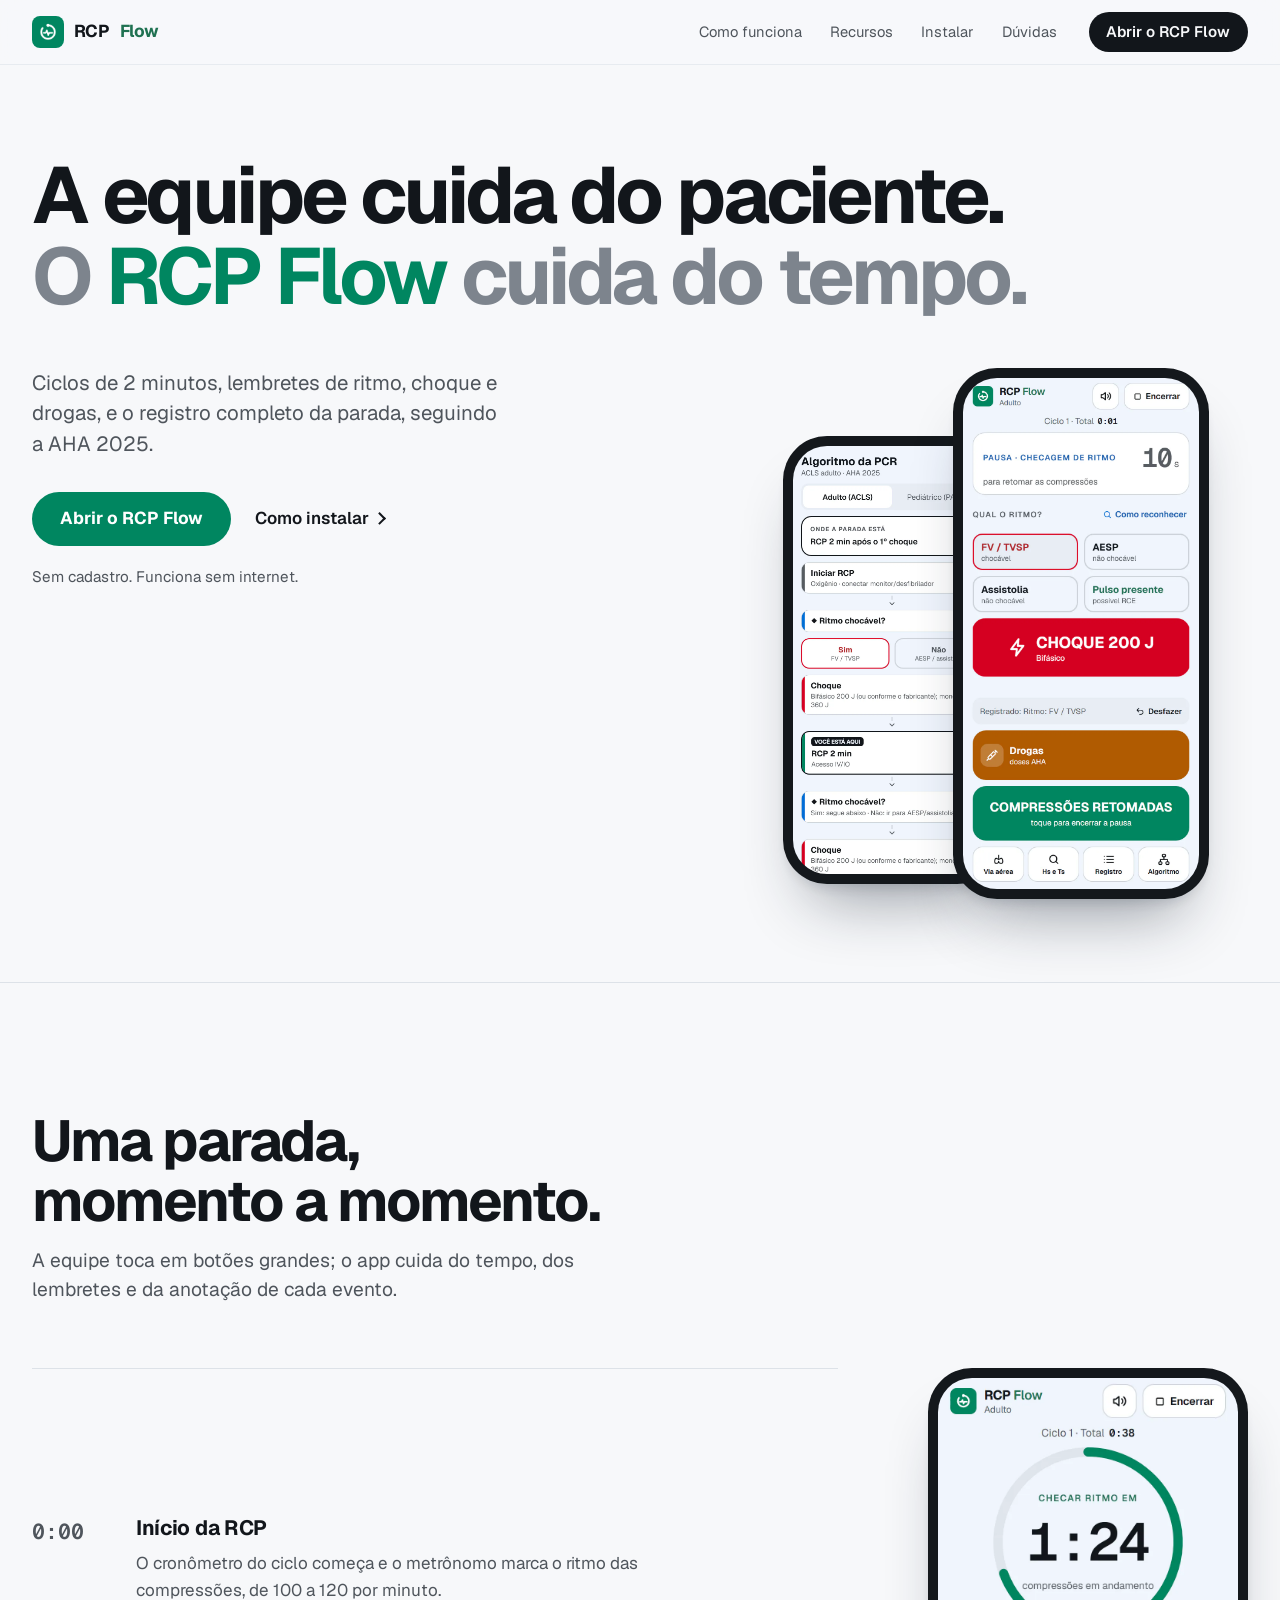
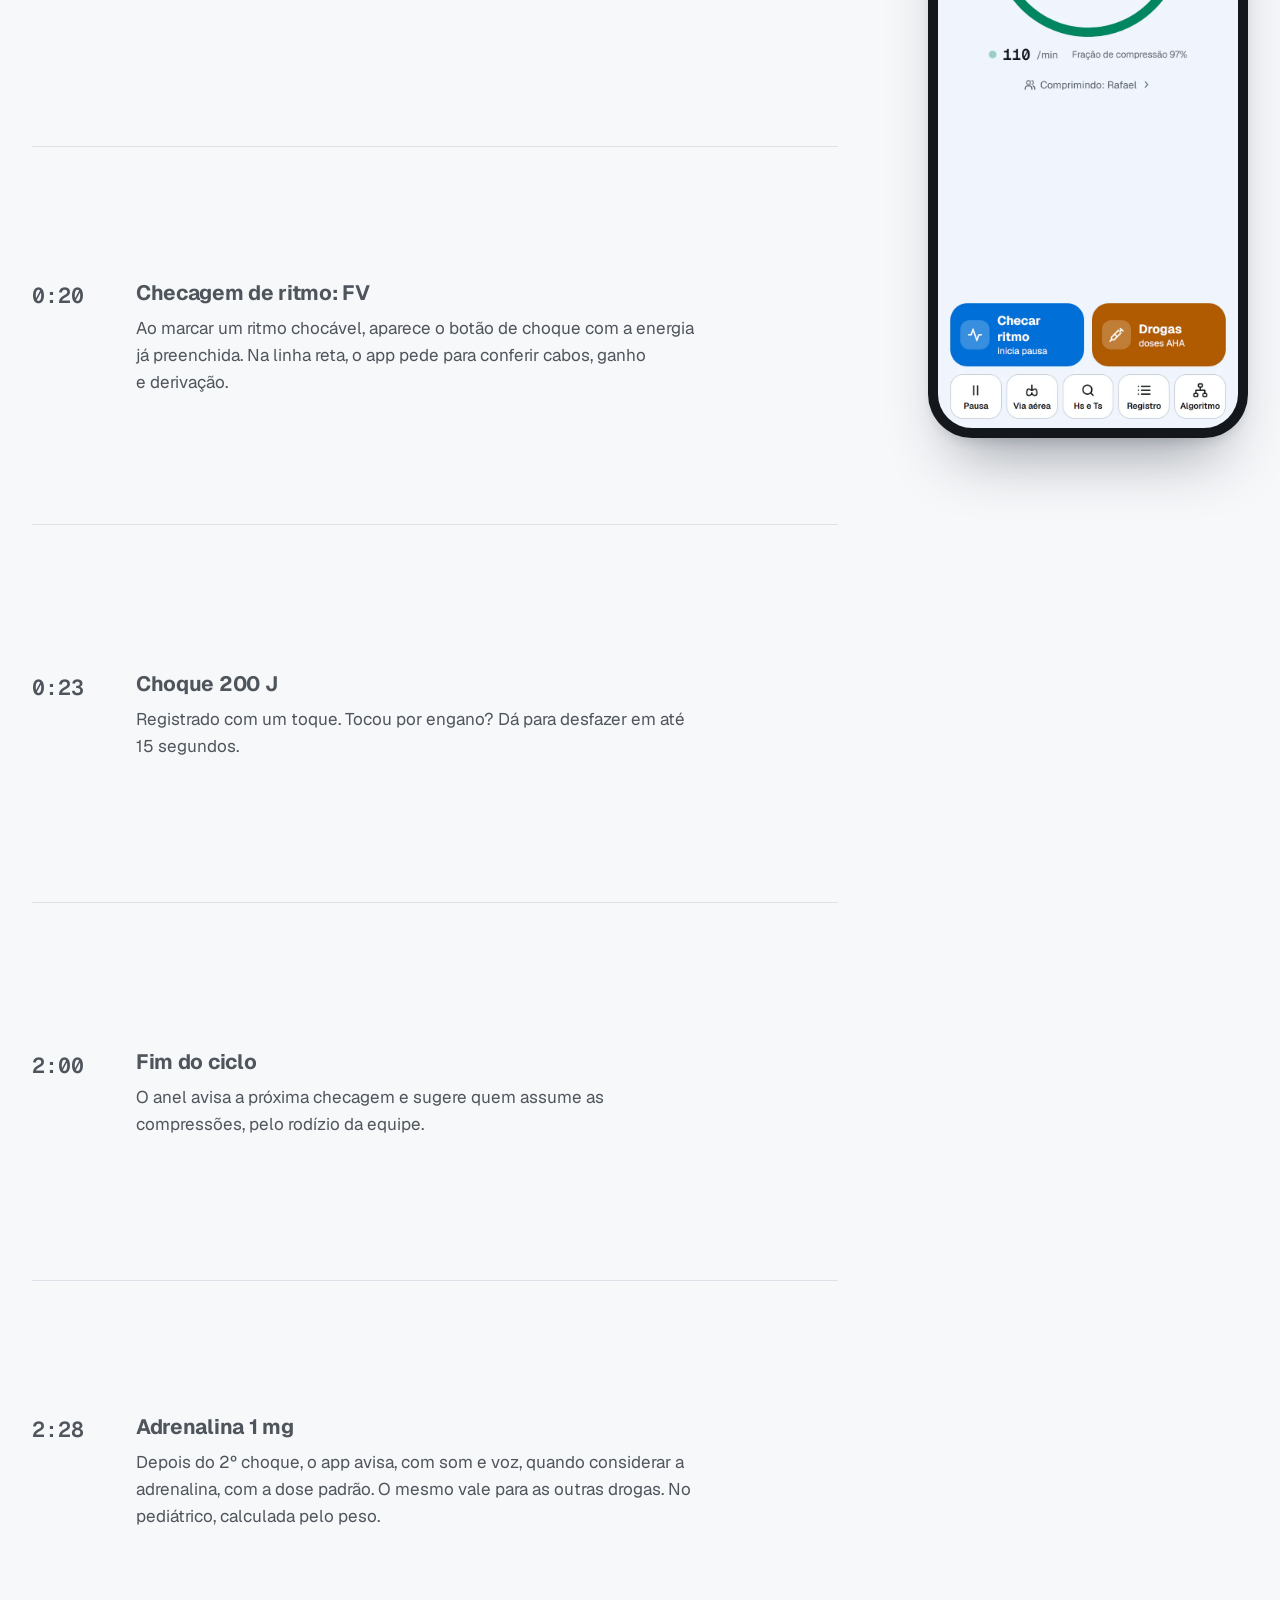
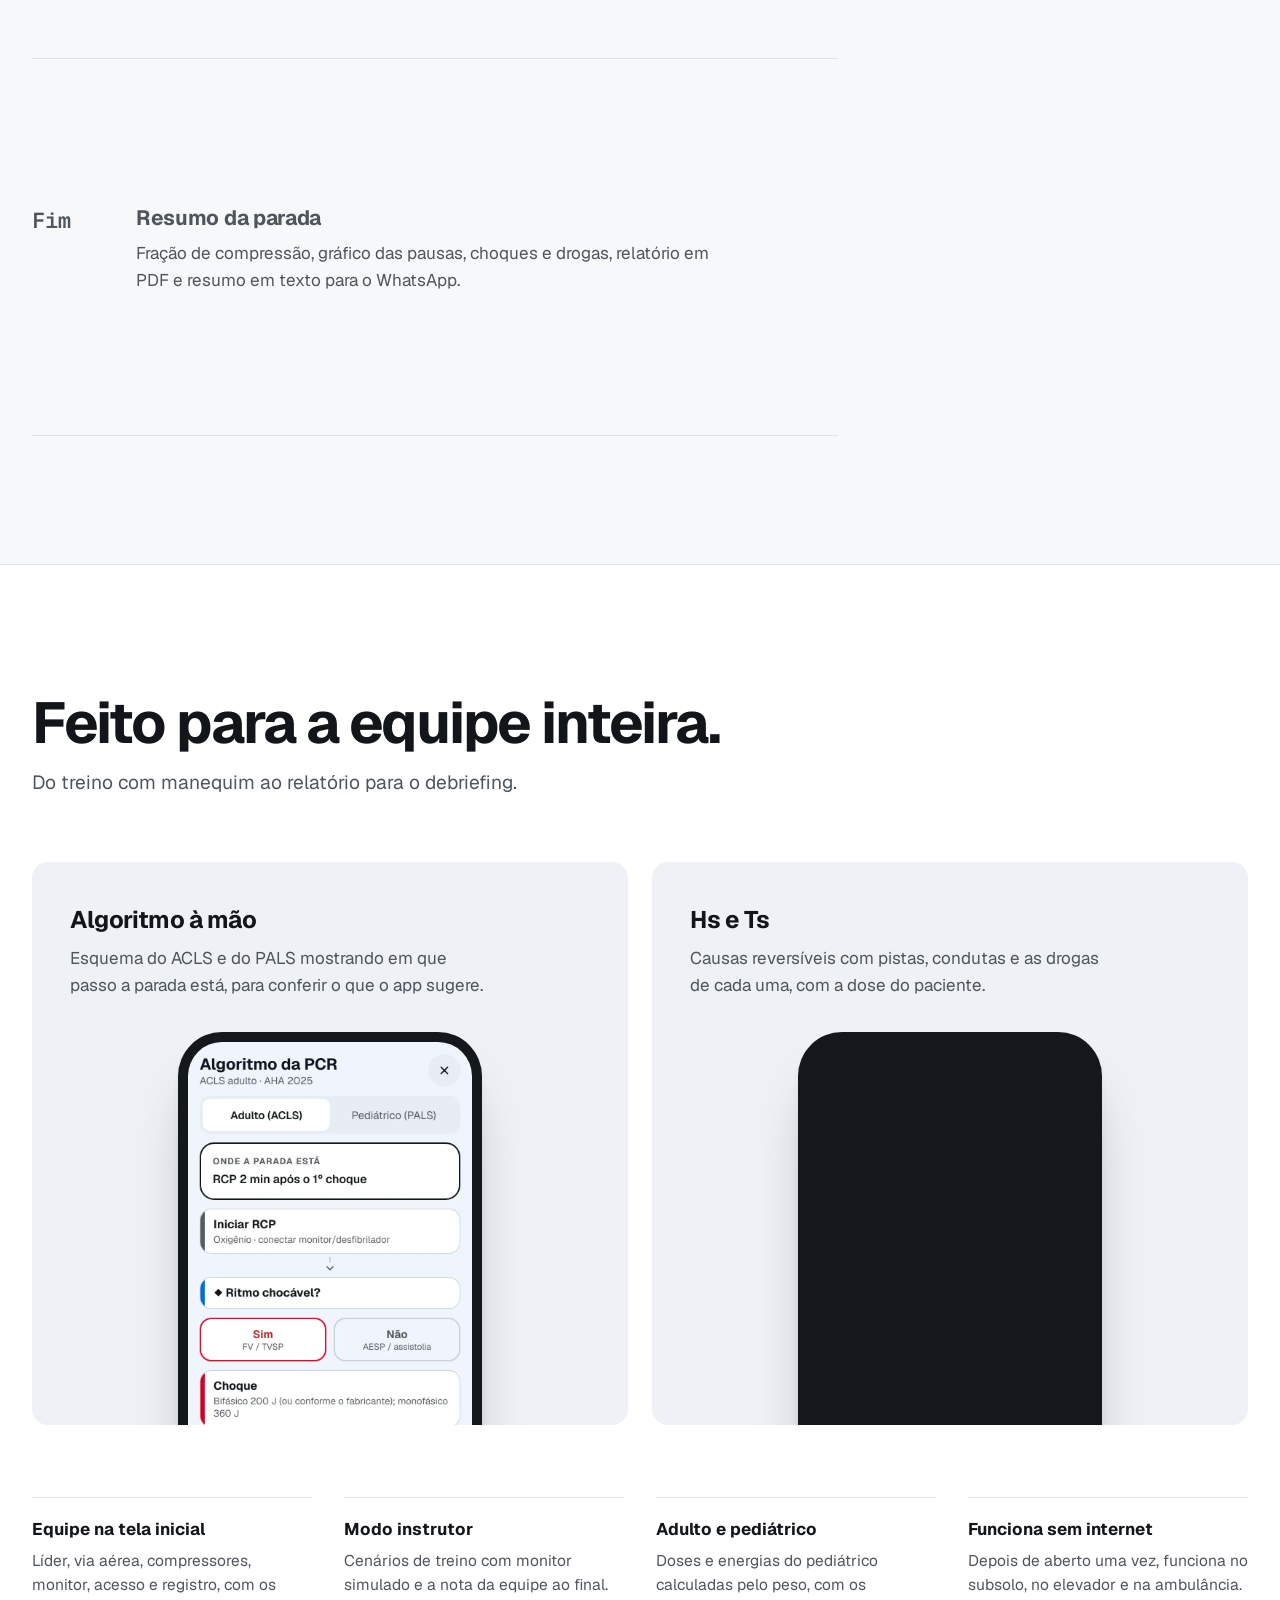
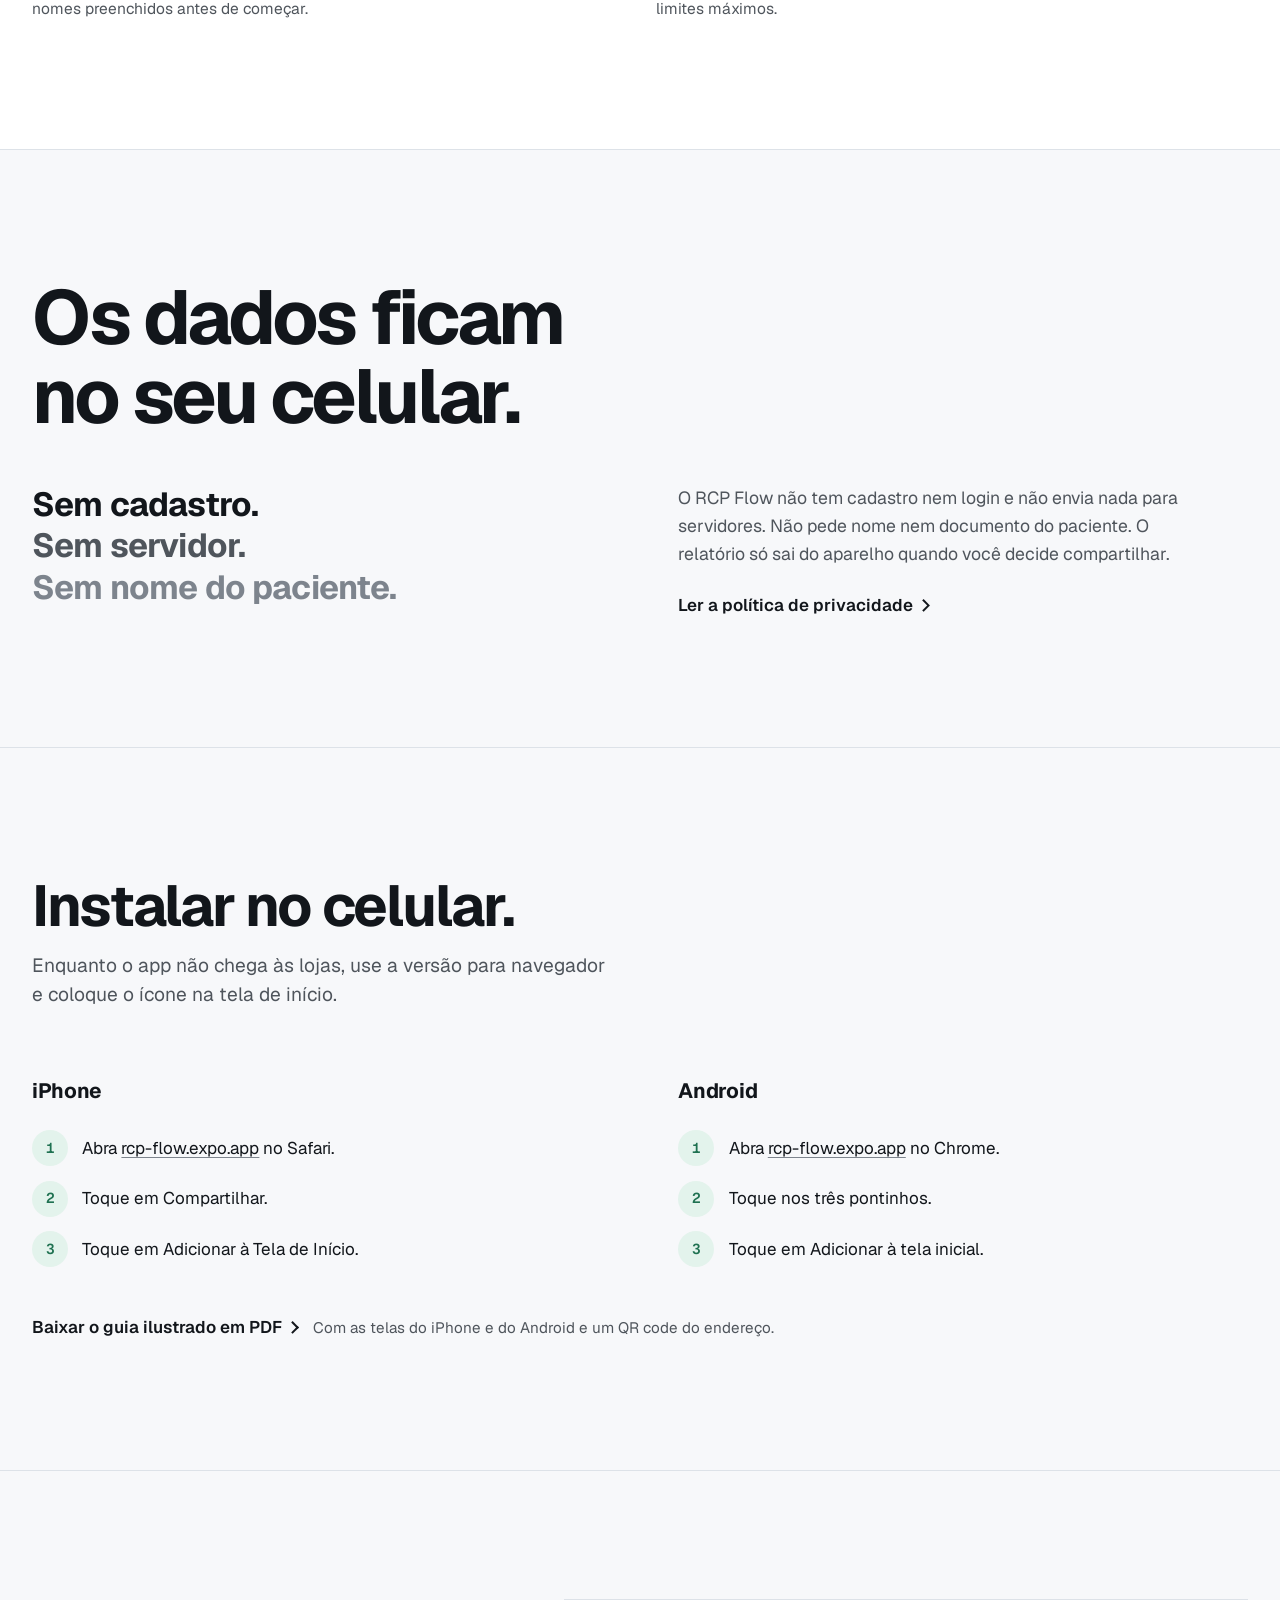
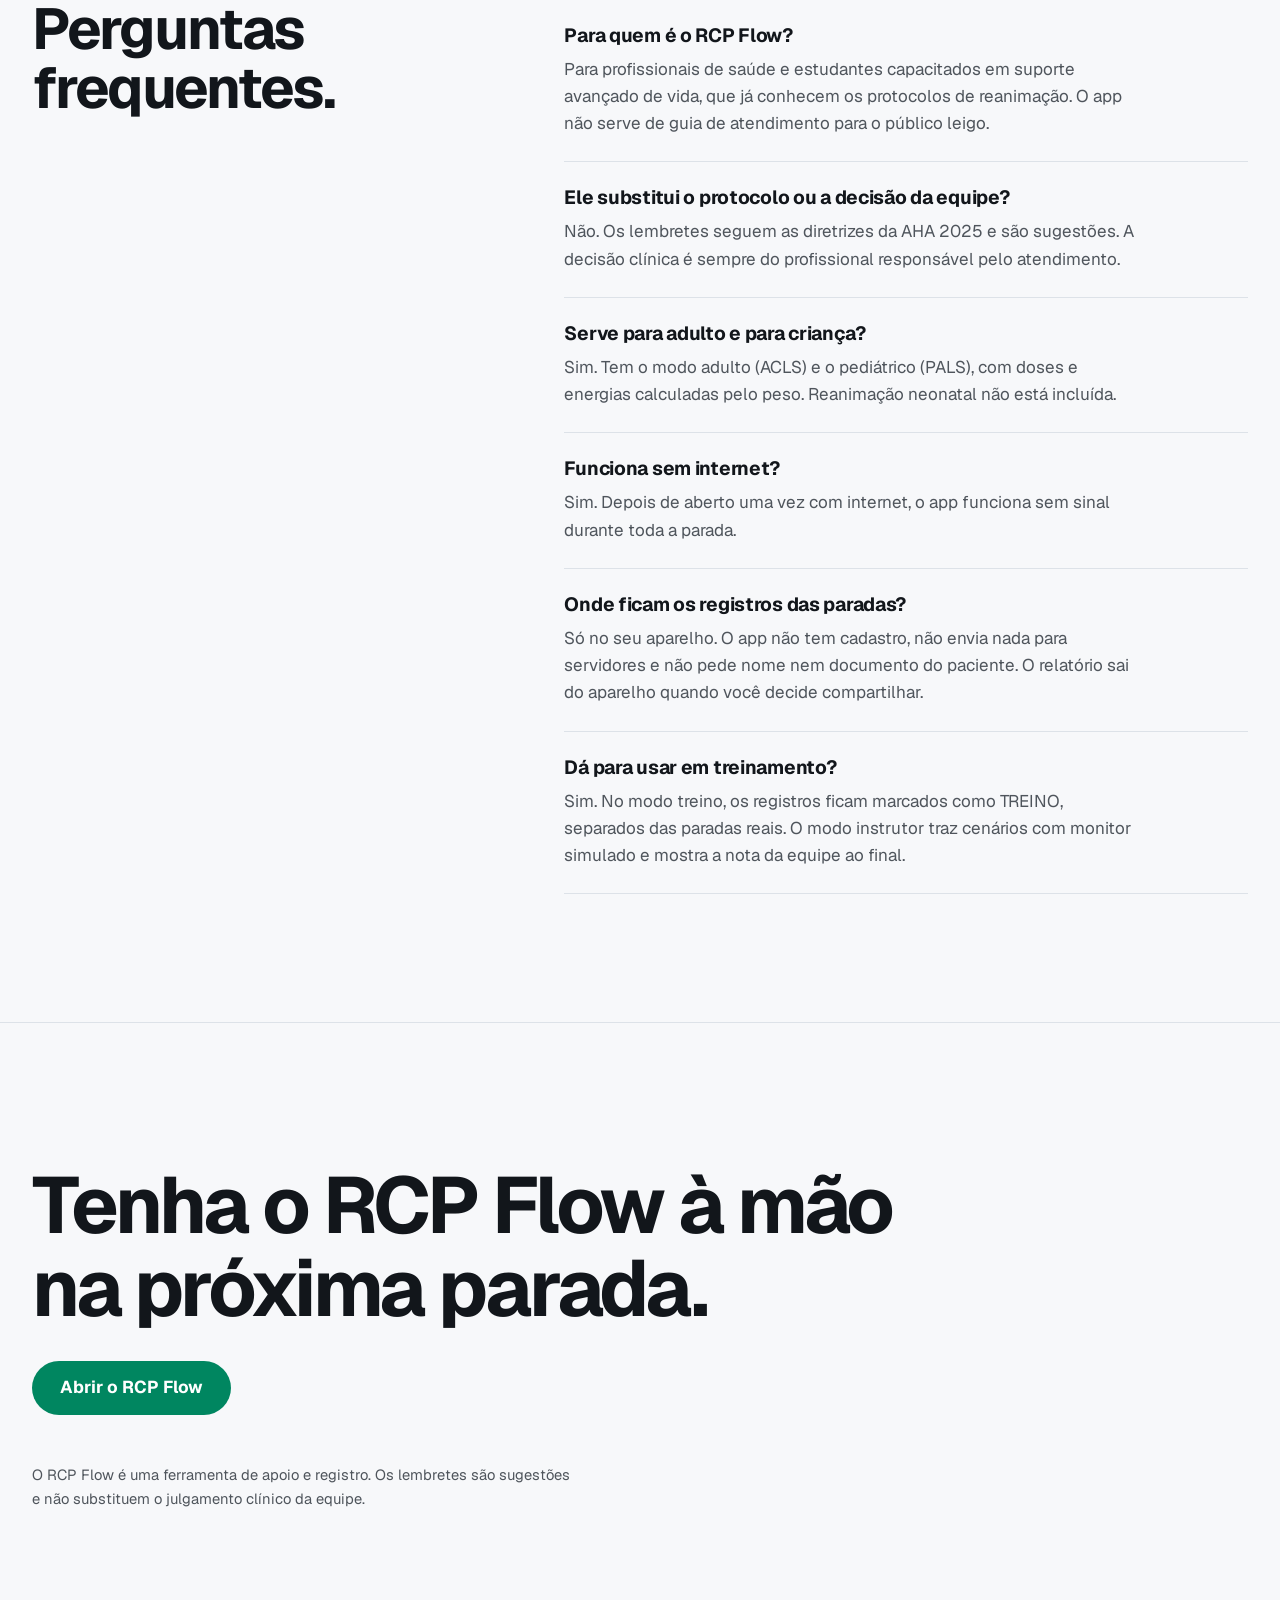
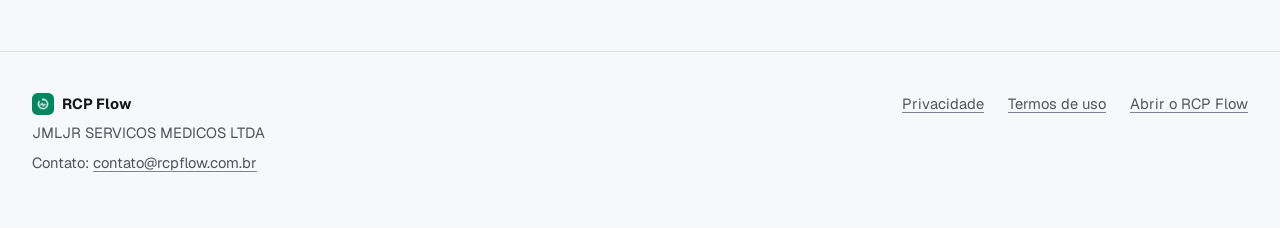
==== commit bf6382bb: "Adrenalina na linha do tempo após o 2º choque (ACLS) e README atualizado Co-Authored-By: Claude Opus" ====
--- a/index.html
+++ b/index.html
@@ -89,8 +89,8 @@
           <li data-shot="0"><time class="mono">0:00</time><h3>Início da RCP</h3><p>O cronômetro do ciclo começa e o metrônomo marca o ritmo das compressões, de 100 a 120 por minuto.</p><div class="moment-shot"><div class="device"><picture><source srcset="img/parada-dark.webp" type="image/webp" media="(prefers-color-scheme: dark)"><source srcset="img/parada-dark.png" media="(prefers-color-scheme: dark)"><source srcset="img/parada-light.webp" type="image/webp"><img src="img/parada-light.png" width="780" height="1688" loading="lazy" alt="Tela da parada: anel do ciclo com 1:24 para checar o ritmo e metrônomo em 110 por minuto"></picture></div></div></li>
           <li data-shot="1" class="rhythm"><time class="mono">0:20</time><h3>Checagem de ritmo: FV</h3><p>Ao marcar um ritmo chocável, aparece o botão de choque com a energia já preenchida. Na linha reta, o app pede para conferir cabos, ganho e derivação.</p><div class="moment-shot"><div class="device"><picture><source srcset="img/checagem-dark.webp" type="image/webp" media="(prefers-color-scheme: dark)"><source srcset="img/checagem-dark.png" media="(prefers-color-scheme: dark)"><source srcset="img/checagem-light.webp" type="image/webp"><img src="img/checagem-light.png" width="780" height="1688" loading="lazy" alt="Checagem de ritmo com FV/TVSP marcada e o botão vermelho de choque 200 J"></picture></div></div></li>
           <li data-shot="1" class="shock"><time class="mono">0:23</time><h3>Choque 200 J</h3><p>Registrado com um toque. Tocou por engano? Dá para desfazer em até 15 segundos.</p></li>
-          <li data-shot="2" class="drug"><time class="mono">1:15</time><h3>Adrenalina 1 mg</h3><p>O app avisa, com som e voz, quando considerar cada droga, com a dose padrão. No pediátrico, calculada pelo peso.</p><div class="moment-shot"><div class="device"><picture><source srcset="img/drogas-dark.webp" type="image/webp" media="(prefers-color-scheme: dark)"><source srcset="img/drogas-dark.png" media="(prefers-color-scheme: dark)"><source srcset="img/drogas-light.webp" type="image/webp"><img src="img/drogas-light.png" width="780" height="1688" loading="lazy" alt="Sugestão de adrenalina 1 mg com o botão Registrar"></picture></div></div></li>
           <li data-shot="0" class="rhythm"><time class="mono">2:00</time><h3>Fim do ciclo</h3><p>O anel avisa a próxima checagem e sugere quem assume as compressões, pelo rodízio da equipe.</p></li>
+          <li data-shot="2" class="drug"><time class="mono">2:28</time><h3>Adrenalina 1 mg</h3><p>Depois do 2º choque, o app avisa, com som e voz, quando considerar a adrenalina, com a dose padrão. O mesmo vale para as outras drogas. No pediátrico, calculada pelo peso.</p><div class="moment-shot"><div class="device"><picture><source srcset="img/drogas-dark.webp" type="image/webp" media="(prefers-color-scheme: dark)"><source srcset="img/drogas-dark.png" media="(prefers-color-scheme: dark)"><source srcset="img/drogas-light.webp" type="image/webp"><img src="img/drogas-light.png" width="780" height="1688" loading="lazy" alt="Sugestão de adrenalina 1 mg com o botão Registrar"></picture></div></div></li>
           <li data-shot="3" class="end"><time class="mono">Fim</time><h3>Resumo da parada</h3><p>Fração de compressão, gráfico das pausas, choques e drogas, relatório em PDF e resumo em texto para o WhatsApp.</p><div class="moment-shot"><div class="device"><picture><source srcset="img/resumo-dark.webp" type="image/webp" media="(prefers-color-scheme: dark)"><source srcset="img/resumo-dark.png" media="(prefers-color-scheme: dark)"><source srcset="img/resumo-light.webp" type="image/webp"><img src="img/resumo-light.png" width="780" height="1688" loading="lazy" alt="Resumo da parada com fração de compressão, gráfico e equipe"></picture></div></div></li>
         </ol>
         <div class="story-device">
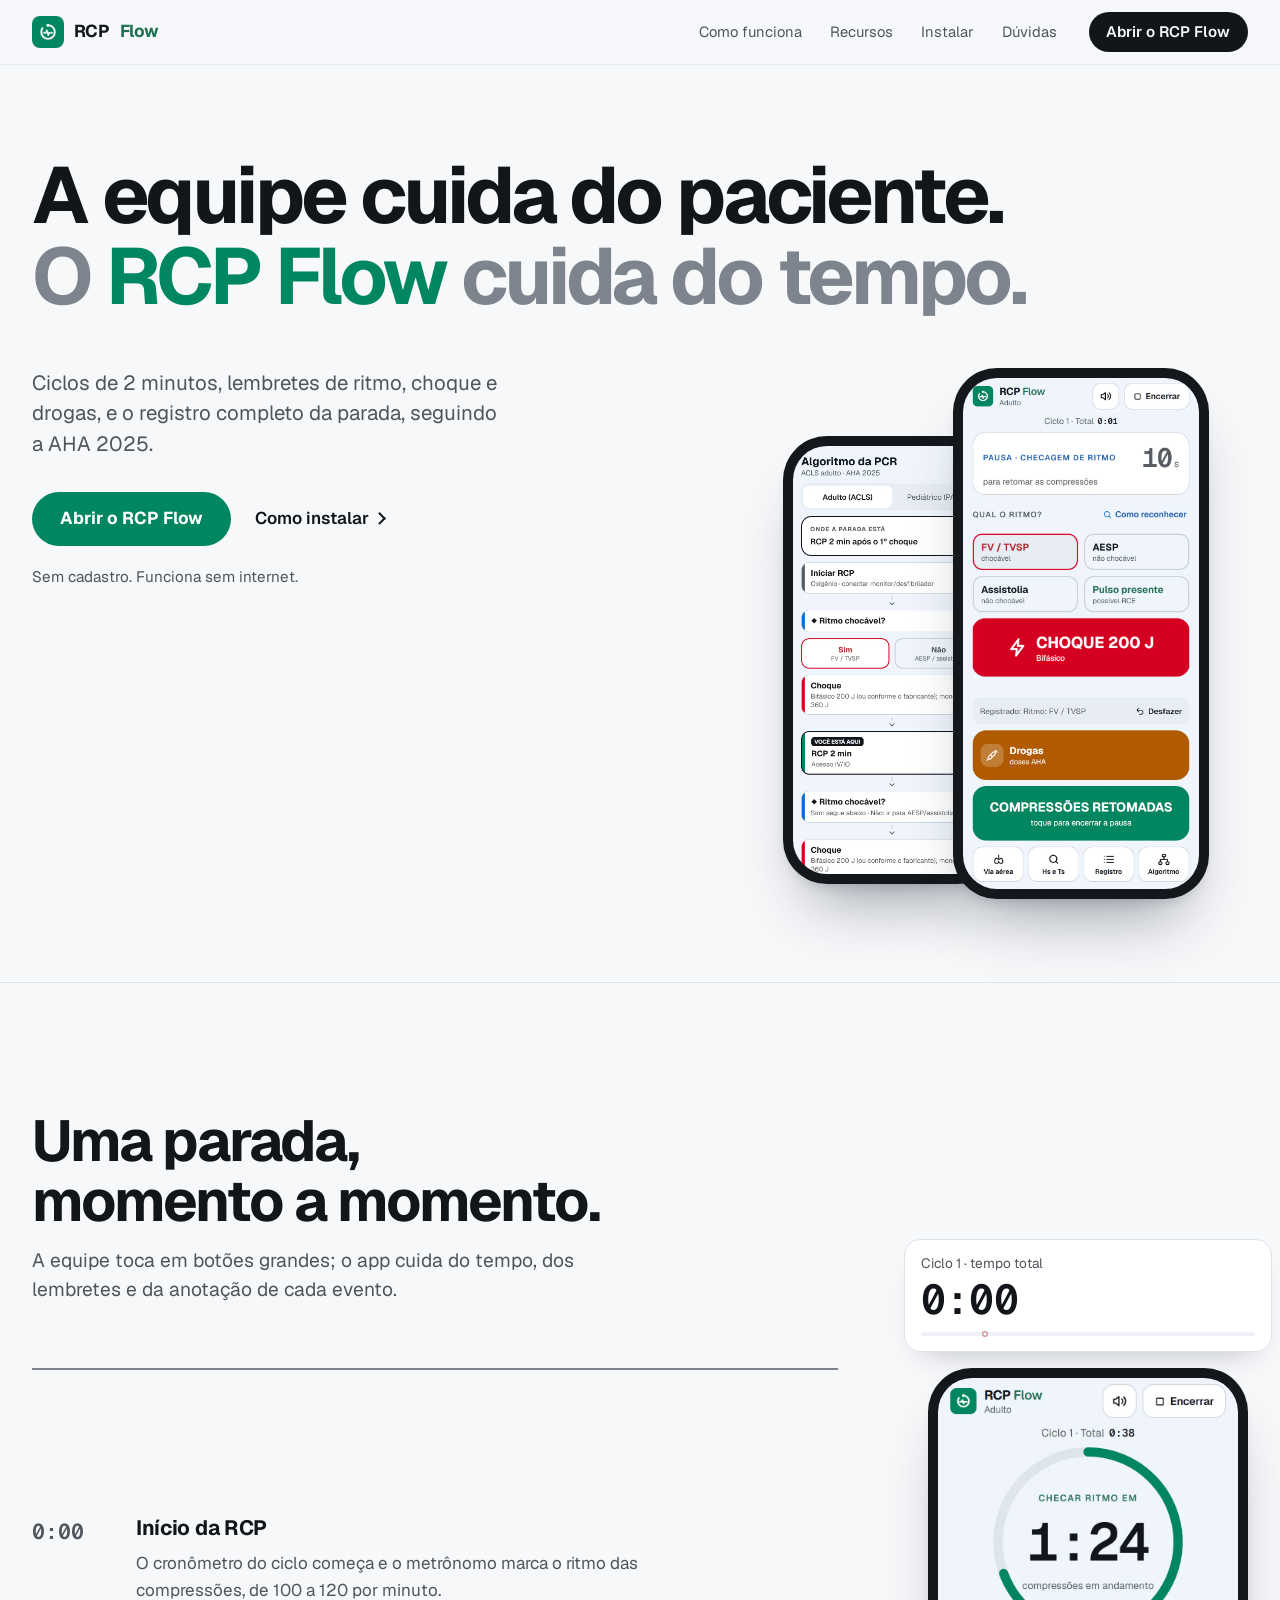
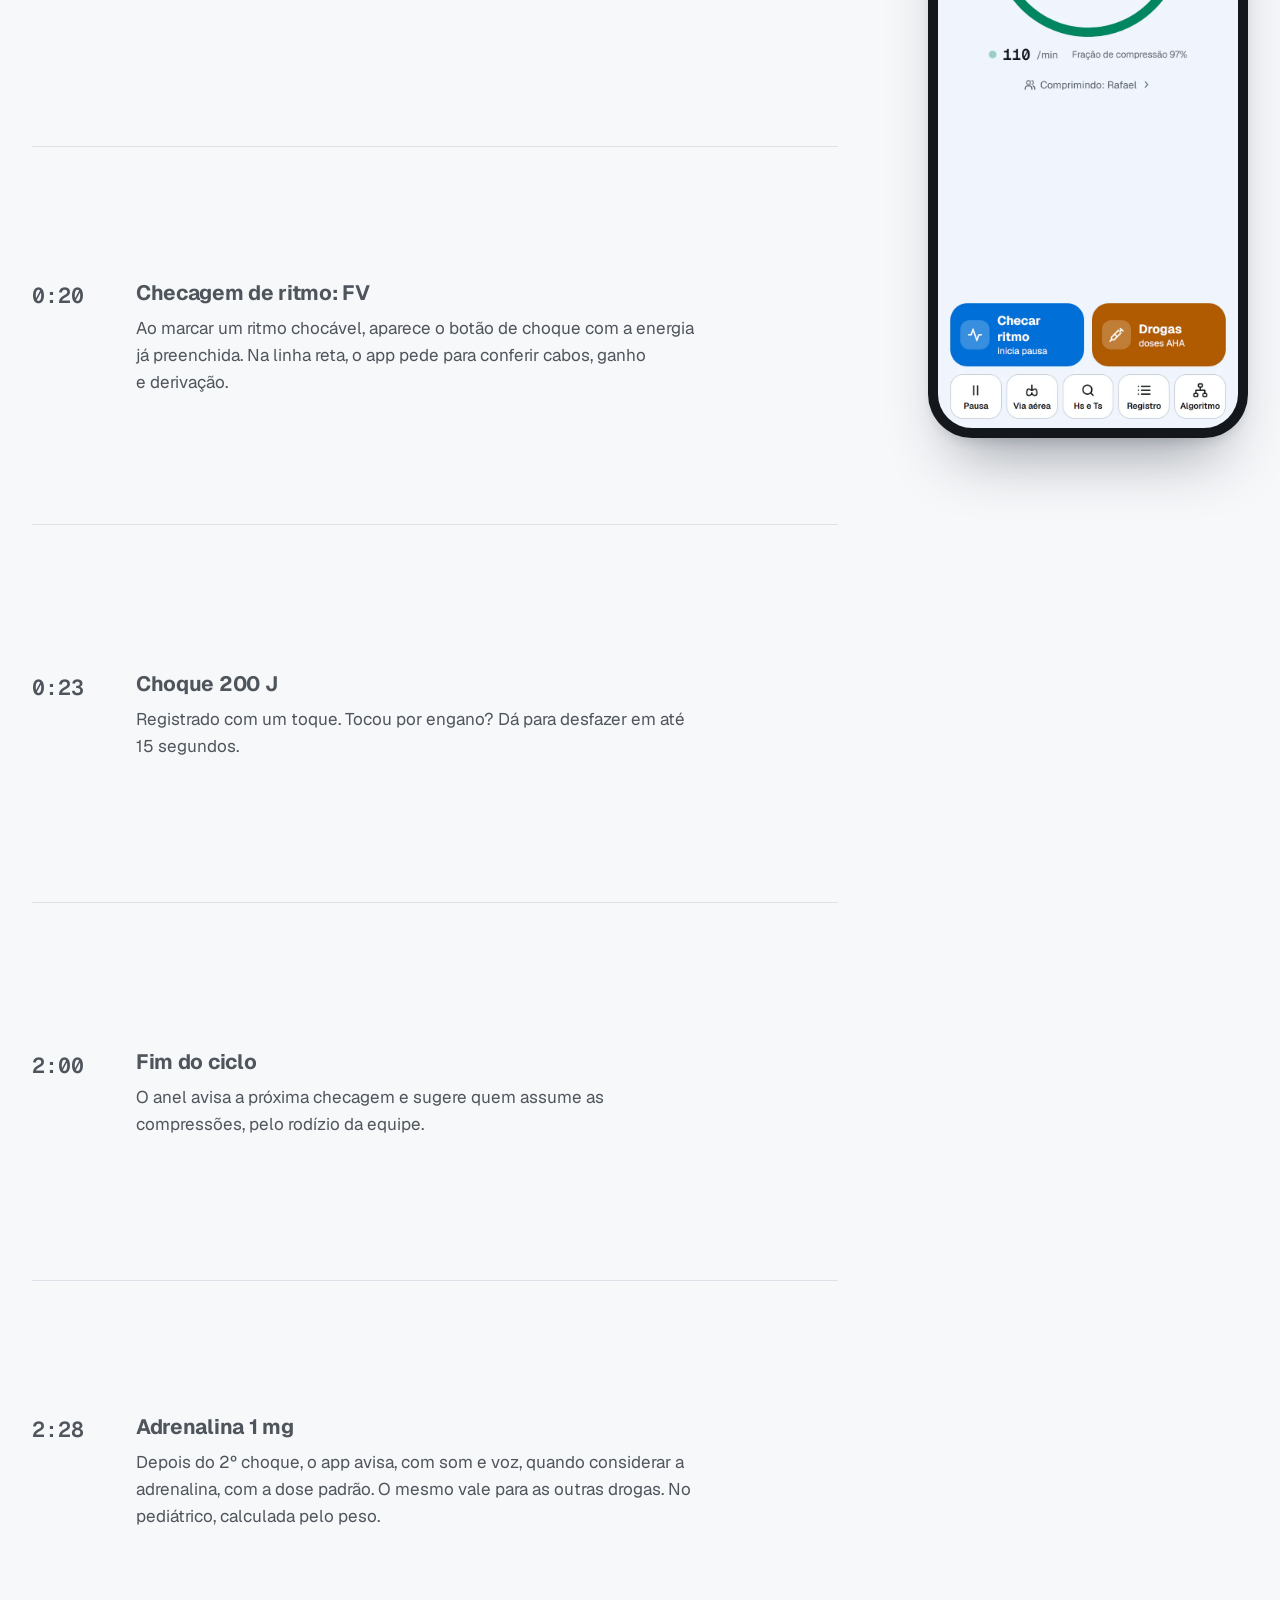
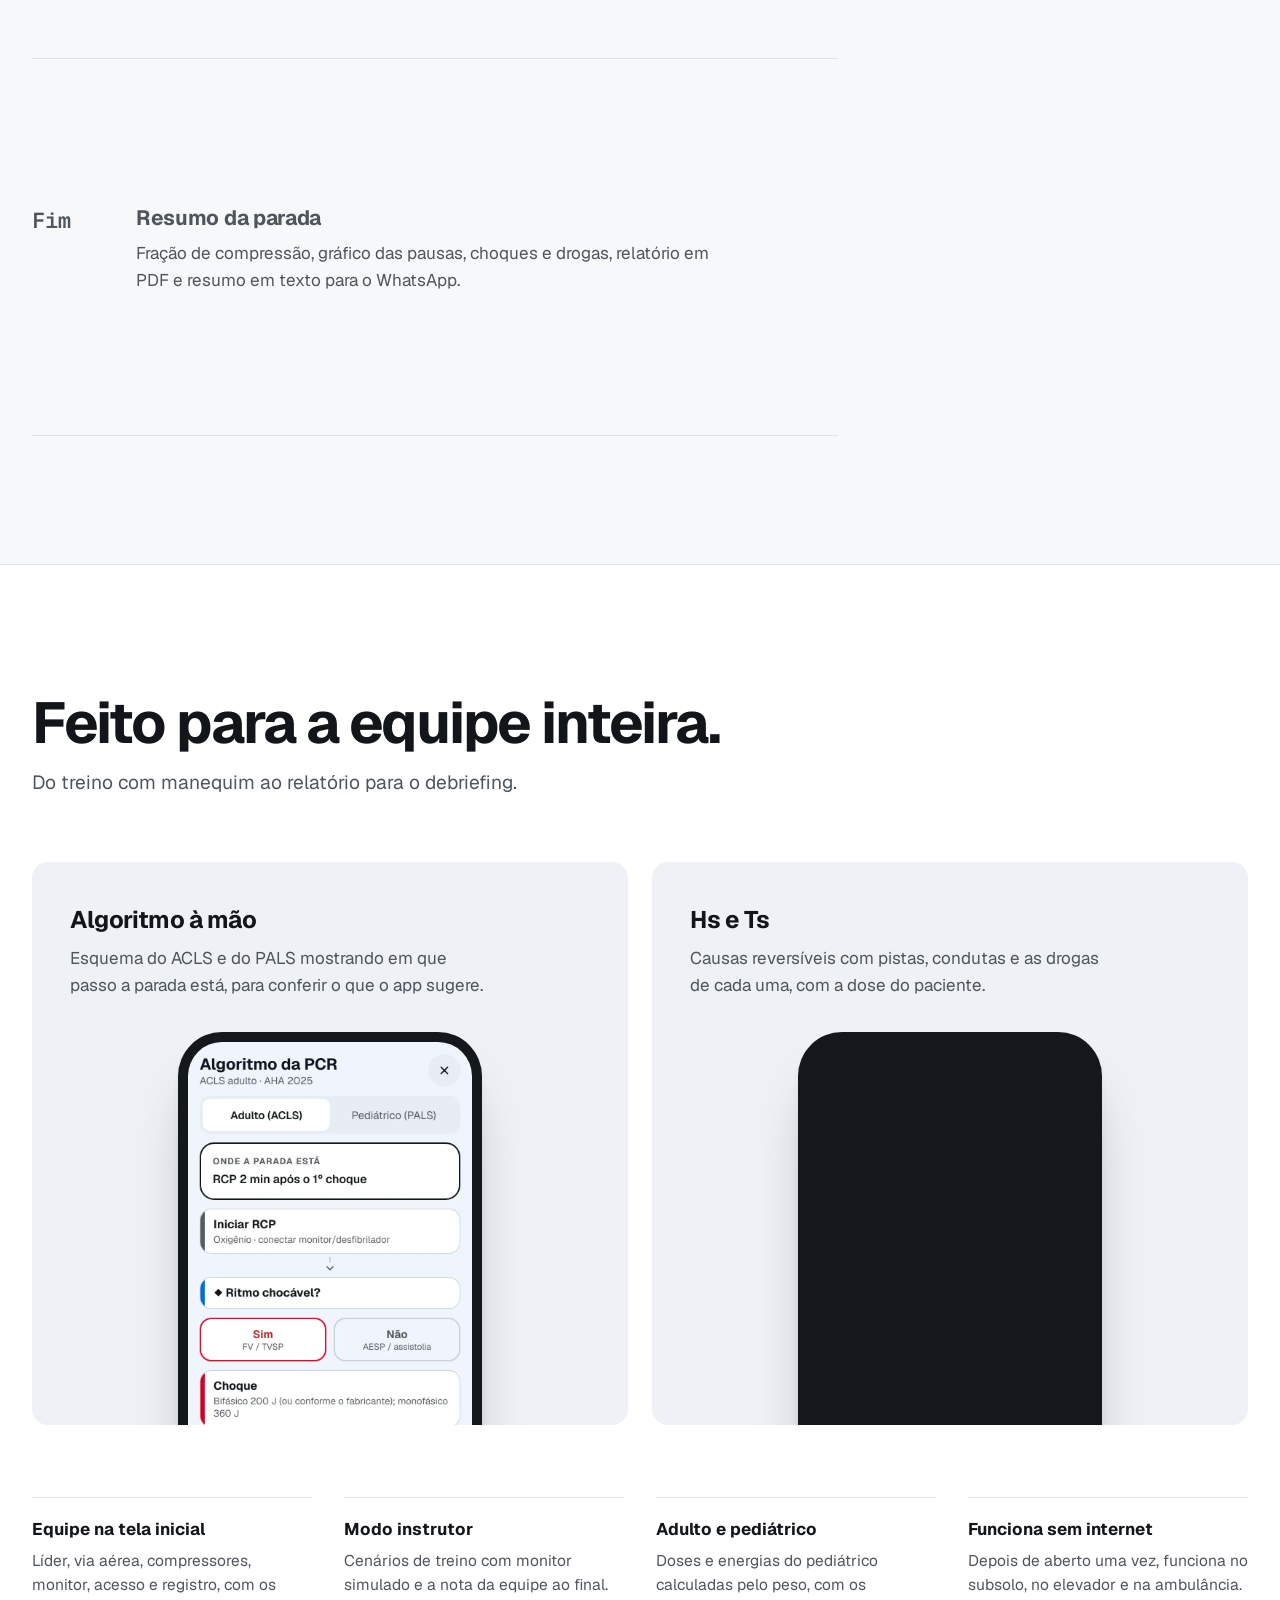
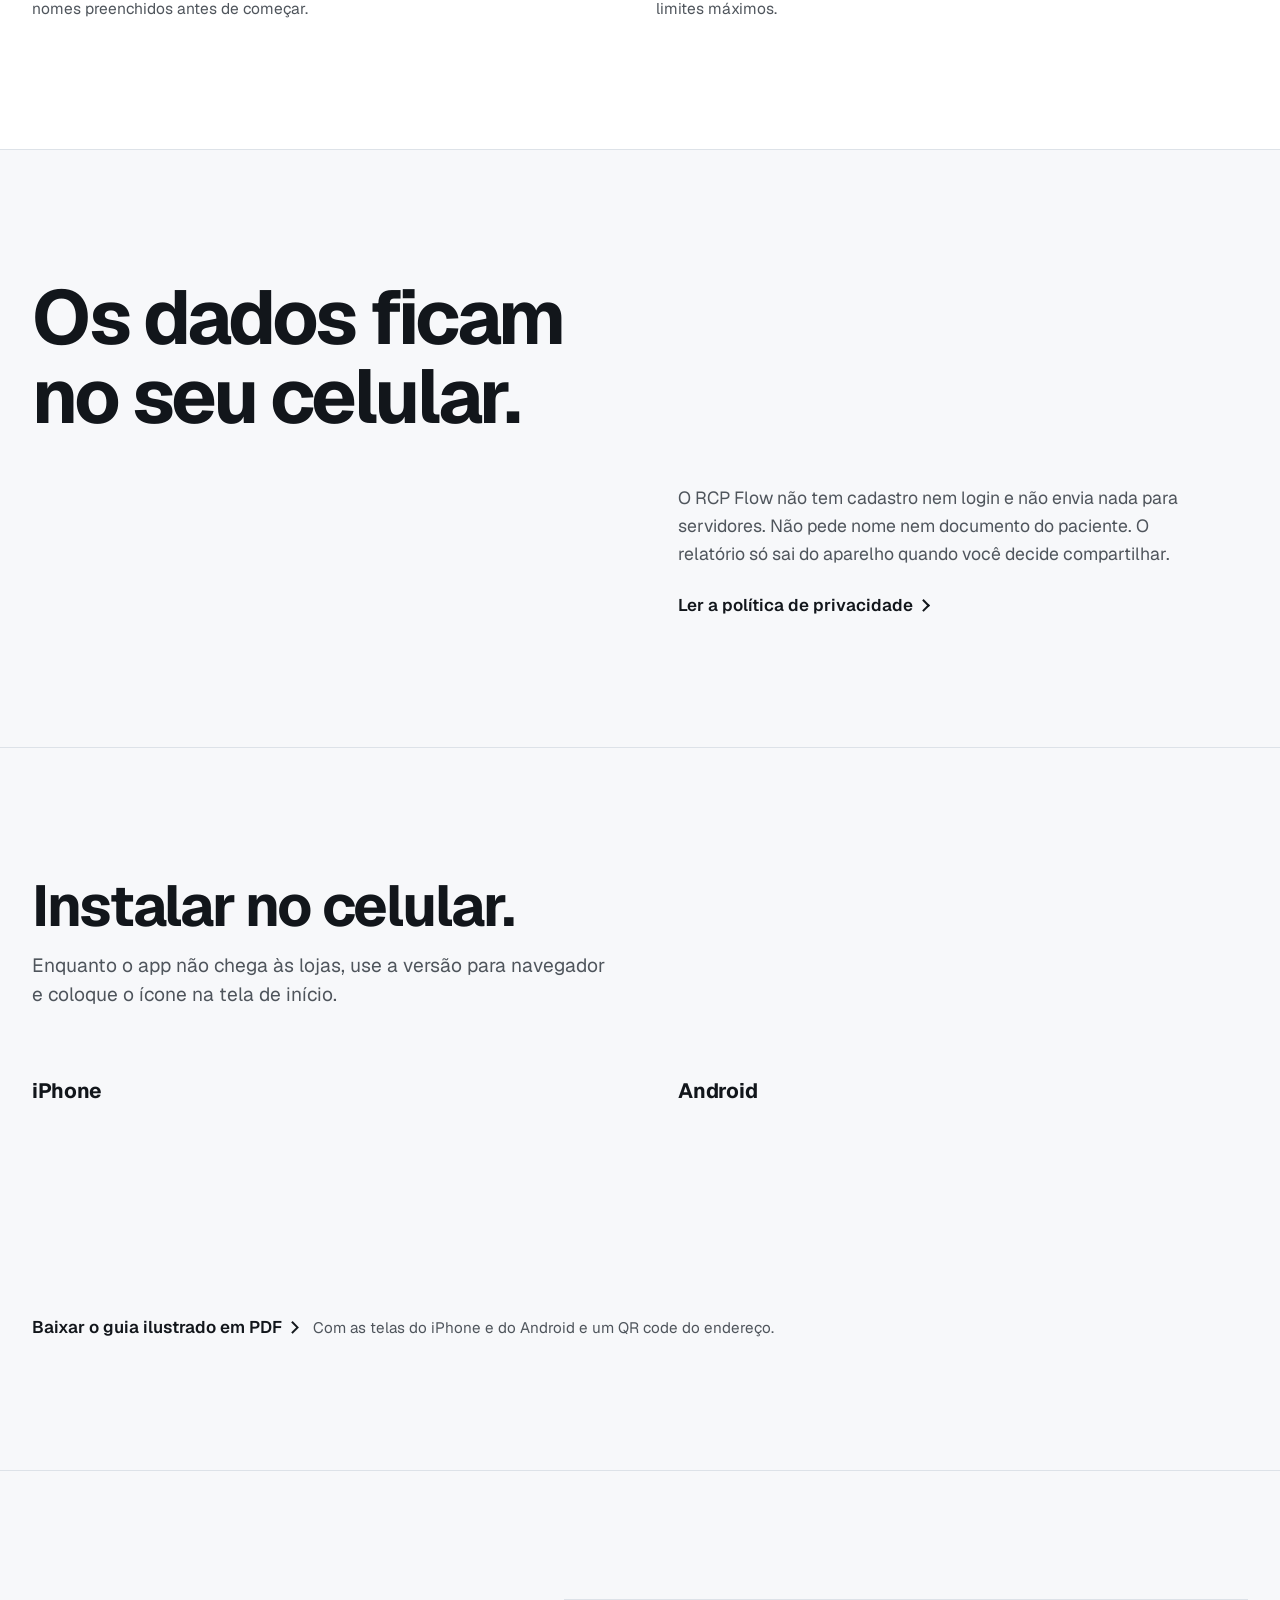
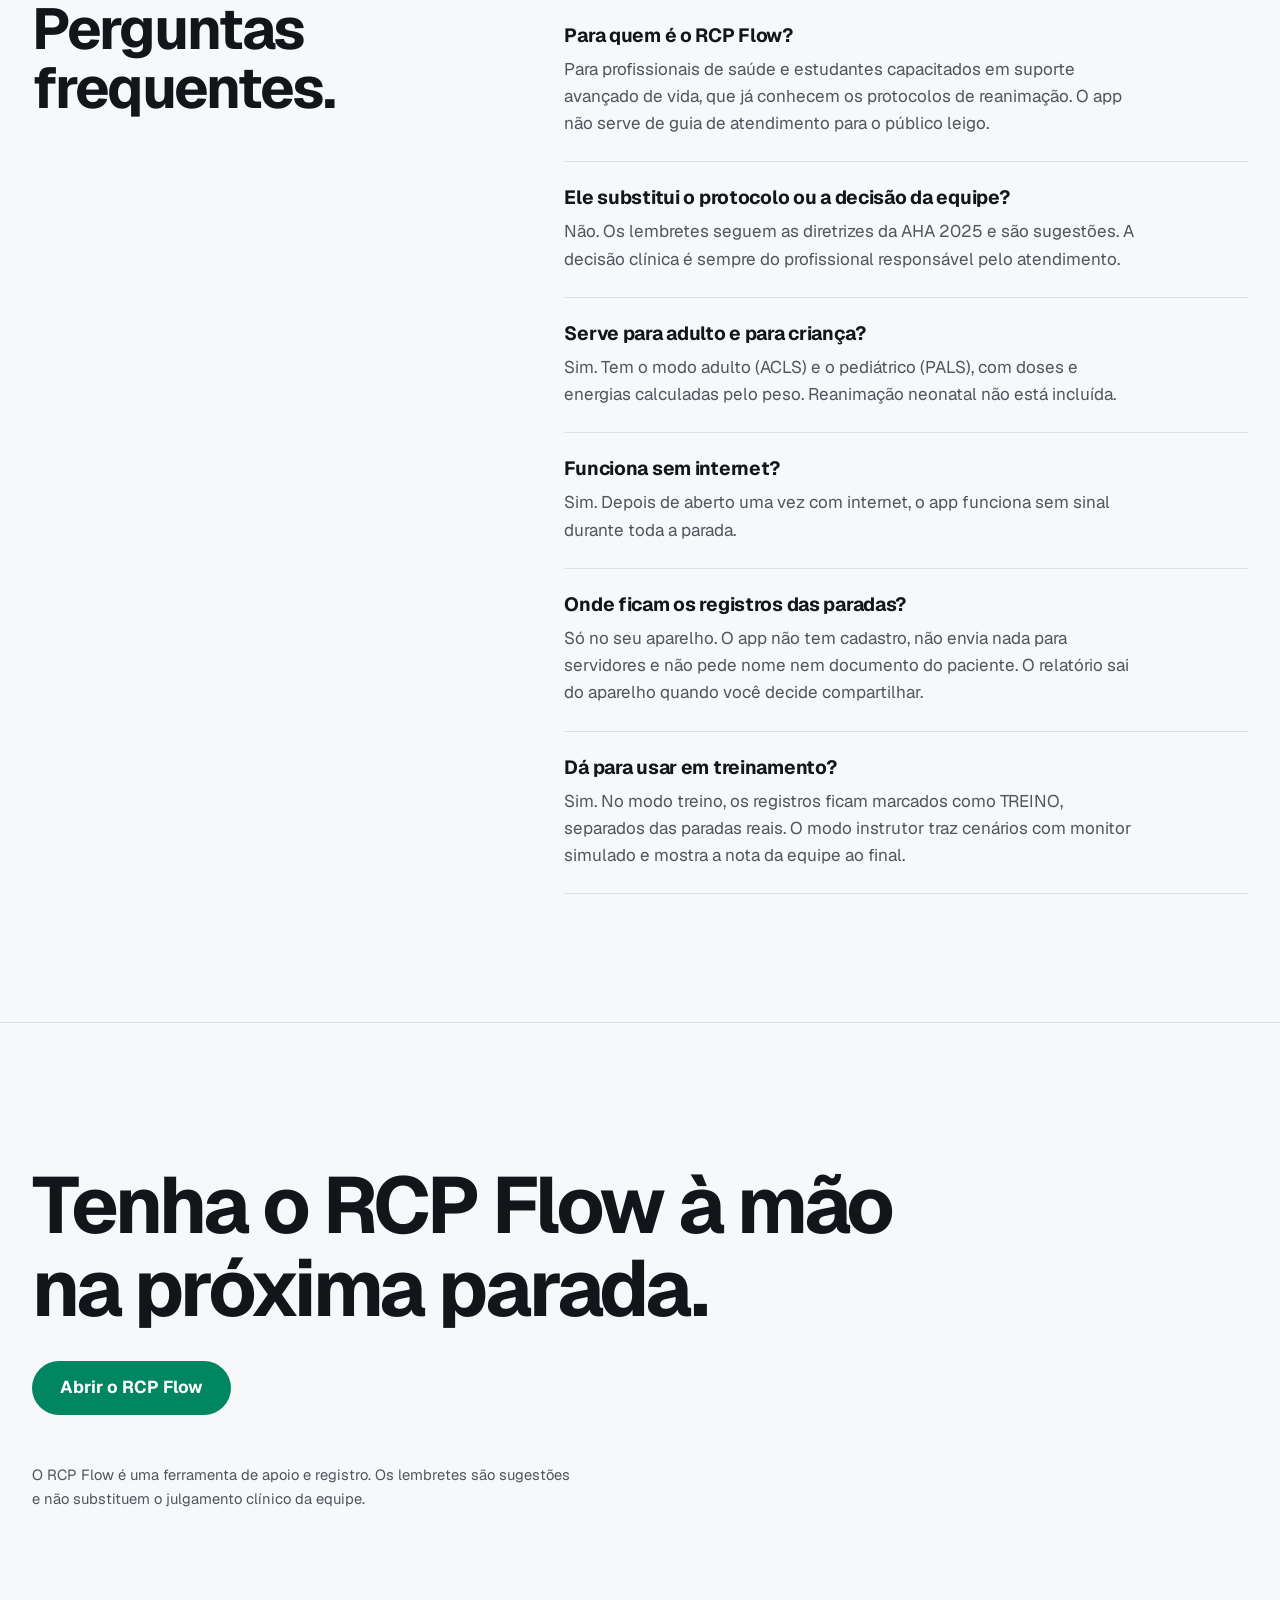
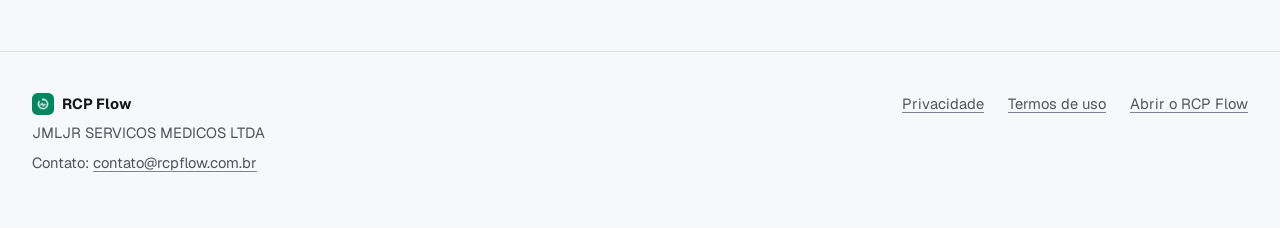
==== commit 589456f1: "Prévia de link (WhatsApp e redes) com imagem nova do manifesto em todas as páginas Co-Authored-By: C" ====
--- a/index.html
+++ b/index.html
@@ -12,10 +12,14 @@
 <meta property="og:url" content="https://rcpflow.com.br/">
 <meta property="og:title" content="RCP Flow · a equipe cuida do paciente, o app cuida do tempo">
 <meta property="og:description" content="Ciclos, lembretes e registro da parada cardiorrespiratória para a equipe, seguindo a AHA 2025.">
-<meta property="og:image" content="https://rcpflow.com.br/img/og.png">
+<meta property="og:image" content="https://rcpflow.com.br/img/og-rcpflow.jpg">
+<meta property="og:image:secure_url" content="https://rcpflow.com.br/img/og-rcpflow.jpg">
+<meta property="og:image:type" content="image/jpeg">
 <meta property="og:image:width" content="1200">
 <meta property="og:image:height" content="630">
+<meta property="og:image:alt" content="RCP Flow: a equipe cuida do paciente, o RCP Flow cuida do tempo. Tela da checagem de ritmo com o botão de choque.">
 <meta property="og:locale" content="pt_BR">
+<meta property="og:site_name" content="RCP Flow">
 <meta name="twitter:card" content="summary_large_image">
 <link rel="icon" href="img/favicon.png">
 <link rel="apple-touch-icon" href="img/apple-touch-icon.png">
--- a/styles.css
+++ b/styles.css
@@ -292,6 +292,73 @@
   .pill { padding: 0 0.9rem; }
 }
 
+/* Relógio da parada (criado pelo main.js): o tempo da linha do tempo, o ciclo de 2 minutos e o evento atual. */
+.clock {
+  --k: var(--ink-2);
+  font-size: 0.85rem; color: var(--ink-2);
+  background: color-mix(in srgb, var(--panel) 96%, transparent);
+  -webkit-backdrop-filter: saturate(180%) blur(14px); backdrop-filter: saturate(180%) blur(14px);
+  border: 1px solid var(--line); border-radius: 16px; padding: 0.8rem 1rem 0.95rem;
+  box-shadow: 0 1rem 2rem -1.25rem rgb(22 34 48 / 0.35);
+  transition: border-color 0.3s ease, box-shadow 0.3s ease;
+}
+.clock[data-kind="rhythm"] { --k: var(--blue-text); }
+.clock[data-kind="shock"] { --k: var(--red-text); }
+.clock[data-kind="drug"] { --k: var(--orange-text); }
+.clock[data-kind="end"] { --k: var(--green-text); }
+.clock:not([data-kind=""]) { border-color: color-mix(in srgb, var(--k) 45%, var(--line)); }
+.clock-head { display: flex; justify-content: space-between; gap: 1rem; white-space: nowrap; }
+.clock-event { color: var(--k); font-weight: 700; overflow: hidden; text-overflow: ellipsis; }
+.clock-time { font-size: 2.6rem; line-height: 1.1; letter-spacing: -0.02em; color: var(--ink); margin: 0.15rem 0 0.6rem; transition: color 0.3s ease; }
+.clock:not([data-kind=""]) .clock-time { color: var(--k); }
+.clock-track { position: relative; height: 4px; border-radius: 4px; background: var(--panel-2); }
+.clock-fill { position: absolute; inset: 0; border-radius: inherit; background: var(--green); transform: scaleX(0); transform-origin: left; }
+.clock-mark { position: absolute; top: 50%; width: 10px; height: 10px; margin: -5px 0 0 -5px; border-radius: 50%; background: var(--panel); border: 2px solid var(--ink-3); transform: scale(0.6); opacity: 0.5; transition: transform 0.35s var(--ease), opacity 0.35s ease, background-color 0.35s ease; }
+.clock-mark.shock { border-color: var(--red-text); }
+.clock-mark.drug { border-color: var(--orange-text); }
+.clock-mark.is-on { transform: none; opacity: 1; }
+.clock-mark.is-out { opacity: 0; }
+.clock-mark.shock.is-on { background: var(--red-text); }
+.clock-mark.drug.is-on { background: var(--orange-text); }
+/* Computador: sobre o celular fixo, que já acompanha a rolagem. */
+#shots .clock { position: absolute; left: -1.5rem; right: -1.5rem; bottom: calc(100% + 1rem); z-index: 3; }
+/* Celular: preso logo abaixo do cabeçalho enquanto a linha do tempo passa. */
+.story-grid > .clock { position: sticky; top: 4.75rem; z-index: 5; margin-bottom: 0.5rem; }
+.story-grid > .clock .clock-time { font-size: 2rem; margin-bottom: 0.45rem; }
+@media (min-width: 48.01rem) {
+  .story-device .device { top: max(10rem, calc(50vh - 14rem)); }
+}
+
+@media (prefers-reduced-motion: no-preference) {
+  /* Ao acender um evento, o relógio dá um pulso na cor dele. */
+  .clock.flash { animation: flash 0.7s var(--ease); }
+  .clock.flash .clock-time { animation: tick 0.45s var(--ease); }
+
+  /* Linha do tempo: a borda do momento atual se enche na cor dele. */
+  .js .moments li { position: relative; }
+  .js .moments li::before { content: ''; position: absolute; left: 0; right: 0; top: -1px; height: 2px; background: var(--ink-3); transform: scaleX(0); transform-origin: left; transition: transform 0.9s var(--ease); }
+  .js .moments .rhythm::before { background: var(--blue-text); }
+  .js .moments .shock::before { background: var(--red-text); }
+  .js .moments .drug::before { background: var(--orange-text); }
+  .js .moments .end::before { background: var(--green-text); }
+  .js .moments li.is-on::before { transform: none; }
+
+  /* Listas lidas em sequência: cada item sai de uma máscara, um depois do outro. */
+  .seq > li { clip-path: inset(0 100% 0 0); opacity: 0; transition: clip-path 0.7s var(--ease), opacity 0.4s ease; transition-delay: calc(var(--i, 0) * 140ms); }
+  .seq.is-in > li { clip-path: inset(0 -1rem 0 0); opacity: 1; }
+  .steps.seq > li::before { transform: scale(0.3); transition: transform 0.5s var(--ease) calc(var(--i, 0) * 140ms + 200ms); }
+  .steps.seq.is-in > li::before { transform: none; }
+
+  /* Botões verdes de abertura e fecho: três batidas a 110 por minuto, como o metrônomo, depois param. */
+  .js .hero .pill-green, .js .close .pill-green { position: relative; isolation: isolate; }
+  .js .hero .pill-green::after, .js .close .pill-green::after { content: ''; position: absolute; inset: 0; border-radius: inherit; background: var(--green); z-index: -1; opacity: 0; }
+  .js .hero .pill-green::after { animation: beat 0.545s ease-out 1.1s 3; }
+  .js .close .pill-green.beat::after { animation: beat 0.545s ease-out 0.3s 3; }
+}
+@keyframes tick { from { opacity: 0.35; transform: translateY(0.25em); } to { opacity: 1; transform: none; } }
+@keyframes beat { 0% { opacity: 0.45; transform: scale(1); } 100% { opacity: 0; transform: scale(1.3, 1.55); } }
+@keyframes flash { 0% { box-shadow: 0 0 0 0 color-mix(in srgb, var(--k) 45%, transparent), 0 1rem 2rem -1.25rem rgb(22 34 48 / 0.35); } 100% { box-shadow: 0 0 0 14px color-mix(in srgb, var(--k) 0%, transparent), 0 1rem 2rem -1.25rem rgb(22 34 48 / 0.35); } }
+
 /* Movimento reduzido: ficam as trocas de cor e de opacidade; saem os deslocamentos e as escalas. */
 @media (prefers-reduced-motion: reduce) {
   .pill, .device-peek, .more::after { transition-property: background-color, box-shadow; }
